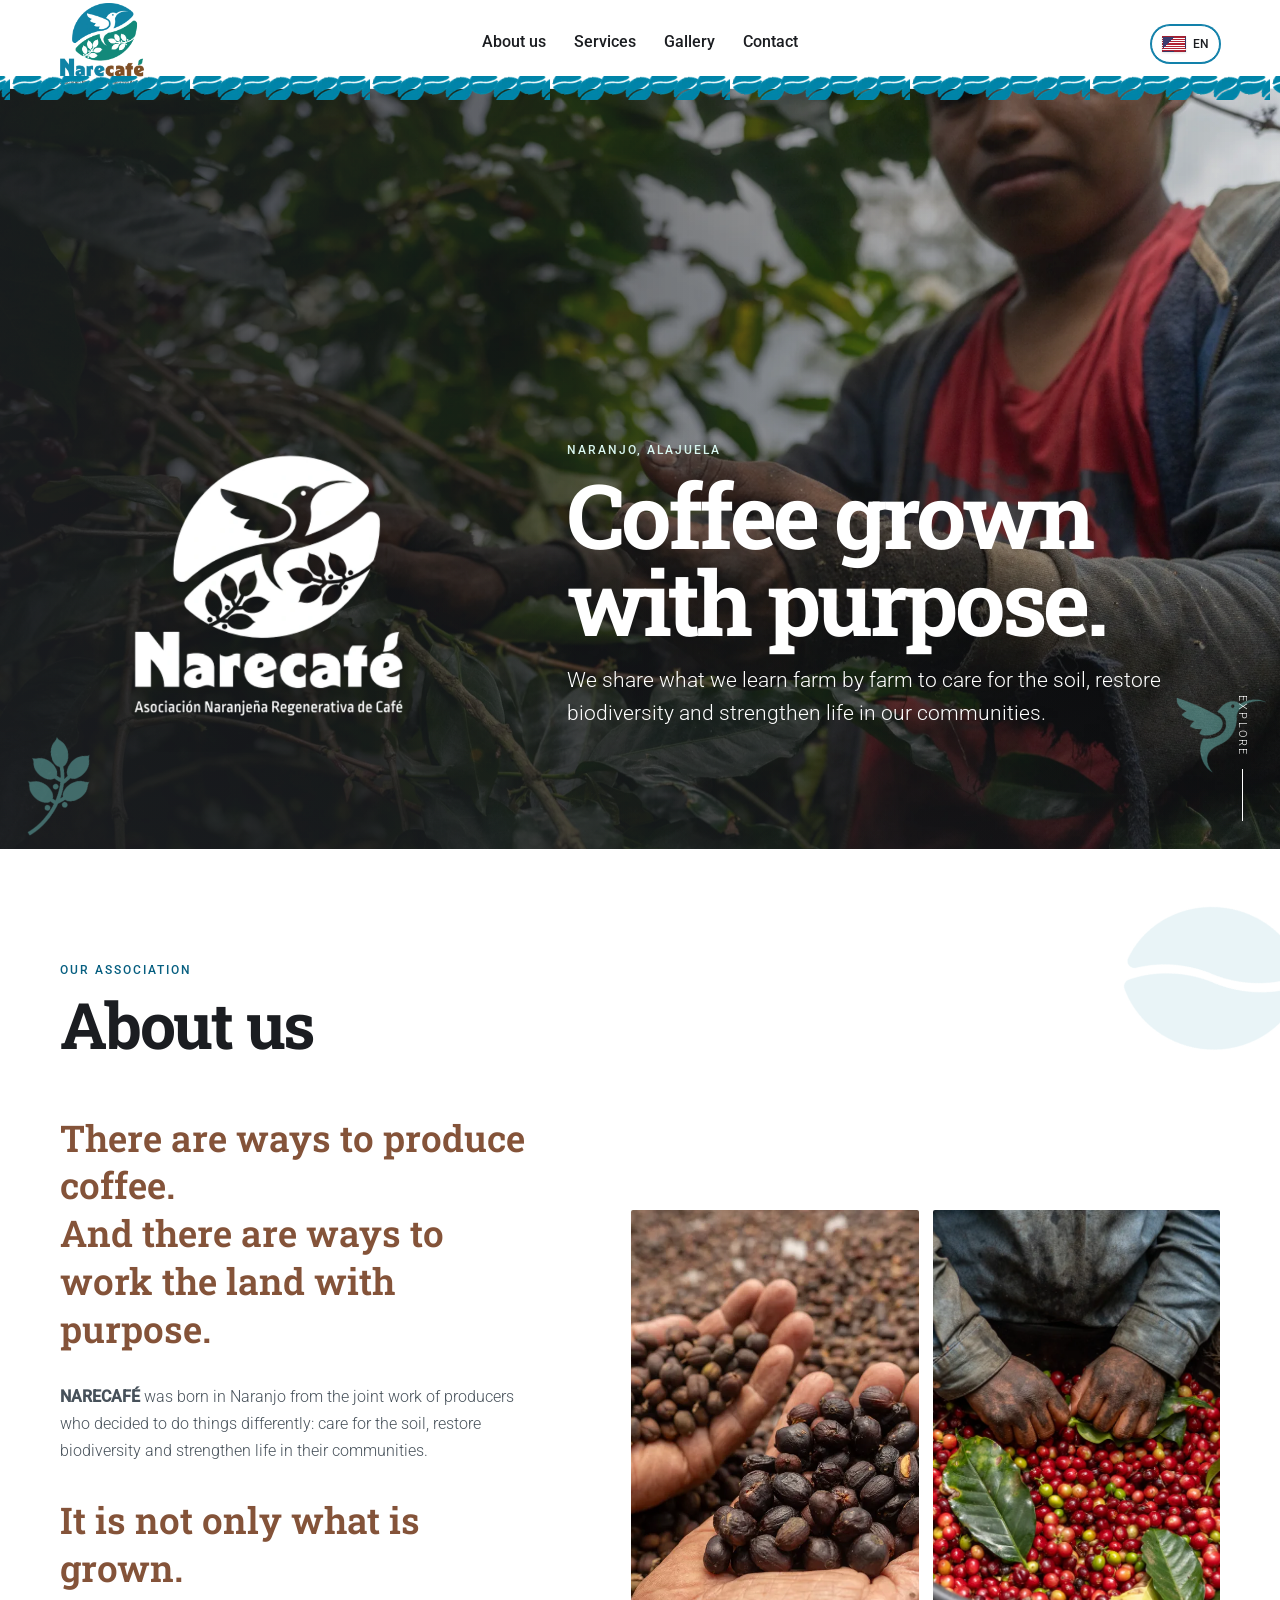
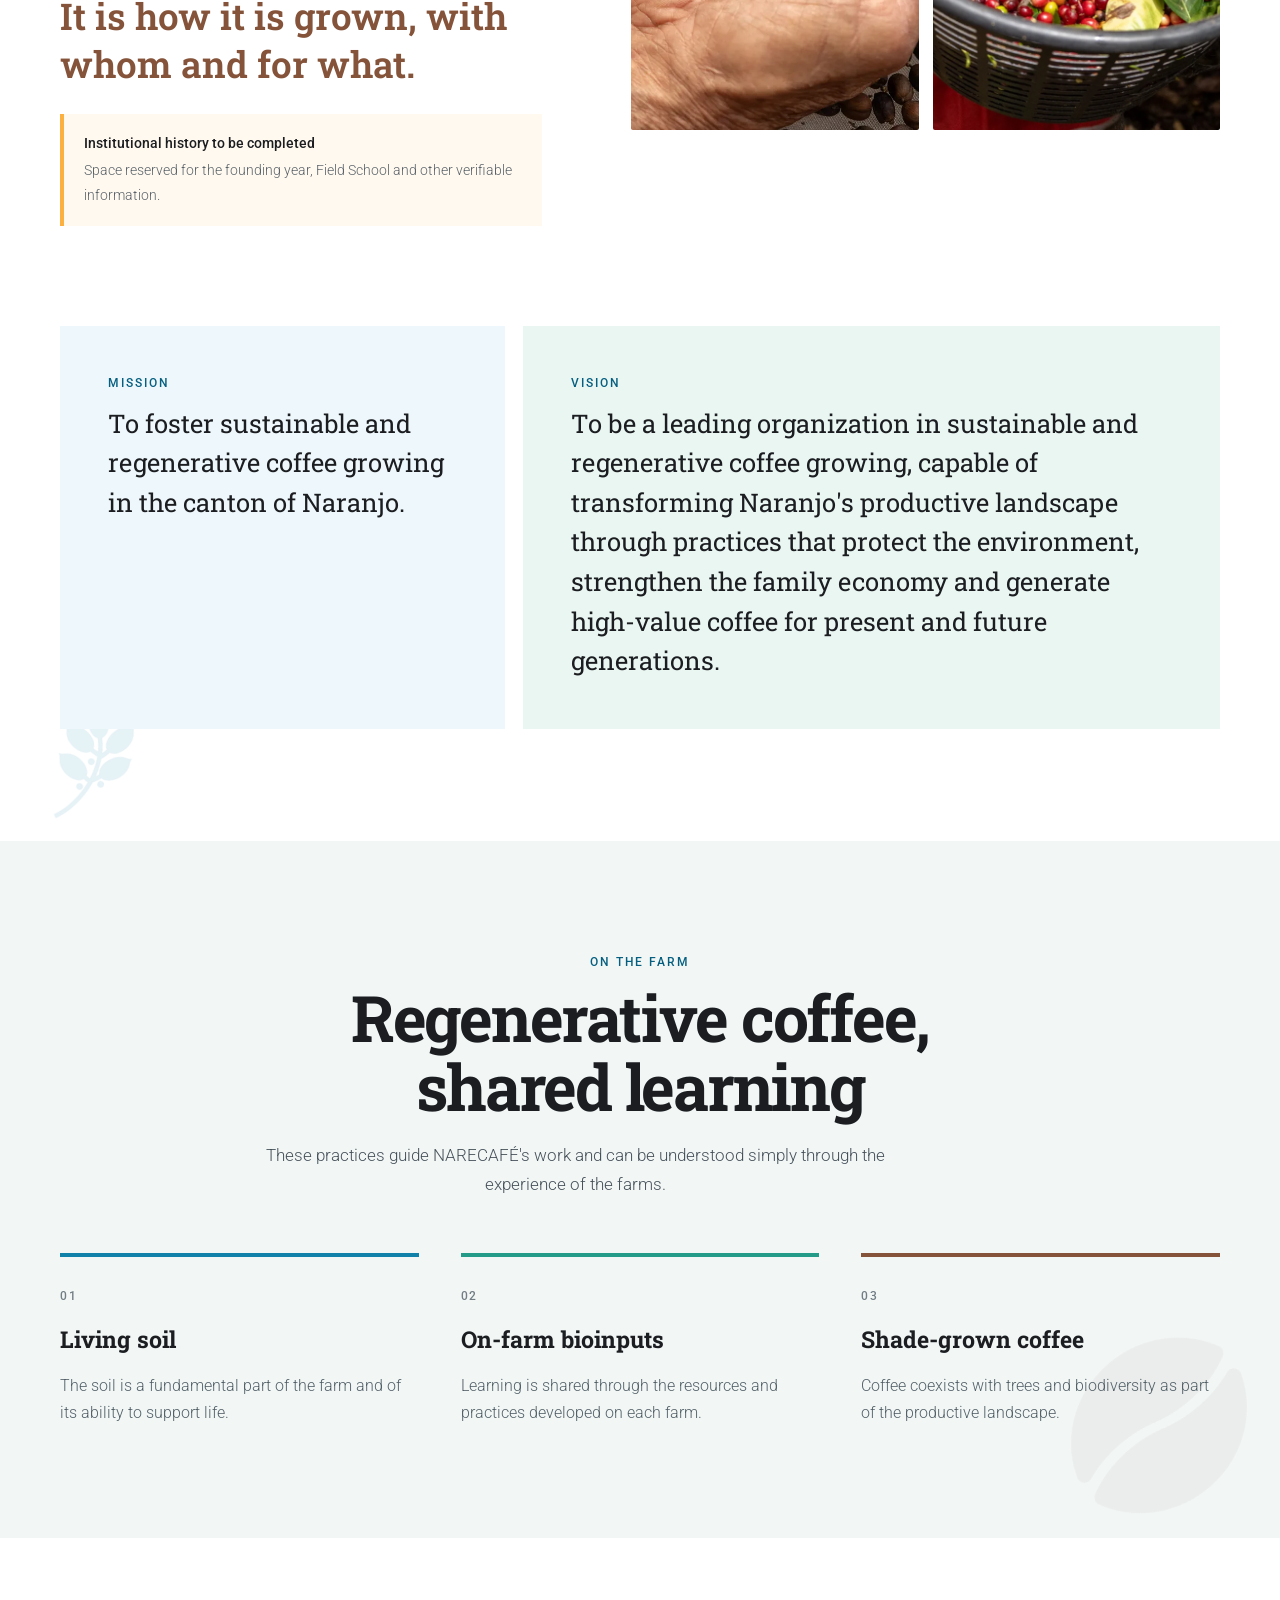
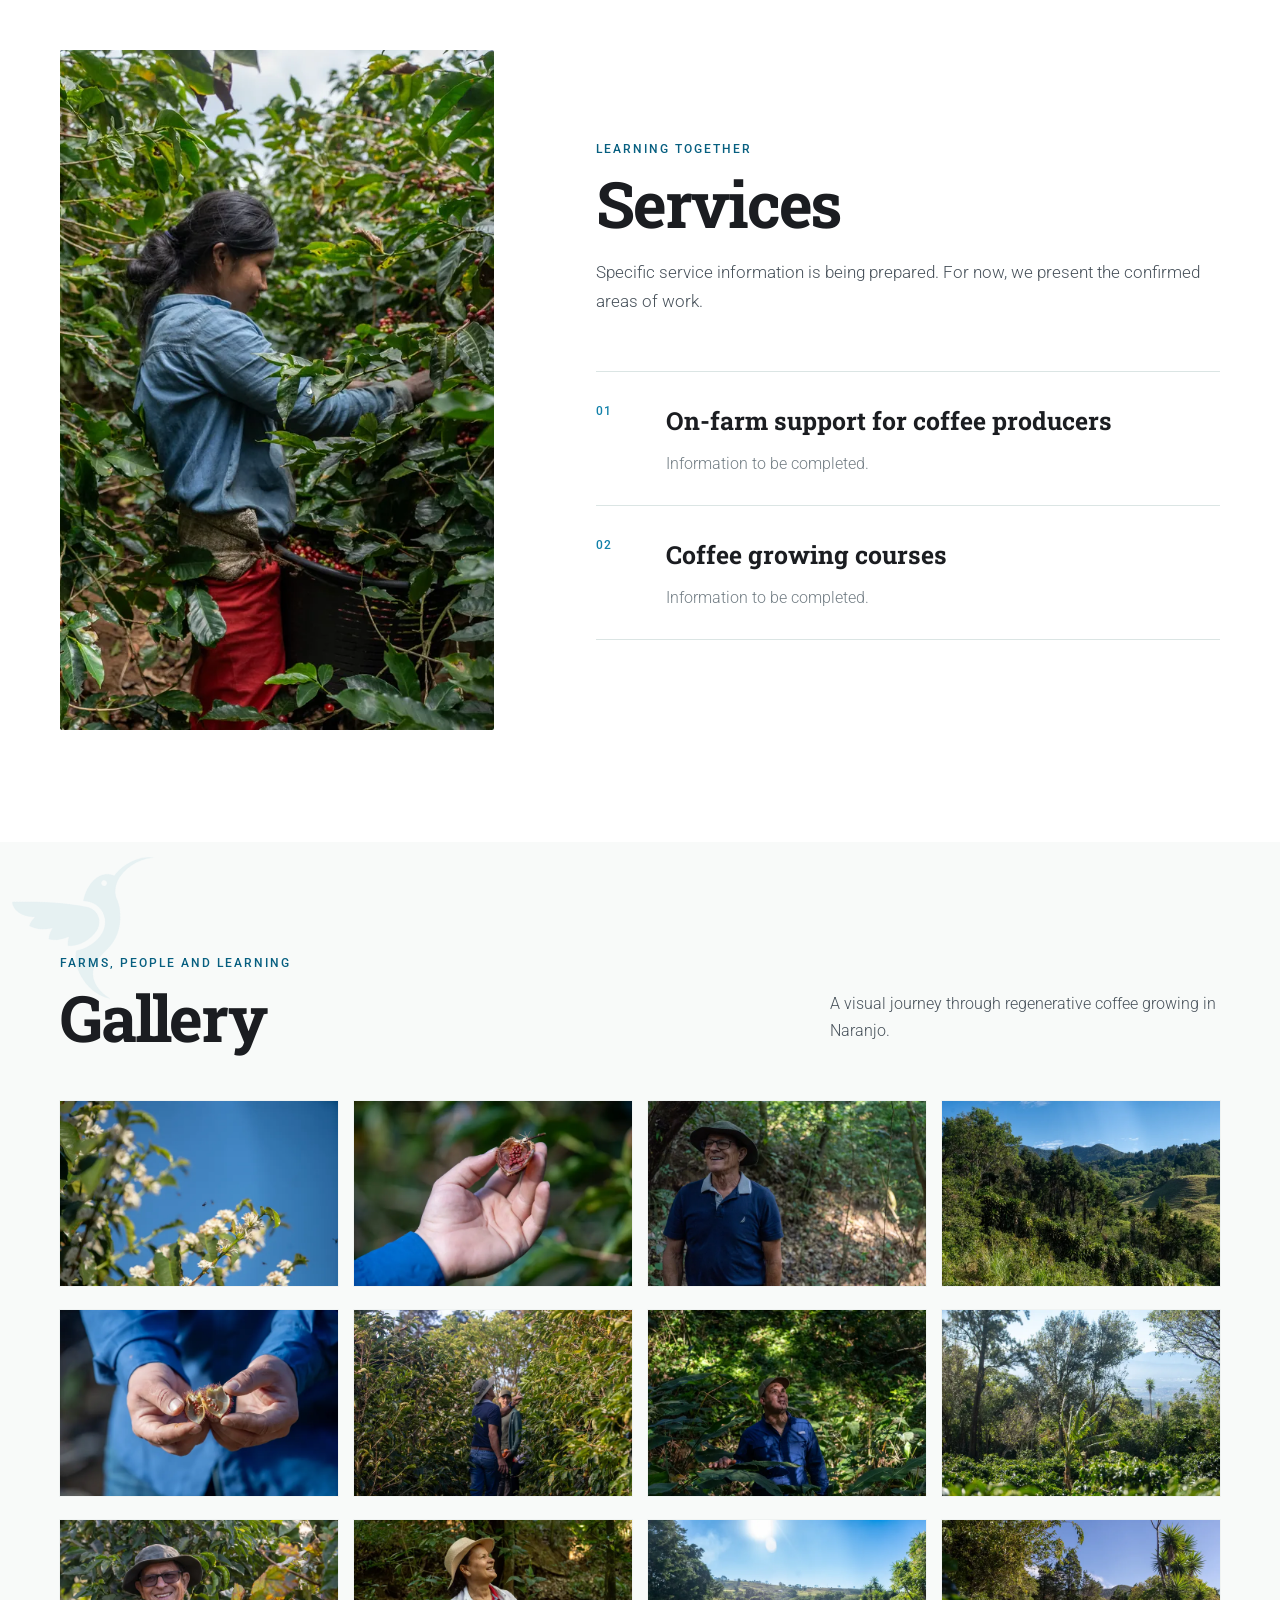
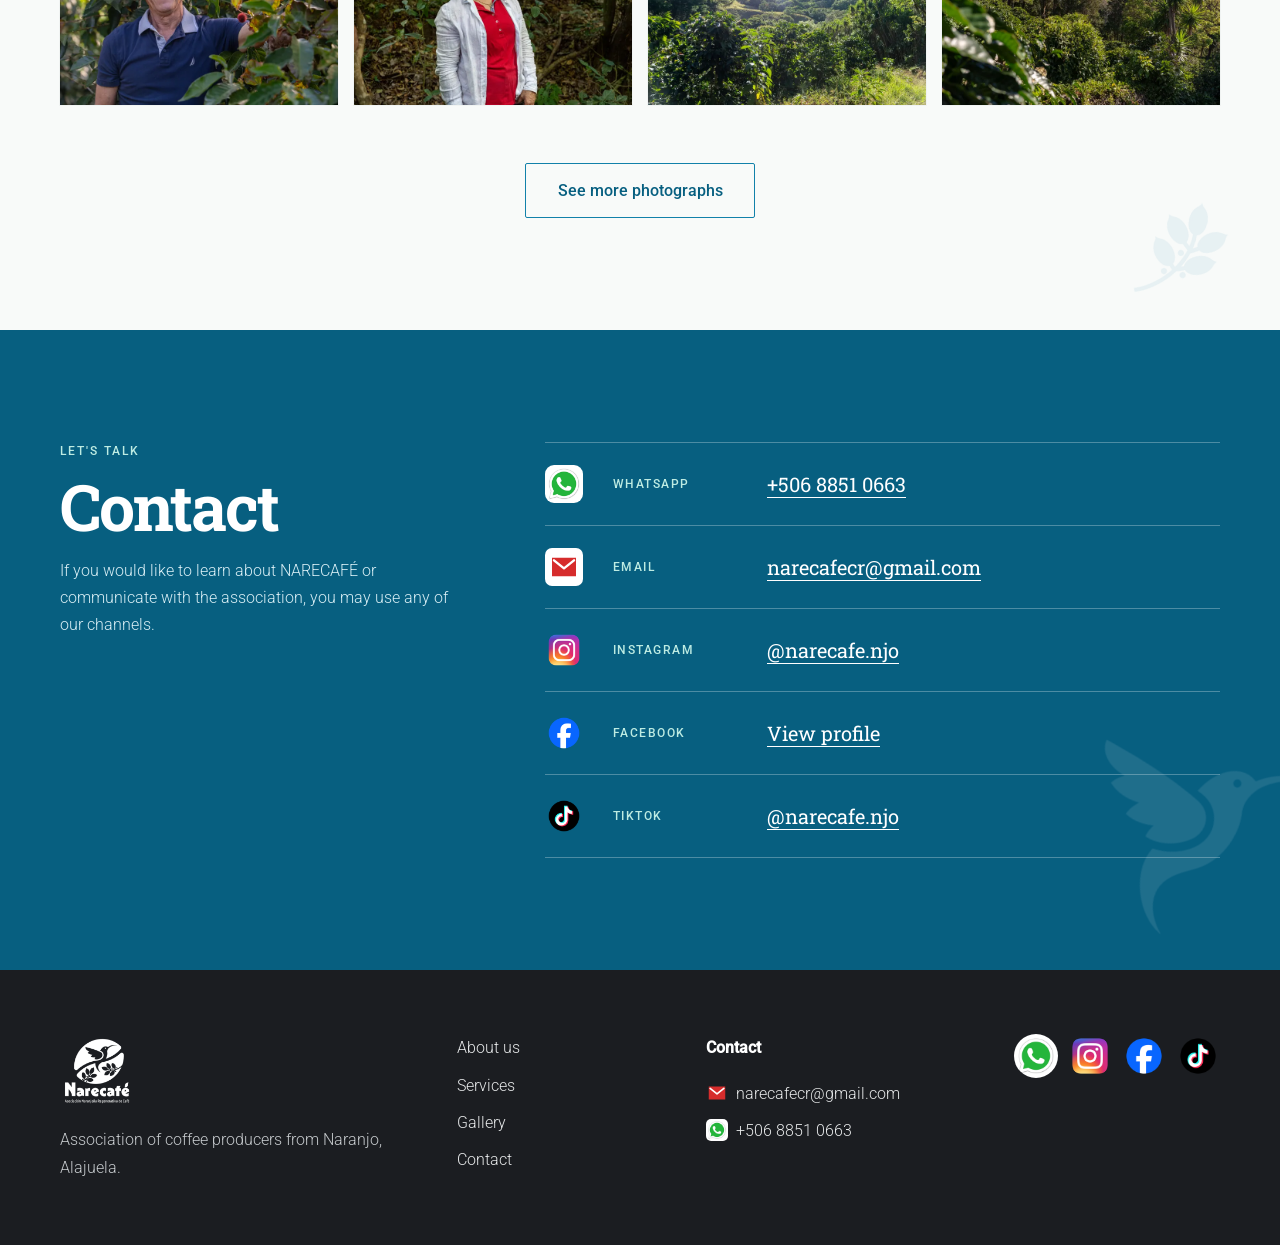
==== en/index.html @ bf1fe14a "Add official coffee motif chain to header Co-authored-by: Copilot <223556219+Copilot@users.noreply.g" ====
<!doctype html>
<html lang="en">
<head>
  <meta charset="utf-8">
  <meta name="viewport" content="width=device-width, initial-scale=1">
  <title>NARECAFÉ: Regenerative Coffee Growing</title>
  <meta name="description" content="NARECAFÉ brings together coffee producers from Naranjo to foster sustainable and regenerative coffee growing.">
  <meta name="theme-color" content="#1281aa">
  <meta name="color-scheme" content="light">
  <link rel="canonical" href="https://narecafe.org/en/">
  <link rel="alternate" hreflang="es" href="https://narecafe.org/">
  <link rel="alternate" hreflang="en" href="https://narecafe.org/en/">
  <link rel="alternate" hreflang="x-default" href="https://narecafe.org/">
  <meta property="og:type" content="website">
  <meta property="og:locale" content="en_US">
  <meta property="og:site_name" content="NARECAFÉ">
  <meta property="og:title" content="NARECAFÉ: Regenerative Coffee Growing">
  <meta property="og:description" content="An association of coffee producers from Naranjo, Alajuela.">
  <meta property="og:url" content="https://narecafe.org/en/">
  <meta property="og:image" content="https://narecafe.org/assets/images/logo-color.webp">
  <meta name="twitter:card" content="summary_large_image">
  <link rel="icon" type="image/webp" href="../assets/icons/favicon.webp">
  <link rel="icon" type="image/png" href="../assets/icons/favicon.png">
  <link rel="apple-touch-icon" href="../assets/icons/apple-touch-icon.png">
  <link rel="stylesheet" href="../index.css">
  <script>document.documentElement.classList.add('js');</script>
  <script src="../index.js" defer></script>
</head>
<body>
  <a class="skip-link" href="#contenido">Skip to content</a>

  <header class="site-header">
    <div class="container header-row">
      <a class="brand" href="#inicio" aria-label="NARECAFÉ, go to the beginning">
        <img src="../assets/images/logo-color.webp" alt="NARECAFÉ" width="560" height="560">
      </a>

      <nav class="desktop-nav" aria-label="Main navigation">
        <a href="#sobre-nosotros">About us</a>
        <a href="#servicios">Services</a>
        <a href="#galeria">Gallery</a>
        <a href="#contacto">Contact</a>
      </nav>

      <button class="language-switch" id="language-toggle" type="button" aria-label="Switch to Español">
        <span class="flag flag-us" aria-hidden="true"></span>
        <span class="language-name">EN</span>
      </button>

      <button class="menu-toggle" type="button" aria-expanded="false" aria-controls="mobile-menu" aria-label="Open menu">
        <span></span><span></span><span></span>
      </button>
    </div>
    <div class="header-motif" aria-hidden="true"></div>
  </header>

  <div class="menu-backdrop" data-menu-close hidden></div>
  <aside class="mobile-menu" id="mobile-menu" aria-label="Mobile menu" aria-hidden="true">
    <div class="mobile-menu-head">
      <img src="../assets/images/logo-color.webp" alt="NARECAFÉ" width="560" height="560">
      <button type="button" class="icon-button" data-menu-close aria-label="Close menu">×</button>
    </div>
    <nav aria-label="Mobile navigation">
      <a href="#inicio">Home</a>
      <a href="#sobre-nosotros">About us</a>
      <a href="#servicios">Services</a>
      <a href="#galeria">Gallery</a>
      <a href="#contacto">Contact</a>
    </nav>
    <div class="mobile-languages">
      <p>Language</p>
      <a href="../" data-language="es"><span class="flag flag-cr" aria-hidden="true"></span>Español</a>
      <a href="./" data-language="en" aria-current="page"><span class="flag flag-us" aria-hidden="true"></span>English</a>
    </div>
  </aside>

  <main id="contenido">
    <section class="hero" id="inicio" aria-labelledby="titulo-inicio">
      <img class="hero-photo" src="../assets/images/hero.webp" alt="People gathered around the coffee harvest in Naranjo" width="2000" height="1333" fetchpriority="high">
      <div class="hero-shade"></div>
      <img class="hero-motif hero-motif-left" src="../assets/graphics/ramita.webp" alt="" aria-hidden="true">
      <img class="hero-motif hero-motif-right" src="../assets/graphics/colibri.webp" alt="" aria-hidden="true">
      <div class="container hero-content">
        <img class="hero-logo reveal" src="../assets/images/logo-mark.webp" alt="" width="560" height="560">
        <div class="hero-copy reveal reveal-delay">
          <p class="eyebrow">Naranjo, Alajuela</p>
          <h1 id="titulo-inicio">Coffee grown with purpose.</h1>
          <p class="hero-lead">We share what we learn farm by farm to care for the soil, restore biodiversity and strengthen life in our communities.</p>
        </div>
      </div>
      <span class="scroll-cue" aria-hidden="true">Explore</span>
    </section>

    <section class="section intro-section" id="sobre-nosotros" aria-labelledby="titulo-nosotros">
      <div class="container">
        <div class="section-heading reveal">
          <p class="eyebrow">Our association</p>
          <h2 id="titulo-nosotros">About us</h2>
        </div>

        <div class="story-grid">
          <div class="story-copy reveal">
            <p class="statement">There are ways to produce coffee.<br>And there are ways to work the land with purpose.</p>
            <p><strong>NARECAFÉ</strong> was born in Naranjo from the joint work of producers who decided to do things differently: care for the soil, restore biodiversity and strengthen life in their communities.</p>
            <p class="statement statement-small">It is not only what is grown.<br>It is how it is grown, with whom and for what.</p>
            <div class="prototype-note">
              <strong>Institutional history to be completed</strong>
              <span>Space reserved for the founding year, Field School and other verifiable information.</span>
            </div>
          </div>

          <div class="story-images reveal">
            <figure class="section-photo">
              <img src="../assets/images/sobre-nosotros.webp" alt="Coffee farms among Naranjo's green landscape" width="1200" height="800" loading="lazy">
            </figure>
            <figure class="section-photo story-photo-secondary">
              <img src="../assets/images/sobre-nosotros-604.webp" alt="Coffee-growing landscape and community in Naranjo" width="1600" height="1067" loading="lazy">
            </figure>
          </div>
        </div>

        <div class="purpose-grid">
          <article class="purpose-card reveal">
            <p class="eyebrow">Mission</p>
            <h3>To foster sustainable and regenerative coffee growing in the canton of Naranjo.</h3>
          </article>
          <article class="purpose-card purpose-card-green reveal reveal-delay">
            <p class="eyebrow">Vision</p>
            <h3>To be a leading organization in sustainable and regenerative coffee growing, capable of transforming Naranjo's productive landscape through practices that protect the environment, strengthen the family economy and generate high-value coffee for present and future generations.</h3>
          </article>
        </div>
      </div>
    </section>

    <section class="practices section" aria-labelledby="titulo-practicas">
      <div class="container">
        <div class="section-heading centered reveal">
          <p class="eyebrow">On the farm</p>
          <h2 id="titulo-practicas">Regenerative coffee, shared learning</h2>
          <p>These practices guide NARECAFÉ's work and can be understood simply through the experience of the farms.</p>
        </div>
        <div class="practice-grid">
          <article class="practice reveal">
            <span class="practice-number">01</span>
            <h3>Living soil</h3>
            <p>The soil is a fundamental part of the farm and of its ability to support life.</p>
          </article>
          <article class="practice reveal reveal-delay">
            <span class="practice-number">02</span>
            <h3>On-farm bioinputs</h3>
            <p>Learning is shared through the resources and practices developed on each farm.</p>
          </article>
          <article class="practice reveal reveal-delay-2">
            <span class="practice-number">03</span>
            <h3>Shade-grown coffee</h3>
            <p>Coffee coexists with trees and biodiversity as part of the productive landscape.</p>
          </article>
        </div>
      </div>
    </section>

    <section class="section services-section" id="servicios" aria-labelledby="titulo-servicios">
      <div class="container services-grid">
        <figure class="section-photo services-photo reveal">
          <img src="../assets/images/servicios.webp" alt="Producers working and learning on a coffee farm" width="1200" height="1600" loading="lazy">
        </figure>

        <div class="services-content">
          <div class="section-heading reveal">
            <p class="eyebrow">Learning together</p>
            <h2 id="titulo-servicios">Services</h2>
            <p>Specific service information is being prepared. For now, we present the confirmed areas of work.</p>
          </div>
          <div class="service-list">
            <article class="service reveal">
              <span>01</span>
              <div>
                <h3>On-farm support for coffee producers</h3>
                <p>Information to be completed.</p>
              </div>
            </article>
            <article class="service reveal reveal-delay">
              <span>02</span>
              <div>
                <h3>Coffee growing courses</h3>
                <p>Information to be completed.</p>
              </div>
            </article>
          </div>
        </div>
      </div>
    </section>

    <section class="section gallery-section" id="galeria" aria-labelledby="titulo-galeria">
      <div class="container">
        <div class="gallery-heading reveal">
          <div>
            <p class="eyebrow">Farms, people and learning</p>
            <h2 id="titulo-galeria">Gallery</h2>
          </div>
          <p>A visual journey through regenerative coffee growing in Naranjo.</p>
        </div>
        <ul class="gallery-grid" id="gallery-grid" aria-live="polite"></ul>
        <div class="gallery-actions">
          <button class="secondary-button" id="gallery-more" type="button" aria-expanded="false">See more photographs</button>
        </div>
      </div>
    </section>

    <section class="section contact-section" id="contacto" aria-labelledby="titulo-contacto">
      <div class="container contact-grid">
        <div class="contact-intro reveal">
          <p class="eyebrow">Let's talk</p>
          <h2 id="titulo-contacto">Contact</h2>
          <p>If you would like to learn about NARECAFÉ or communicate with the association, you may use any of our channels.</p>
        </div>

        <ul class="contact-list reveal">
          <li><img class="contact-icon" src="../assets/icons/whatsapp_logo.png" alt="" width="128" height="128"><span>WhatsApp</span><a href="https://wa.me/50688510663" target="_blank" rel="noreferrer">+506 8851 0663</a></li>
          <li><svg class="contact-icon mail-icon" viewBox="0 0 24 24" aria-hidden="true"><path d="M3 5h18v14H3z" fill="#d62c2c"/><path d="m4.5 7 7.5 6 7.5-6" fill="none" stroke="#fff" stroke-width="1.8" stroke-linecap="round" stroke-linejoin="round"/></svg><span>Email</span><a href="mailto:narecafecr@gmail.com">narecafecr@gmail.com</a></li>
          <li><img class="contact-icon" src="../assets/icons/instagram_logo.png" alt="" width="128" height="128"><span>Instagram</span><a href="https://instagram.com/narecafe.njo" target="_blank" rel="noreferrer">@narecafe.njo</a></li>
          <li><img class="contact-icon" src="../assets/icons/facebook_logo.png" alt="" width="128" height="128"><span>Facebook</span><a href="https://www.facebook.com/profile.php?id=61596400772446" target="_blank" rel="noreferrer">View profile</a></li>
          <li><img class="contact-icon" src="../assets/icons/tiktok_logo.png" alt="" width="128" height="128"><span>TikTok</span><a href="https://www.tiktok.com/@narecafe.njo" target="_blank" rel="noreferrer">@narecafe.njo</a></li>
        </ul>
      </div>
    </section>
  </main>

  <footer class="site-footer">
    <div class="container footer-grid">
      <div class="footer-brand">
        <img src="../assets/images/logo-mark.webp" alt="NARECAFÉ" width="560" height="560" loading="lazy">
        <p>Association of coffee producers from Naranjo, Alajuela.</p>
      </div>
      <nav aria-label="Footer navigation">
        <a href="#sobre-nosotros">About us</a>
        <a href="#servicios">Services</a>
        <a href="#galeria">Gallery</a>
        <a href="#contacto">Contact</a>
      </nav>
      <div class="footer-contact">
        <p><strong>Contact</strong></p>
        <a href="mailto:narecafecr@gmail.com"><svg class="footer-mail-icon" viewBox="0 0 24 24" aria-hidden="true"><path d="M3 5h18v14H3z" fill="#d62c2c"/><path d="m4.5 7 7.5 6 7.5-6" fill="none" stroke="#fff" stroke-width="1.8" stroke-linecap="round" stroke-linejoin="round"/></svg>narecafecr@gmail.com</a>
        <a href="https://wa.me/50688510663" target="_blank" rel="noreferrer"><img class="footer-contact-icon" src="../assets/icons/whatsapp_logo.png" alt="">+506 8851 0663</a>
      </div>
      <div class="social-links">
        <a href="https://wa.me/50688510663" target="_blank" rel="noreferrer" aria-label="WhatsApp"><img src="../assets/icons/whatsapp_logo.png" alt=""></a>
        <a href="https://instagram.com/narecafe.njo" target="_blank" rel="noreferrer" aria-label="Instagram"><img src="../assets/icons/instagram_logo.png" alt=""></a>
        <a href="https://www.facebook.com/profile.php?id=61596400772446" target="_blank" rel="noreferrer" aria-label="Facebook"><img src="../assets/icons/facebook_logo.png" alt=""></a>
        <a href="https://www.tiktok.com/@narecafe.njo" target="_blank" rel="noreferrer" aria-label="TikTok"><img src="../assets/icons/tiktok_logo.png" alt=""></a>
      </div>
    </div>
  </footer>

  <dialog class="image-dialog" id="image-dialog" aria-label="Image detail">
    <div class="dialog-shell">
      <div class="dialog-toolbar">
        <p id="image-counter" aria-live="polite"></p>
        <button class="dialog-close" type="button" data-dialog-close>Back to gallery <span aria-hidden="true">×</span></button>
      </div>
      <div class="dialog-stage">
        <button class="dialog-arrow" type="button" data-previous aria-label="Previous image">‹</button>
        <img id="dialog-image" src="../assets/images/foto-01.webp" alt="">
        <button class="dialog-arrow" type="button" data-next aria-label="Next image">›</button>
      </div>
      <div class="dialog-thumbnails" id="dialog-thumbnails"></div>
    </div>
  </dialog>
</body>
</html>
---- index.css ----
@font-face {
  font-family: "Roboto";
  src: url("assets/fonts/Roboto-Light.ttf") format("truetype");
  font-style: normal;
  font-weight: 300;
  font-display: swap;
}

@font-face {
  font-family: "Roboto";
  src: url("assets/fonts/Roboto-Regular.ttf") format("truetype");
  font-style: normal;
  font-weight: 400;
  font-display: swap;
}

@font-face {
  font-family: "Roboto";
  src: url("assets/fonts/Roboto-Medium.ttf") format("truetype");
  font-style: normal;
  font-weight: 500;
  font-display: swap;
}

@font-face {
  font-family: "Roboto Slab";
  src: url("assets/fonts/RobotoSlab-Regular.ttf") format("truetype");
  font-style: normal;
  font-weight: 400;
  font-display: swap;
}

@font-face {
  font-family: "Roboto Slab";
  src: url("assets/fonts/RobotoSlab-SemiBold.ttf") format("truetype");
  font-style: normal;
  font-weight: 600;
  font-display: swap;
}

@font-face {
  font-family: "Roboto Slab";
  src: url("assets/fonts/RobotoSlab-Bold.ttf") format("truetype");
  font-style: normal;
  font-weight: 700;
  font-display: swap;
}

:root {
  --blue: #1281aa;
  --blue-dark: #075f80;
  --green: #249a89;
  --yellow: #fbb040;
  --brown: #845339;
  --ink: #1b1d21;
  --muted: #727d84;
  --paper: #fff;
  --soft: #f2f7f6;
  --line: #dbe5e4;
  --container: min(1160px, calc(100% - 40px));
  --serif: "Roboto Slab", Georgia, serif;
  --sans: "Roboto", Arial, sans-serif;
  --shadow: 0 18px 50px rgb(27 29 33 / 0.12);
}

*,
*::before,
*::after {
  box-sizing: border-box;
}

html {
  scroll-behavior: smooth;
  scroll-padding-top: 24px;
}

body {
  margin: 0;
  color: var(--ink);
  background: var(--paper);
  font-family: var(--sans);
  font-size: 1rem;
  font-weight: 300;
  line-height: 1.7;
  -webkit-font-smoothing: antialiased;
}

body.menu-open,
body.dialog-open {
  overflow: hidden;
}

img {
  display: block;
  max-width: 100%;
}

button,
a {
  -webkit-tap-highlight-color: transparent;
}

a {
  color: inherit;
  text-decoration-thickness: 1px;
  text-underline-offset: 0.25em;
}

button {
  color: inherit;
  font: inherit;
}

button,
[role="button"],
a {
  touch-action: manipulation;
}

:focus-visible {
  outline: 3px solid var(--yellow);
  outline-offset: 4px;
}

[hidden] {
  display: none !important;
}

.container {
  width: var(--container);
  margin-inline: auto;
}

.skip-link {
  position: fixed;
  top: 12px;
  left: 12px;
  z-index: 100;
  padding: 10px 16px;
  color: #fff;
  background: var(--ink);
  transform: translateY(-180%);
  transition: transform 160ms ease;
}

.skip-link:focus {
  transform: translateY(0);
}

.site-header {
  position: relative;
  z-index: 20;
  border-bottom: 1px solid rgb(27 29 33 / 0.08);
  background: rgb(255 255 255 / 0.96);
}

.header-motif {
  position: absolute;
  z-index: 1;
  right: 0;
  bottom: -12px;
  left: 0;
  height: 24px;
  background-image: url("assets/graphics/grano-chain.webp");
  background-repeat: repeat-x;
  background-position: center bottom;
  background-size: 180px 36px;
  filter: saturate(1.08);
  pointer-events: none;
}

.header-row {
  display: grid;
  grid-template-columns: 96px minmax(0, 1fr) 96px;
  min-height: 88px;
  align-items: center;
}

.brand {
  display: inline-flex;
  flex: 0 0 auto;
  align-items: center;
}

.brand img {
  width: 84px;
  height: 84px;
  object-fit: contain;
}

.desktop-nav {
  display: flex;
  justify-self: center;
  align-items: center;
  gap: 28px;
}

.desktop-nav a {
  font-weight: 500;
  text-decoration: none;
}

.desktop-nav a::after {
  display: block;
  width: 0;
  height: 2px;
  margin-top: 2px;
  background: var(--green);
  content: "";
  transition: width 180ms ease;
}

.language-switch {
  position: relative;
  justify-self: end;
  display: inline-flex;
  min-height: 38px;
  padding: 6px 10px;
  border: 1px solid var(--line);
  border-color: var(--blue);
  border-radius: 999px;
  align-items: center;
  gap: 7px;
  background: #fff;
  font-size: 0.78rem;
  font-weight: 500;
  cursor: pointer;
  box-shadow: 0 0 0 1px var(--blue);
}

.flag {
  display: inline-block;
  width: 24px;
  height: 16px;
  flex: 0 0 auto;
  border: 1px solid rgb(27 29 33 / 0.12);
  box-shadow: 0 1px 2px rgb(27 29 33 / 0.12);
}

.flag-cr {
  background:
    linear-gradient(to bottom,
      #002b7f 0 16.66%,
      #fff 16.66% 33.32%,
      #ce1126 33.32% 66.65%,
      #fff 66.65% 83.32%,
      #002b7f 83.32% 100%);
}

.flag-us {
  background:
    linear-gradient(135deg, #3c3b6e 0 32%, transparent 32%),
    repeating-linear-gradient(to bottom,
      #b22234 0 7.69%,
      #fff 7.69% 15.38%);
}

.menu-toggle {
  display: none;
  width: 46px;
  height: 42px;
  padding: 10px;
  border: 0;
  background: transparent;
  cursor: pointer;
}

.menu-toggle span {
  display: block;
  height: 2px;
  margin: 5px 0;
  background: var(--ink);
}

.menu-backdrop {
  position: fixed;
  z-index: 39;
  inset: 0;
  background: rgb(27 29 33 / 0.5);
}

.mobile-menu {
  position: fixed;
  z-index: 40;
  top: 0;
  right: 0;
  width: min(88vw, 390px);
  height: 100dvh;
  padding: 24px;
  background: #fff;
  box-shadow: -20px 0 50px rgb(27 29 33 / 0.2);
  overflow-y: auto;
  visibility: hidden;
  transform: translateX(105%);
  transition: transform 220ms ease, visibility 220ms;
}

.mobile-menu.open {
  visibility: visible;
  transform: translateX(0);
}

.mobile-menu-head {
  display: flex;
  align-items: center;
  justify-content: space-between;
}

.mobile-menu-head img {
  width: 56px;
  height: 56px;
}

.icon-button {
  width: 44px;
  height: 44px;
  border: 1px solid var(--line);
  border-radius: 50%;
  background: #fff;
  font-size: 1.8rem;
  line-height: 1;
  cursor: pointer;
}

.mobile-menu nav {
  display: grid;
  margin: 44px 0 36px;
}

.mobile-menu nav a {
  padding: 15px 0;
  border-bottom: 1px solid var(--line);
  font-family: var(--serif);
  font-size: 1.25rem;
  font-weight: 600;
  text-decoration: none;
}

.mobile-languages {
  display: grid;
  gap: 12px;
}

.mobile-languages p {
  margin: 0;
  color: var(--muted);
  font-size: 0.8rem;
  font-weight: 500;
  letter-spacing: 0.13em;
  text-transform: uppercase;
}

.mobile-languages a {
  display: flex;
  align-items: center;
  gap: 10px;
  text-decoration: none;
}

.hero {
  position: relative;
  display: grid;
  min-height: min(760px, calc(100svh - 88px));
  align-items: end;
  isolation: isolate;
  overflow: hidden;
  background: var(--ink);
}

.hero-photo,
.hero-shade {
  position: absolute;
  z-index: -2;
  inset: 0;
  width: 100%;
  height: 100%;
}

.hero-photo {
  object-fit: cover;
  object-position: 52% 46%;
  transform: scale(1.02);
  animation: hero-settle 900ms ease-out forwards;
}

.hero-shade {
  z-index: -1;
  background:
    linear-gradient(90deg, rgb(27 29 33 / 0.88) 0%, rgb(27 29 33 / 0.56) 47%, rgb(27 29 33 / 0.12) 100%),
    linear-gradient(0deg, rgb(27 29 33 / 0.52), transparent 42%);
}

.hero-motif {
  position: absolute;
  z-index: 1;
  width: clamp(54px, 6vw, 92px);
  height: auto;
  opacity: 0.42;
  pointer-events: none;
  filter: brightness(0) saturate(100%) invert(86%) sepia(18%) saturate(842%)
    hue-rotate(121deg) brightness(92%) contrast(88%);
}

.hero-motif-left {
  bottom: 20px;
  left: 18px;
  transform: rotate(-12deg);
}

.hero-motif-right {
  right: 18px;
  bottom: 76px;
  width: clamp(62px, 7vw, 104px);
  transform: rotate(8deg);
}

.hero-content {
  display: grid;
  grid-template-columns: minmax(260px, 0.78fr) minmax(0, 1.22fr);
  padding-block: 110px;
  align-items: center;
  gap: clamp(42px, 7vw, 90px);
  color: #fff;
}

.hero-logo {
  width: clamp(260px, 24vw, 360px);
  height: clamp(260px, 24vw, 360px);
  object-fit: contain;
  justify-self: center;
  aspect-ratio: 1;
  filter: drop-shadow(0 7px 18px rgb(0 0 0 / 0.18));
}

.hero-copy {
  max-width: 720px;
  justify-self: end;
}

.hero h1 {
  max-width: 780px;
  margin: 10px 0 18px;
  font-family: var(--serif);
  font-size: clamp(3rem, 7vw, 6.4rem);
  line-height: 0.98;
  letter-spacing: -0.045em;
}

.hero-lead {
  max-width: 680px;
  margin: 0;
  font-size: clamp(1.05rem, 2vw, 1.32rem);
  line-height: 1.55;
}

.eyebrow {
  margin: 0 0 12px;
  color: var(--blue-dark);
  font-size: 0.78rem;
  font-weight: 500;
  letter-spacing: 0.16em;
  line-height: 1.4;
  text-transform: uppercase;
}

.hero .eyebrow {
  color: #d8f5ef;
}

.scroll-cue {
  position: absolute;
  right: 28px;
  bottom: 28px;
  color: #fff;
  font-size: 0.7rem;
  letter-spacing: 0.2em;
  text-transform: uppercase;
  writing-mode: vertical-rl;
}

.scroll-cue::after {
  display: inline-block;
  width: 1px;
  height: 52px;
  margin-top: 12px;
  background: #fff;
  content: "";
}

.section {
  padding-block: 112px;
}

.intro-section,
.practices,
.gallery-section,
.contact-section {
  position: relative;
  isolation: isolate;
  overflow: hidden;
}

.intro-section::before,
.intro-section::after,
.practices::before,
.gallery-section::before,
.gallery-section::after,
.contact-section::before {
  position: absolute;
  z-index: -1;
  background-repeat: no-repeat;
  background-position: center;
  background-size: contain;
  content: "";
  pointer-events: none;
}

.intro-section::before {
  top: 44px;
  right: -18px;
  width: 170px;
  height: 170px;
  opacity: 0.09;
  background-image: url("assets/graphics/grano_cafe.webp");
  transform: rotate(28deg);
}

.intro-section::after {
  bottom: 28px;
  left: -28px;
  width: 240px;
  height: 110px;
  opacity: 0.11;
  background-image: url("assets/graphics/ramita.webp");
  transform: rotate(-8deg);
}

.practices::before {
  right: 2%;
  bottom: 18px;
  width: 190px;
  height: 190px;
  opacity: 0.07;
  background-image: url("assets/graphics/grano_cafe.webp");
  filter: sepia(1) hue-rotate(330deg) saturate(0.8);
  transform: rotate(-18deg);
}

.gallery-section::before {
  top: 18px;
  left: 20px;
  width: 150px;
  height: 150px;
  opacity: 0.08;
  background-image: url("assets/graphics/colibri.webp");
  transform: rotate(-12deg);
}

.gallery-section::after {
  right: -8px;
  bottom: 30px;
  width: 210px;
  height: 100px;
  opacity: 0.08;
  background-image: url("assets/graphics/ramita.webp");
  transform: rotate(10deg);
}

.contact-section::before {
  right: -18px;
  bottom: 18px;
  width: 220px;
  height: 220px;
  opacity: 0.1;
  background-image: url("assets/graphics/colibri.webp");
  filter: brightness(0) saturate(100%) invert(94%);
  transform: rotate(18deg);
}

.section-heading {
  max-width: 780px;
  margin-bottom: 54px;
}

.section-heading.centered {
  margin-inline: auto;
  text-align: center;
}

.section-heading h2,
.gallery-heading h2,
.contact-intro h2 {
  margin: 0;
  font-family: var(--serif);
  font-size: clamp(2.35rem, 5vw, 4.8rem);
  line-height: 1.08;
  letter-spacing: -0.035em;
}

.section-heading > p:last-child {
  max-width: 650px;
  margin: 20px 0 0;
  color: #47515a;
  font-size: 1.07rem;
}

.story-grid {
  display: grid;
  grid-template-columns: minmax(0, 0.9fr) minmax(0, 1.1fr);
  align-items: center;
  gap: clamp(44px, 7vw, 90px);
}

.story-images {
  display: grid;
  grid-template-columns: 1fr 1fr;
  gap: 14px;
  align-items: stretch;
}

.story-images .section-photo {
  height: 520px;
}

.story-images .section-photo img {
  min-height: 0;
  height: 100%;
  object-fit: cover;
}

.story-images .section-photo:first-child img {
  object-position: center;
}

.story-images .story-photo-secondary img {
  object-position: center 58%;
}

.story-copy > p {
  max-width: 600px;
  color: #47515a;
}

.statement {
  margin: 0 0 30px;
  color: var(--brown) !important;
  font-family: var(--serif);
  font-size: clamp(1.55rem, 3vw, 2.3rem);
  font-weight: 600;
  line-height: 1.3;
}

.statement-small {
  margin: 32px 0 26px;
}

.prototype-note {
  display: grid;
  gap: 3px;
  padding: 18px 20px;
  border-left: 4px solid var(--yellow);
  background: #fff9ef;
  font-size: 0.9rem;
}

.prototype-note strong {
  font-weight: 500;
}

.prototype-note span {
  color: #596269;
}

.section-photo {
  margin: 0;
  overflow: hidden;
  border-radius: 2px;
  background: #e4ecea;
}

.section-photo img {
  width: 100%;
  height: 100%;
  min-height: 480px;
  object-fit: cover;
  transition: transform 500ms ease;
}

.purpose-grid {
  display: grid;
  grid-template-columns: 0.78fr 1.22fr;
  margin-top: 100px;
  gap: 18px;
}

.purpose-card {
  padding: clamp(28px, 4vw, 48px);
  background: #eef8fc;
}

.purpose-card-green {
  background: #eaf6f2;
}

.purpose-card h3 {
  margin: 0;
  color: var(--ink);
  font-family: var(--serif);
  font-size: clamp(1.18rem, 2vw, 1.6rem);
  font-weight: 400;
  line-height: 1.55;
}

.practices {
  background: var(--soft);
}

.practice-grid {
  display: grid;
  grid-template-columns: repeat(3, 1fr);
  gap: 42px;
}

.practice {
  padding-top: 24px;
  border-top: 4px solid var(--blue);
}

.practice:nth-child(2) {
  border-color: var(--green);
}

.practice:nth-child(3) {
  border-color: var(--brown);
}

.practice-number {
  color: var(--muted);
  font-size: 0.76rem;
  font-weight: 500;
  letter-spacing: 0.14em;
}

.practice h3 {
  margin: 12px 0;
  font-family: var(--serif);
  font-size: 1.45rem;
}

.practice p {
  margin: 0;
  color: #536068;
}

.services-grid {
  display: grid;
  grid-template-columns: minmax(300px, 0.82fr) minmax(0, 1.18fr);
  align-items: center;
  gap: clamp(54px, 8vw, 110px);
}

.services-photo img {
  min-height: 680px;
}

.service-list {
  display: grid;
}

.service {
  display: grid;
  grid-template-columns: 52px 1fr;
  padding: 28px 0;
  border-top: 1px solid var(--line);
  gap: 18px;
}

.service:last-child {
  border-bottom: 1px solid var(--line);
}

.service > span {
  color: var(--blue);
  font-size: 0.78rem;
  font-weight: 500;
  letter-spacing: 0.12em;
}

.service h3 {
  margin: 0 0 8px;
  font-family: var(--serif);
  font-size: clamp(1.2rem, 2vw, 1.55rem);
}

.service p {
  margin: 0;
  color: var(--muted);
}

.gallery-section {
  background: #f8faf9;
}

.gallery-heading {
  display: flex;
  margin-bottom: 48px;
  align-items: end;
  justify-content: space-between;
  gap: 38px;
}

.gallery-heading > p {
  max-width: 390px;
  margin: 0 0 8px;
  color: #47515a;
}

.gallery-grid {
  margin: 0;
  padding: 0;
  columns: 4 250px;
  column-gap: 16px;
  list-style: none;
}

.gallery-item {
  display: inline-block;
  width: 100%;
  margin: 0 0 16px;
  break-inside: avoid;
}

.gallery-button {
  display: block;
  width: 100%;
  padding: 0;
  border: 0;
  background: #e6ecea;
  cursor: zoom-in;
  overflow: hidden;
  box-shadow: 0 0 0 1px rgb(27 29 33 / 0.03);
  transition: transform 180ms ease, box-shadow 180ms ease;
}

.gallery-button img {
  width: 100%;
  height: auto;
  background: linear-gradient(100deg, #e4ecea 25%, #f5f8f7 42%, #e4ecea 60%);
  transition: transform 300ms ease;
}

.gallery-button img.loaded {
  background: transparent;
}

.gallery-actions {
  display: flex;
  margin-top: 34px;
  justify-content: center;
}

.secondary-button {
  min-width: 230px;
  min-height: 52px;
  padding: 13px 24px;
  border: 1px solid var(--blue);
  border-radius: 2px;
  color: var(--blue-dark);
  background: transparent;
  font-weight: 500;
  cursor: pointer;
  transition: color 180ms ease, background 180ms ease, transform 180ms ease;
}

.contact-section {
  background: var(--blue-dark);
  color: #fff;
}

.contact-grid {
  display: grid;
  grid-template-columns: minmax(0, 0.75fr) minmax(0, 1.25fr);
  gap: 80px;
}

.contact-intro .eyebrow {
  color: #bdebe2;
}

.contact-intro h2 {
  color: #fff;
}

.contact-intro > p:last-child {
  max-width: 430px;
  color: #d8eef4;
}

.contact-list {
  display: grid;
  margin: 0;
  padding: 0;
  list-style: none;
}

.contact-list li {
  display: grid;
  grid-template-columns: 44px 130px 1fr;
  padding: 22px 0;
  border-bottom: 1px solid rgb(255 255 255 / 0.28);
  align-items: center;
  gap: 24px;
}

.contact-icon {
  width: 38px;
  height: 38px;
  object-fit: contain;
  border-radius: 9px;
}

.mail-icon {
  border-radius: 7px;
  background: #fff;
  padding: 3px;
}

.contact-list li:first-child {
  border-top: 1px solid rgb(255 255 255 / 0.28);
}

.contact-list span {
  color: #bdebe2;
  font-size: 0.76rem;
  font-weight: 500;
  letter-spacing: 0.12em;
  text-transform: uppercase;
}

.contact-list a {
  font-family: var(--serif);
  font-size: clamp(1rem, 2vw, 1.25rem);
  overflow-wrap: anywhere;
}

.site-footer {
  padding-block: 64px;
  color: #fff;
  background: var(--ink);
}

.footer-grid {
  display: grid;
  grid-template-columns: 1.2fr 0.7fr 0.9fr auto;
  align-items: start;
  gap: 42px;
}

.footer-brand img {
  width: 74px;
  height: 74px;
  margin-bottom: 18px;
}

.footer-brand p {
  max-width: 330px;
  margin: 0;
  color: #c5c9cc;
}

.footer-grid nav,
.footer-contact {
  display: grid;
  gap: 10px;
}

.footer-grid nav a,
.footer-contact a {
  color: #e6e8e9;
  text-decoration: none;
}

.footer-contact a {
  display: flex;
  align-items: center;
  gap: 8px;
}

.footer-mail-icon,
.footer-contact-icon {
  width: 22px;
  height: 22px;
  flex: 0 0 auto;
  border-radius: 5px;
  object-fit: contain;
}

.footer-contact p {
  margin: 0 0 8px;
}

.social-links {
  display: flex;
  gap: 10px;
}

.social-links a {
  display: grid;
  width: 44px;
  height: 44px;
  place-items: center;
  border-radius: 50%;
  text-decoration: none;
  overflow: hidden;
  transition: transform 180ms ease;
}

.social-links a img {
  width: 44px;
  height: 44px;
  object-fit: cover;
}

.image-dialog {
  width: 100%;
  max-width: none;
  height: 100%;
  max-height: none;
  margin: 0;
  padding: 0;
  border: 0;
  color: #fff;
  background: rgb(27 29 33 / 0.98);
}

.image-dialog::backdrop {
  background: rgb(27 29 33 / 0.88);
}

.dialog-shell {
  display: grid;
  grid-template-rows: auto minmax(0, 1fr) 80px;
  width: 100%;
  height: 100%;
  padding: 20px 28px;
  gap: 16px;
}

.dialog-toolbar {
  display: flex;
  min-height: 44px;
  align-items: center;
  justify-content: space-between;
}

.dialog-toolbar p {
  margin: 0;
  color: #d0d3d4;
}

.dialog-close {
  display: inline-flex;
  min-height: 44px;
  padding: 8px 0 8px 14px;
  border: 0;
  align-items: center;
  gap: 14px;
  color: #fff;
  background: transparent;
  cursor: pointer;
}

.dialog-close span {
  font-size: 2rem;
  line-height: 1;
}

.dialog-stage {
  display: grid;
  min-height: 0;
  grid-template-columns: 52px minmax(0, 1fr) 52px;
  align-items: center;
  gap: 16px;
}

.dialog-stage img {
  width: 100%;
  height: 100%;
  max-height: calc(100vh - 190px);
  object-fit: contain;
}

.dialog-arrow {
  width: 48px;
  height: 48px;
  border: 1px solid #5b6266;
  border-radius: 50%;
  color: #fff;
  background: rgb(255 255 255 / 0.04);
  font-size: 2rem;
  line-height: 1;
  cursor: pointer;
}

.dialog-thumbnails {
  display: flex;
  gap: 8px;
  overflow-x: auto;
  overscroll-behavior-inline: contain;
}

.thumbnail {
  width: 66px;
  height: 66px;
  flex: 0 0 auto;
  padding: 0;
  border: 2px solid transparent;
  background: #30363a;
  cursor: pointer;
  overflow: hidden;
}

.thumbnail[aria-current="true"] {
  border-color: var(--yellow);
}

.thumbnail img {
  width: 100%;
  height: 100%;
  object-fit: cover;
}

.js .reveal {
  opacity: 0;
  transform: translateY(22px);
  transition: opacity 500ms ease, transform 500ms cubic-bezier(0.22, 1, 0.36, 1);
}

.js .reveal-delay {
  transition-delay: 90ms;
}

.js .reveal-delay-2 {
  transition-delay: 180ms;
}

.js .reveal.visible {
  opacity: 1;
  transform: none;
}

@keyframes hero-settle {
  from { transform: scale(1.06); }
  to { transform: scale(1.02); }
}

@media (hover: hover) {
  .desktop-nav a:hover::after {
    width: 100%;
  }

  .gallery-button:hover {
    box-shadow: var(--shadow);
    transform: translateY(-3px);
  }

  .gallery-button:hover img,
  .section-photo:hover img {
    transform: scale(1.025);
  }

  .secondary-button:hover {
    color: #fff;
    background: var(--blue);
    transform: translateY(-2px);
  }

  .footer-grid nav a:hover,
  .footer-contact a:hover {
    color: var(--yellow);
  }

  .social-links a:hover {
    transform: translateY(-2px);
  }
}

@media (max-width: 980px) {
  .desktop-nav {
    display: none;
  }

  .header-row {
    grid-template-columns: 72px minmax(0, 1fr) 46px;
  }

  .header-row > .language-switch {
    justify-self: end;
  }

  .menu-toggle {
    display: block;
    margin-left: 0;
  }

  .hero-content {
    grid-template-columns: 140px minmax(0, 1fr);
    gap: 34px;
  }

  .story-grid,
  .services-grid,
  .contact-grid {
    grid-template-columns: 1fr;
  }

  .story-images {
    max-width: 680px;
  }

  .services-photo {
    max-width: 680px;
  }

  .services-photo img {
    min-height: 560px;
  }

  .purpose-grid {
    grid-template-columns: 1fr;
  }

  .gallery-grid {
    columns: 2 240px;
  }

  .footer-grid {
    grid-template-columns: 1.3fr 0.8fr 1fr;
  }

  .social-links {
    grid-column: 2 / -1;
  }
}

@media (max-width: 660px) {
  :root {
    --container: min(100% - 32px, 1160px);
  }

  .header-motif {
    bottom: -8px;
    height: 18px;
    background-size: 120px 24px;
  }

  .header-row {
    grid-template-columns: 58px minmax(0, 1fr) 46px;
    min-height: 76px;
  }

  .brand img {
    width: 58px;
    height: 58px;
  }

  .language-switch {
    min-height: 36px;
    padding-inline: 8px;
  }

  .language-name {
    font-size: 0.72rem;
  }

  .hero {
    min-height: calc(100svh - 76px);
    align-items: center;
  }

  .hero-content {
    grid-template-columns: 1fr;
    min-height: calc(100svh - 76px);
    padding-block: 48px;
    align-content: center;
    gap: 20px;
  }

  .hero-logo {
    width: min(62vw, 240px);
    height: min(62vw, 240px);
    justify-self: center;
    margin-bottom: 8px;
  }

  .hero-motif {
    width: 58px;
    opacity: 0.28;
  }

  .hero-motif-left {
    bottom: 12px;
  }

  .hero-motif-right {
    right: 8px;
    bottom: 46px;
  }

  .hero-copy {
    justify-self: start;
  }

  .hero h1 {
    font-size: clamp(2.8rem, 14vw, 4rem);
  }

  .hero-photo {
    object-position: 56% center;
  }

  .hero-shade {
    background:
      linear-gradient(0deg, rgb(27 29 33 / 0.9), rgb(27 29 33 / 0.15) 80%),
      linear-gradient(90deg, rgb(27 29 33 / 0.35), transparent);
  }

  .scroll-cue {
    display: none;
  }

  .section {
    padding-block: 78px;
  }

  .section-heading,
  .gallery-heading {
    margin-bottom: 38px;
  }

  .story-grid {
    gap: 42px;
  }

  .story-images {
    display: block;
  }

  .story-images .story-photo-secondary {
    display: none;
  }

  .story-images .section-photo {
    height: auto;
  }

  .section-photo img {
    min-height: 360px;
  }

  .purpose-grid {
    margin-top: 58px;
  }

  .practice-grid {
    grid-template-columns: 1fr;
    gap: 34px;
  }

  .gallery-heading {
    display: grid;
  }

  .gallery-grid {
    columns: 2;
    column-gap: 10px;
  }

  .gallery-item {
    margin-bottom: 10px;
  }

  .contact-grid {
    gap: 42px;
  }

  .contact-list li {
    grid-template-columns: 44px 1fr;
    gap: 8px 12px;
  }

  .contact-list li a {
    grid-column: 2;
  }

  .footer-grid {
    grid-template-columns: 0.82fr 1.18fr;
    gap: 20px 28px;
  }

  .site-footer {
    padding-block: 36px;
  }

  .footer-brand {
    grid-column: 1 / -1;
    display: grid;
    grid-template-columns: 54px 1fr;
    align-items: center;
    gap: 14px;
  }

  .footer-brand img {
    width: 54px;
    height: 54px;
    margin: 0;
  }

  .footer-brand p {
    max-width: none;
    font-size: 0.86rem;
    line-height: 1.45;
  }

  .footer-contact {
    grid-column: 2;
    gap: 5px;
    font-size: 0.82rem;
  }

  .footer-grid nav {
    grid-column: 1;
    gap: 5px;
    font-size: 0.82rem;
  }

  .social-links {
    grid-column: 1 / -1;
    gap: 8px;
  }

  .social-links a {
    width: 38px;
    height: 38px;
  }

  .dialog-shell {
    grid-template-rows: auto minmax(0, 1fr) 68px;
    padding: 12px;
  }

  .dialog-toolbar {
    align-items: start;
  }

  .dialog-toolbar p,
  .dialog-close {
    font-size: 0.86rem;
  }

  .dialog-stage {
    grid-template-columns: 36px minmax(0, 1fr) 36px;
    gap: 5px;
  }

  .dialog-arrow {
    width: 36px;
    height: 44px;
    border-radius: 0;
  }

  .dialog-thumbnails {
    gap: 5px;
  }

  .thumbnail {
    width: 56px;
    height: 56px;
  }
}

@media (prefers-reduced-motion: reduce) {
  html {
    scroll-behavior: auto;
  }

  *,
  *::before,
  *::after {
    scroll-behavior: auto !important;
    animation-duration: 0.01ms !important;
    animation-iteration-count: 1 !important;
    transition-duration: 0.01ms !important;
  }

  .js .reveal {
    opacity: 1;
    transform: none;
  }
}
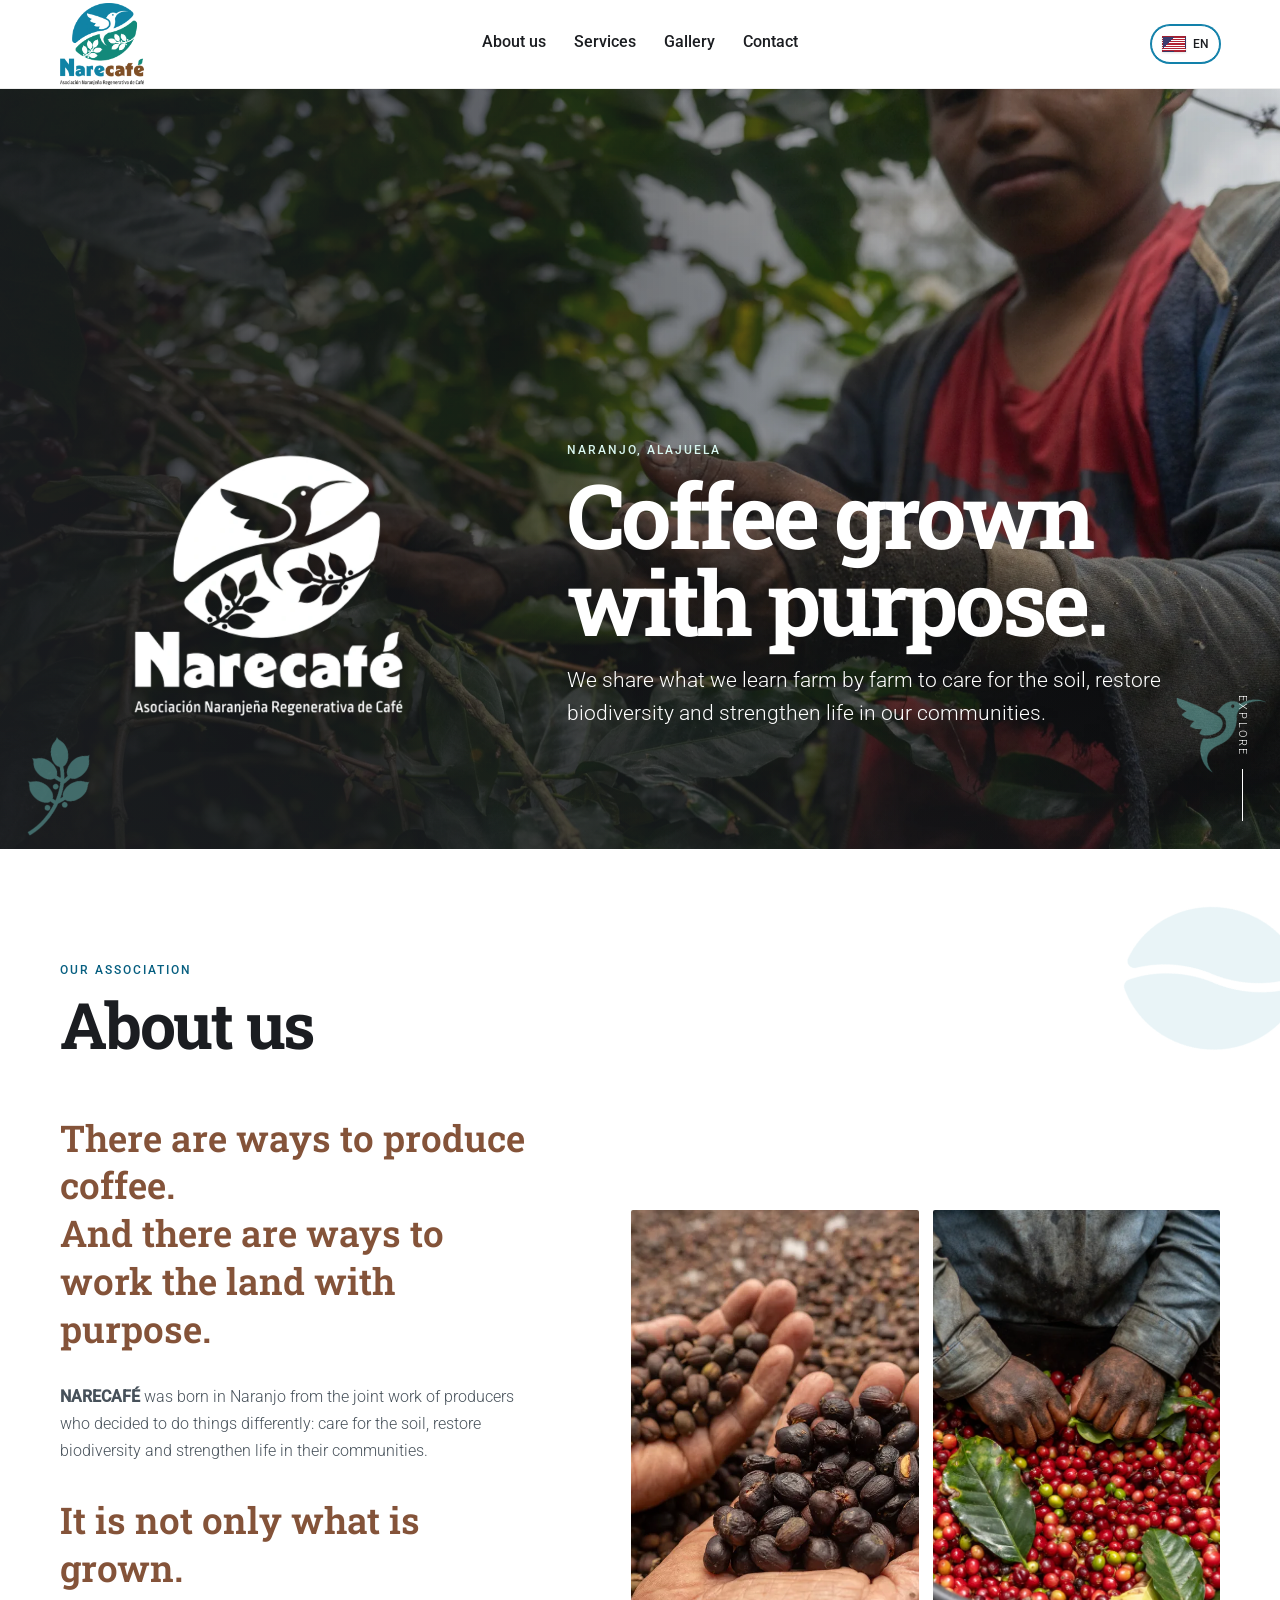
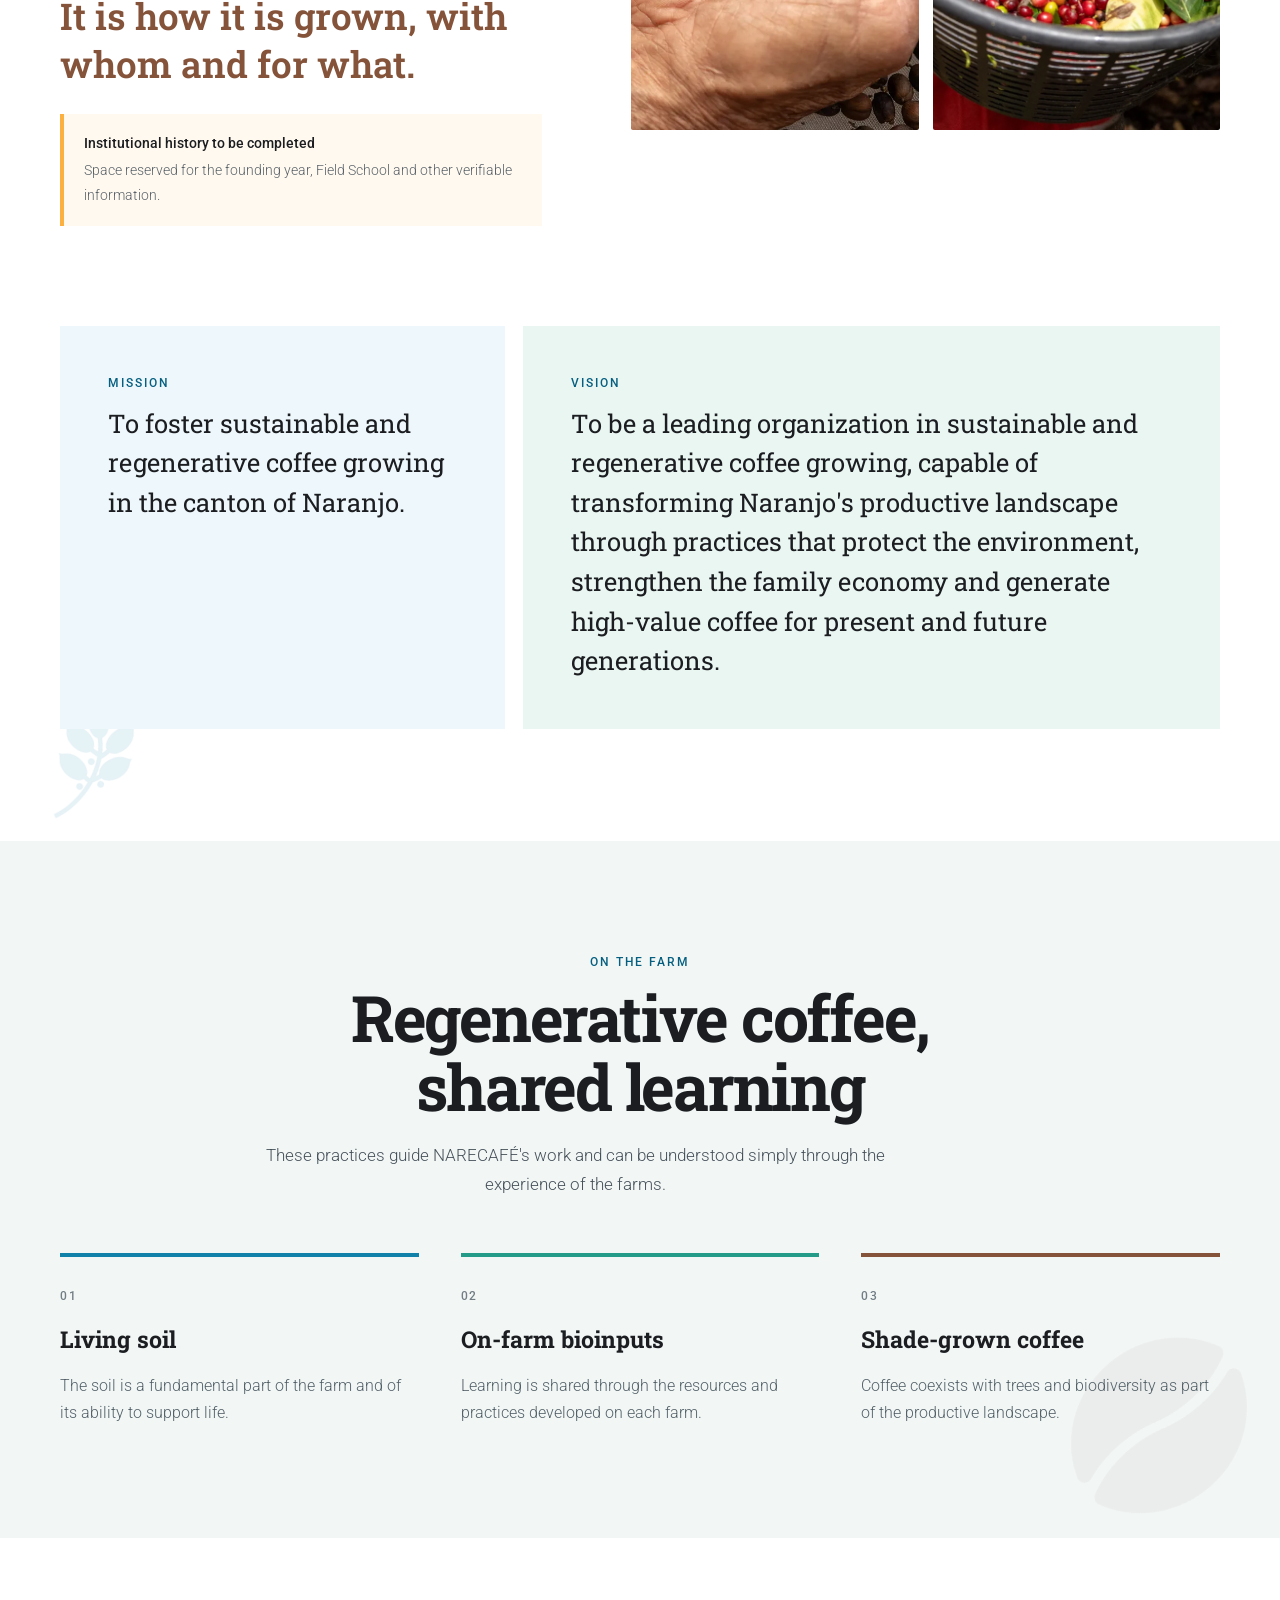
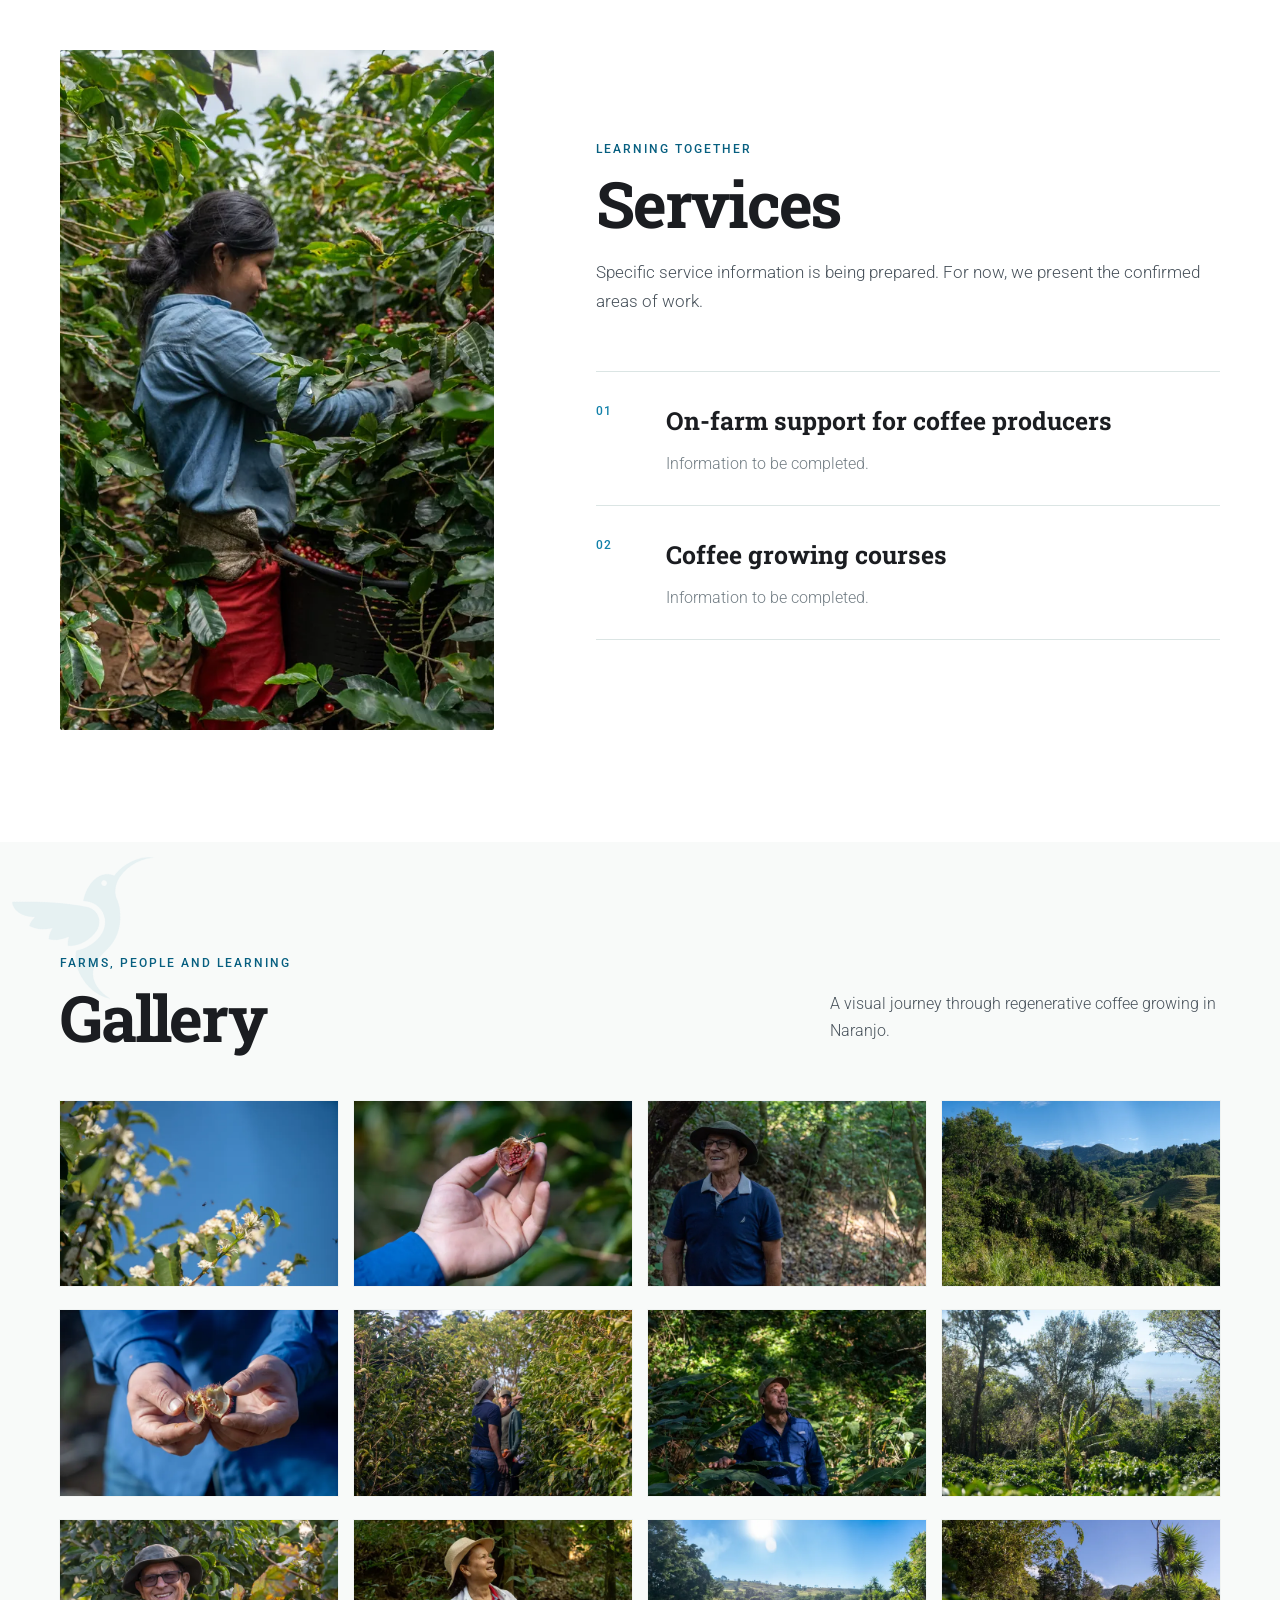
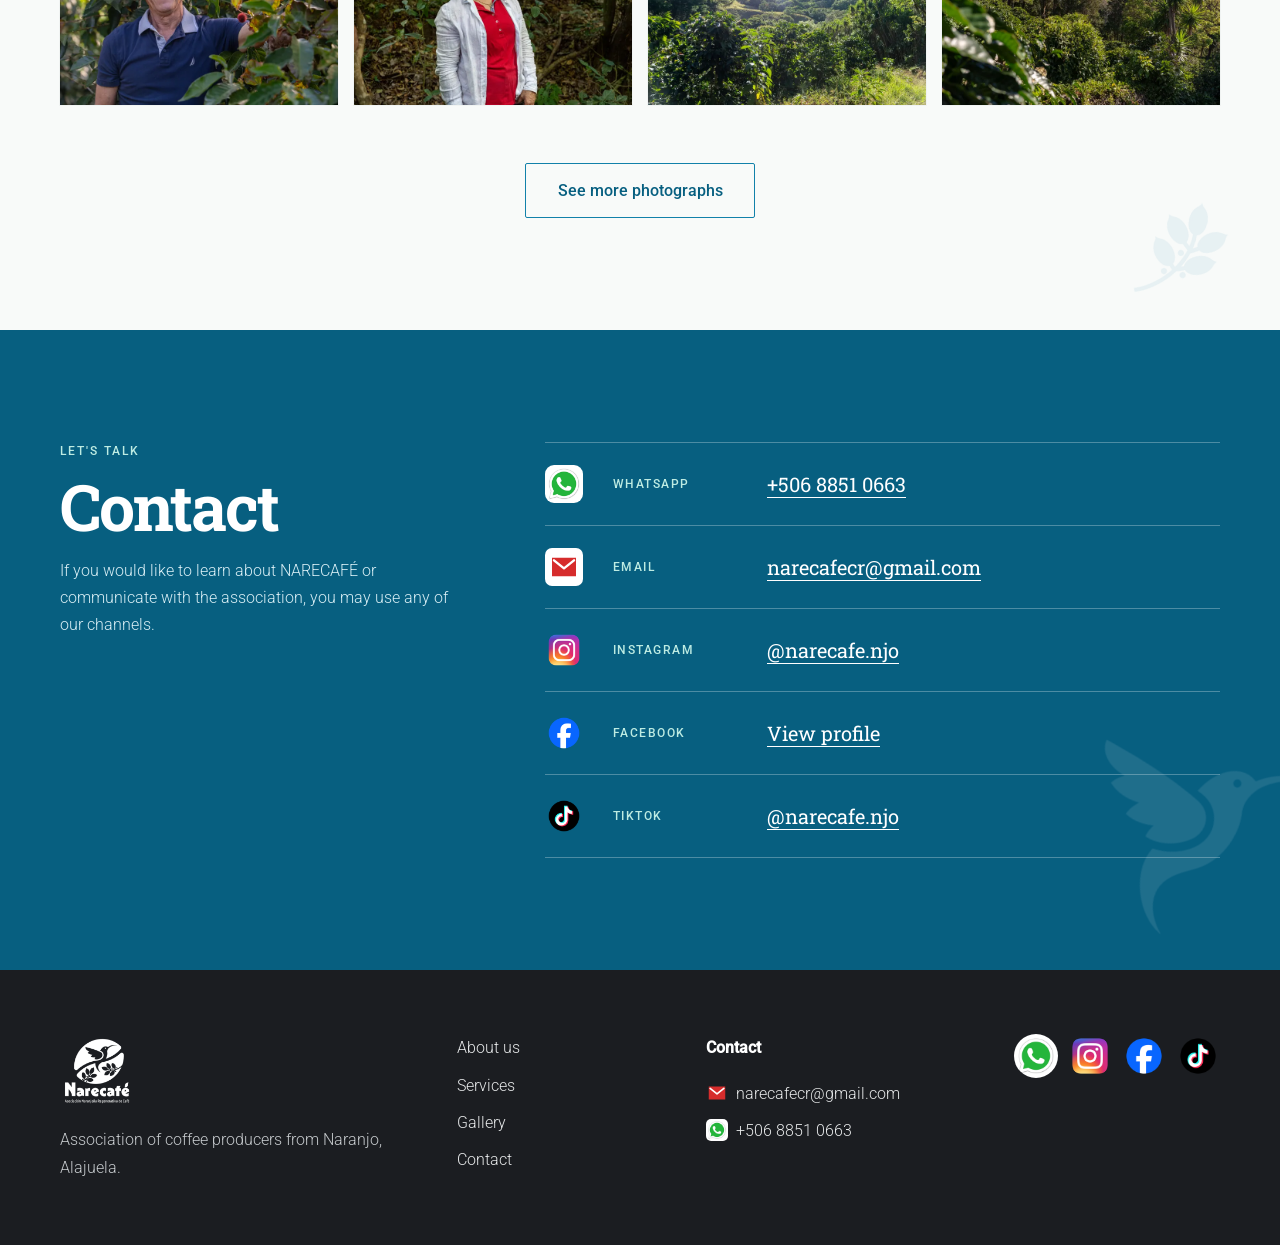
==== commit 06cfb9fa: "Remove header coffee motif chain Co-authored-by: Copilot <223556219+Copilot@users.noreply.github.com" ====
--- a/en/index.html
+++ b/en/index.html
@@ -51,7 +51,6 @@
         <span></span><span></span><span></span>
       </button>
     </div>
-    <div class="header-motif" aria-hidden="true"></div>
   </header>
 
   <div class="menu-backdrop" data-menu-close hidden></div>
--- a/index.css
+++ b/index.css
@@ -152,21 +152,6 @@
   z-index: 20;
   border-bottom: 1px solid rgb(27 29 33 / 0.08);
   background: rgb(255 255 255 / 0.96);
-}
-
-.header-motif {
-  position: absolute;
-  z-index: 1;
-  right: 0;
-  bottom: -12px;
-  left: 0;
-  height: 24px;
-  background-image: url("assets/graphics/grano-chain.webp");
-  background-repeat: repeat-x;
-  background-position: center bottom;
-  background-size: 180px 36px;
-  filter: saturate(1.08);
-  pointer-events: none;
 }
 
 .header-row {
@@ -1248,12 +1233,6 @@
     --container: min(100% - 32px, 1160px);
   }
 
-  .header-motif {
-    bottom: -8px;
-    height: 18px;
-    background-size: 120px 24px;
-  }
-
   .header-row {
     grid-template-columns: 58px minmax(0, 1fr) 46px;
     min-height: 76px;
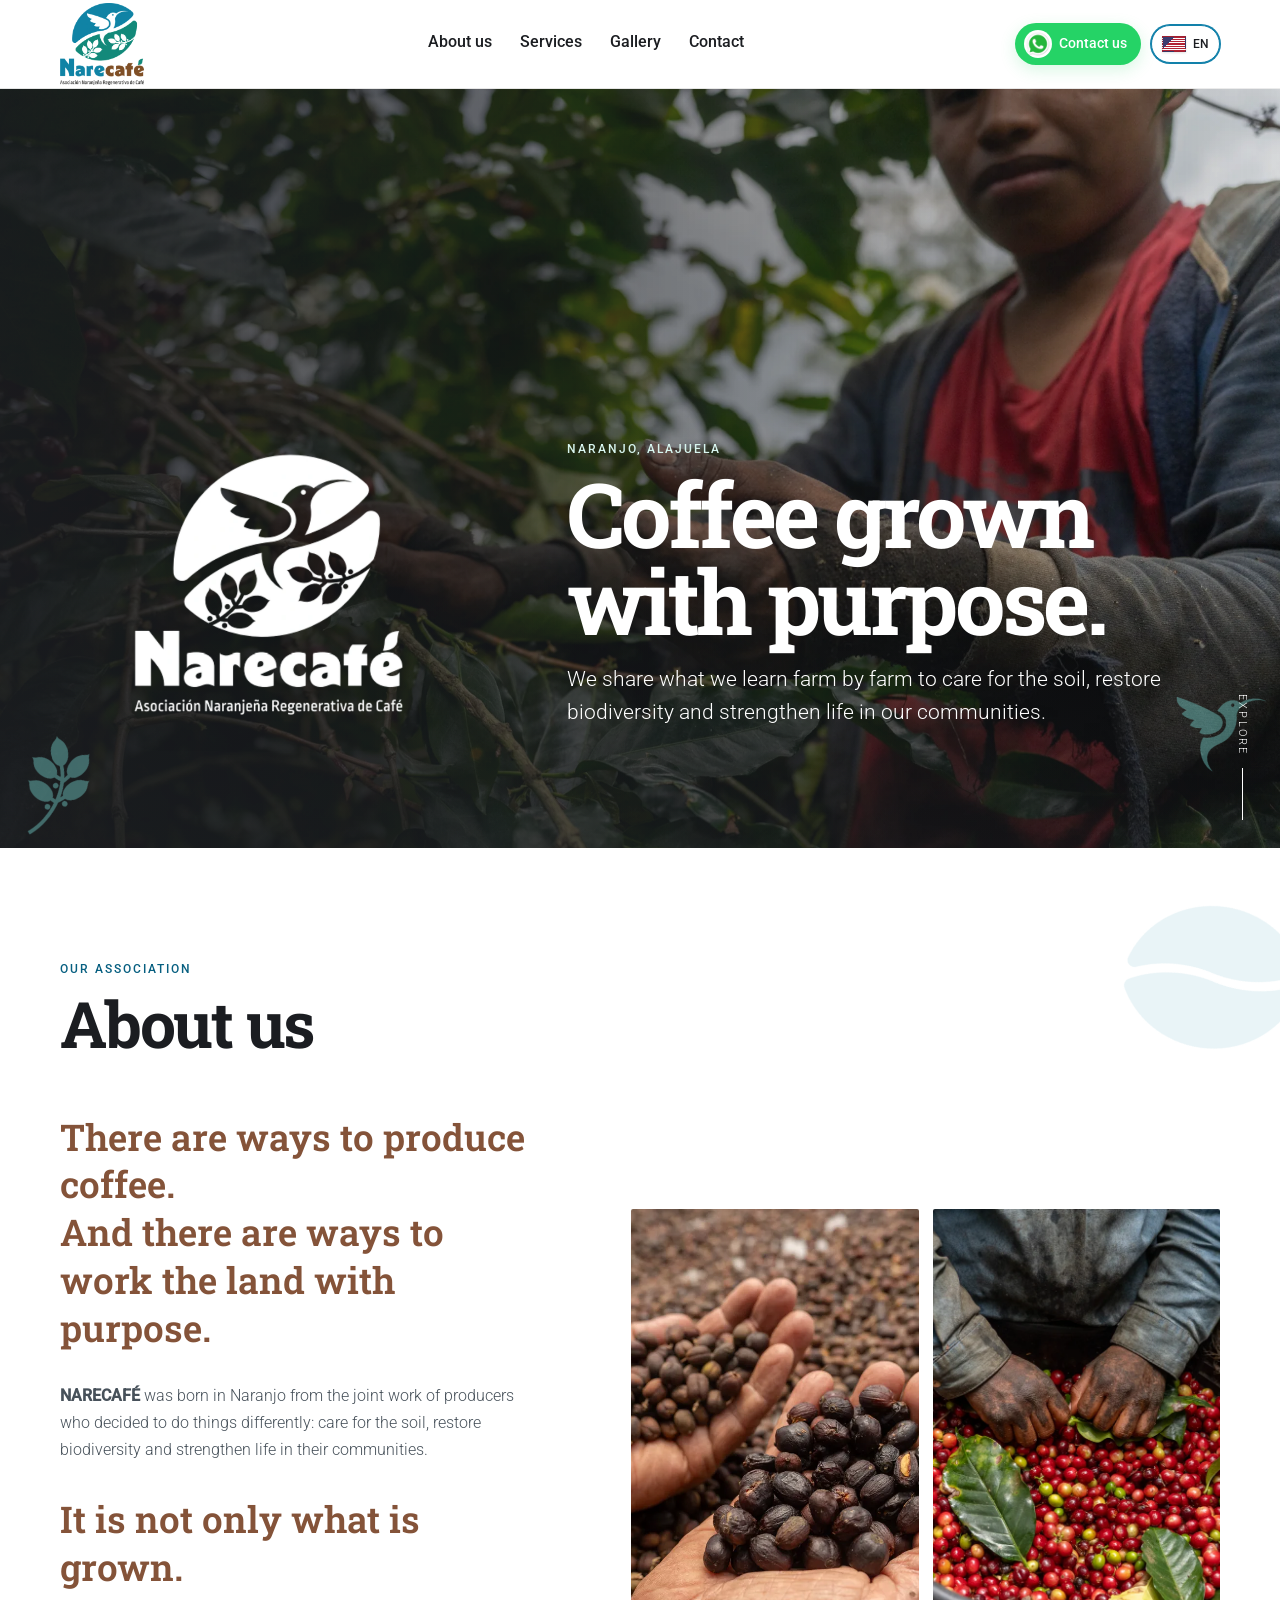
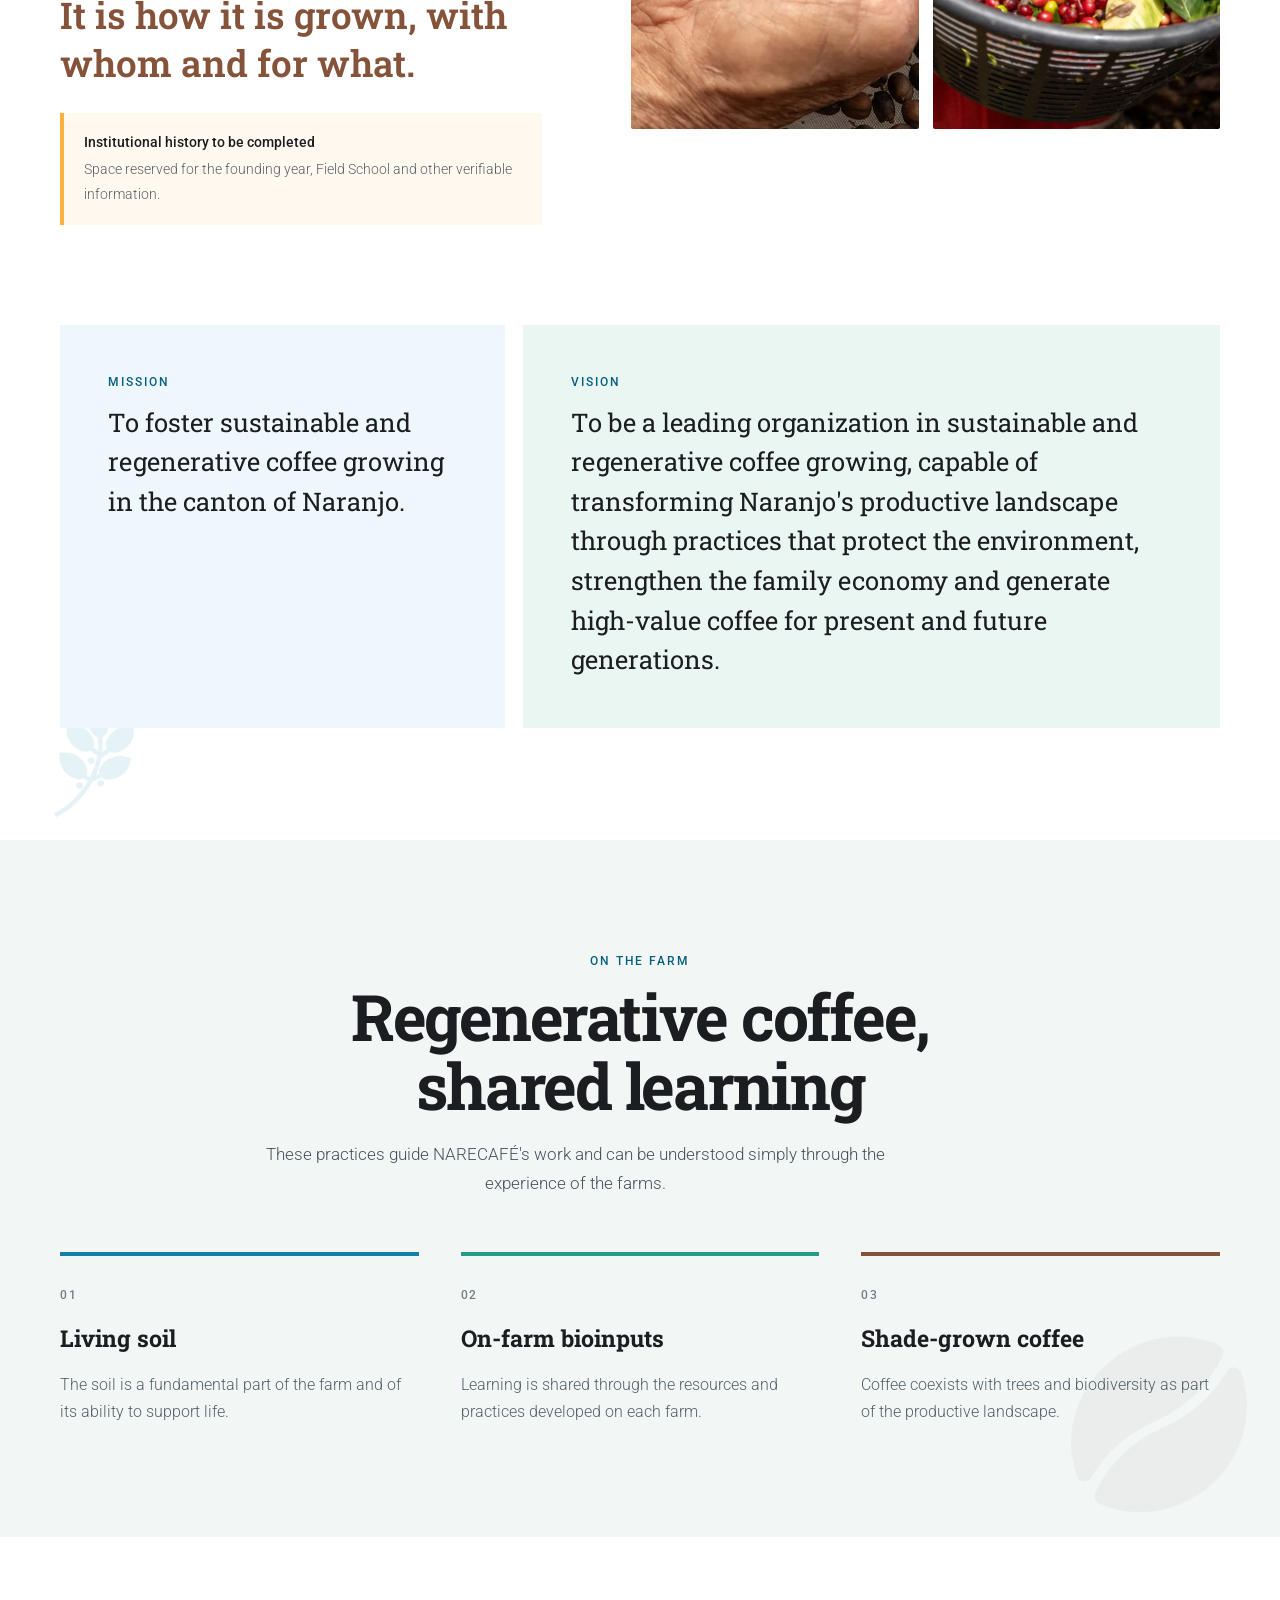
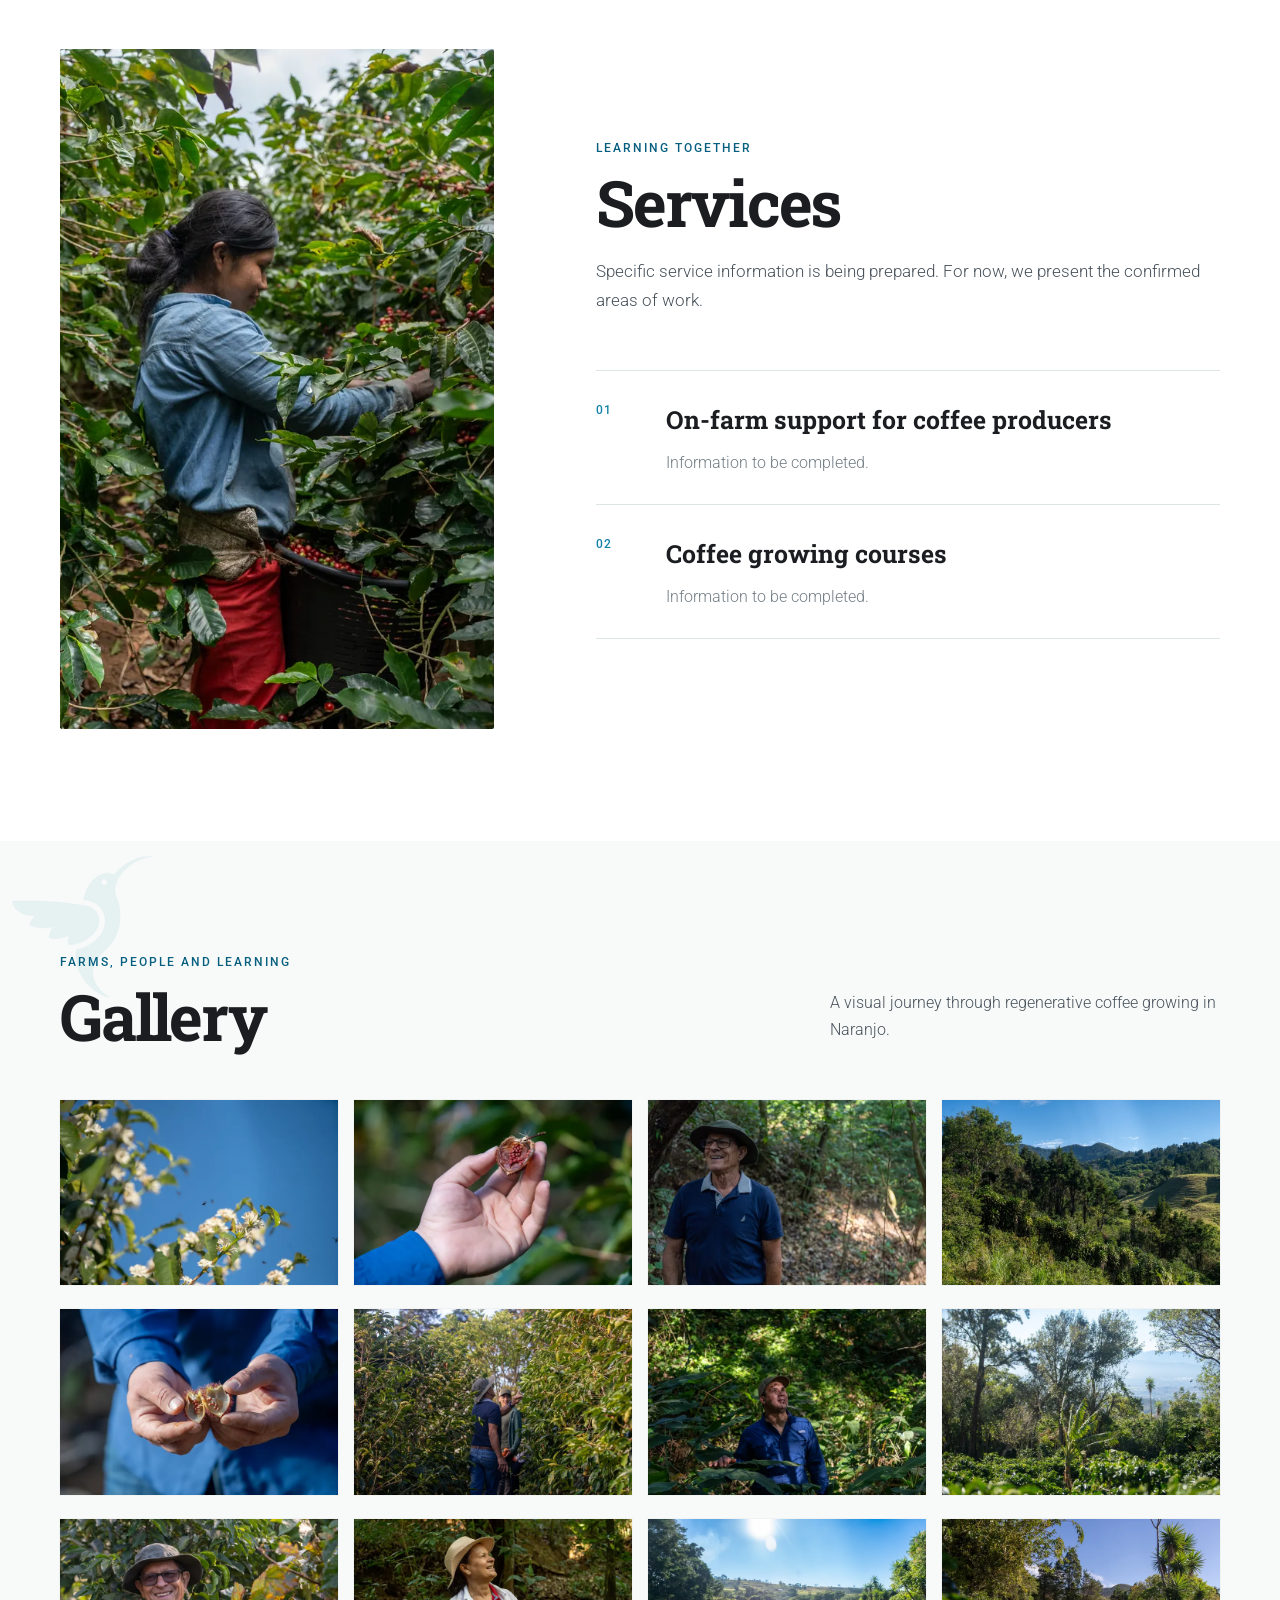
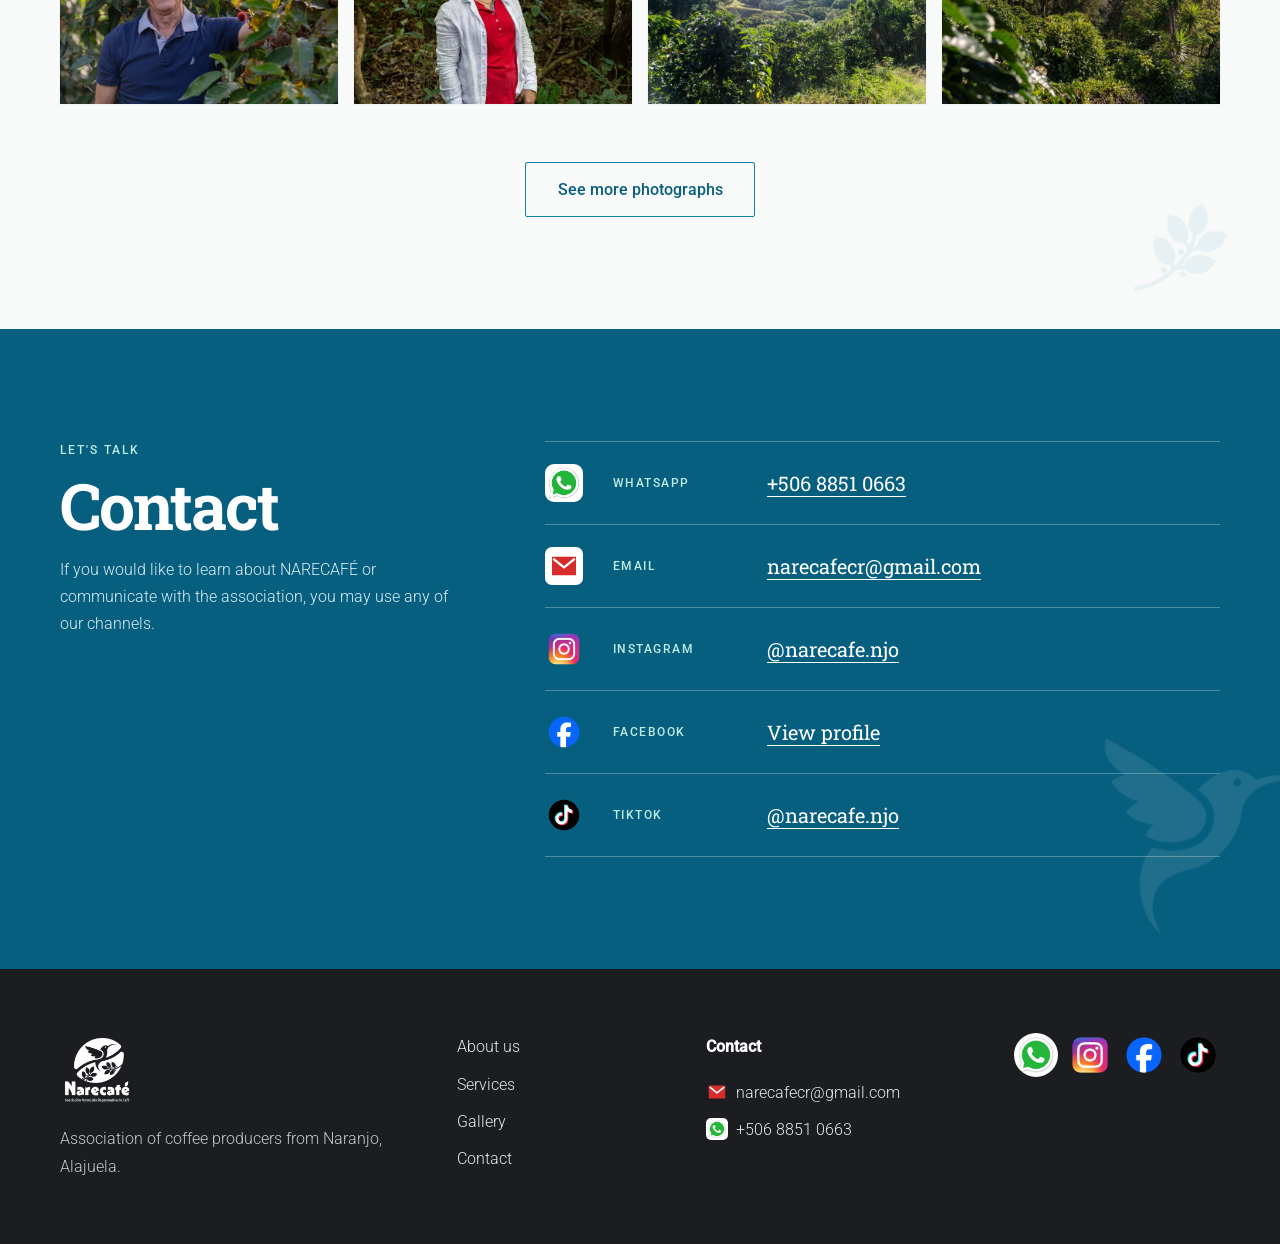
==== commit 54bef969: "Add fixed header WhatsApp contact button Co-authored-by: Copilot <223556219+Copilot@users.noreply.gi" ====
--- a/en/index.html
+++ b/en/index.html
@@ -42,10 +42,16 @@
         <a href="#contacto">Contact</a>
       </nav>
 
-      <button class="language-switch" id="language-toggle" type="button" aria-label="Switch to Español">
-        <span class="flag flag-us" aria-hidden="true"></span>
-        <span class="language-name">EN</span>
-      </button>
+      <div class="header-actions">
+        <a class="header-whatsapp" href="https://wa.me/50688510663" target="_blank" rel="noreferrer" aria-label="Contact us on WhatsApp">
+          <img src="../assets/icons/whatsapp_logo.png" alt="" width="128" height="128">
+          <span>Contact us</span>
+        </a>
+        <button class="language-switch" id="language-toggle" type="button" aria-label="Switch to Español">
+          <span class="flag flag-us" aria-hidden="true"></span>
+          <span class="language-name">EN</span>
+        </button>
+      </div>
 
       <button class="menu-toggle" type="button" aria-expanded="false" aria-controls="mobile-menu" aria-label="Open menu">
         <span></span><span></span><span></span>
--- a/index.css
+++ b/index.css
@@ -71,11 +71,12 @@
 
 html {
   scroll-behavior: smooth;
-  scroll-padding-top: 24px;
+  scroll-padding-top: 88px;
 }
 
 body {
   margin: 0;
+  padding-top: 88px;
   color: var(--ink);
   background: var(--paper);
   font-family: var(--sans);
@@ -148,17 +149,56 @@
 }
 
 .site-header {
-  position: relative;
+  position: fixed;
+  top: 0;
+  right: 0;
+  left: 0;
   z-index: 20;
   border-bottom: 1px solid rgb(27 29 33 / 0.08);
   background: rgb(255 255 255 / 0.96);
+  transition: transform 260ms cubic-bezier(0.22, 1, 0.36, 1), box-shadow 260ms ease;
+}
+
+.site-header.header-hidden {
+  transform: translateY(-105%);
 }
 
 .header-row {
   display: grid;
-  grid-template-columns: 96px minmax(0, 1fr) 96px;
+  grid-template-columns: 96px minmax(0, 1fr) auto;
   min-height: 88px;
   align-items: center;
+}
+
+.header-actions {
+  display: flex;
+  align-items: center;
+  justify-self: end;
+  gap: 10px;
+}
+
+.header-whatsapp {
+  display: inline-flex;
+  min-height: 42px;
+  padding: 7px 14px 7px 9px;
+  border-radius: 999px;
+  align-items: center;
+  gap: 7px;
+  color: #fff;
+  background: #25d366;
+  font-size: 0.86rem;
+  font-weight: 500;
+  line-height: 1;
+  text-decoration: none;
+  box-shadow: 0 5px 16px rgb(37 211 102 / 0.18);
+  transition: background 180ms ease, transform 180ms ease;
+}
+
+.header-whatsapp img {
+  width: 28px;
+  height: 28px;
+  border-radius: 50%;
+  object-fit: contain;
 }
 
 .brand {
@@ -1144,6 +1184,11 @@
     width: 100%;
   }
 
+  .header-whatsapp:hover {
+    background: #1ebe5b;
+    transform: translateY(-1px);
+  }
+
   .gallery-button:hover {
     box-shadow: var(--shadow);
     transform: translateY(-3px);
@@ -1176,15 +1221,16 @@
   }
 
   .header-row {
-    grid-template-columns: 72px minmax(0, 1fr) 46px;
-  }
-
-  .header-row > .language-switch {
-    justify-self: end;
+    grid-template-columns: 72px minmax(0, 1fr) auto 46px;
+  }
+
+  .header-actions {
+    grid-column: 3;
   }
 
   .menu-toggle {
     display: block;
+    grid-column: 4;
     margin-left: 0;
   }
 
@@ -1233,8 +1279,16 @@
     --container: min(100% - 32px, 1160px);
   }
 
+  html {
+    scroll-padding-top: 76px;
+  }
+
+  body {
+    padding-top: 76px;
+  }
+
   .header-row {
-    grid-template-columns: 58px minmax(0, 1fr) 46px;
+    grid-template-columns: 58px minmax(0, 1fr) auto 46px;
     min-height: 76px;
   }
 
@@ -1246,6 +1300,21 @@
   .language-switch {
     min-height: 36px;
     padding-inline: 8px;
+  }
+
+  .header-actions {
+    gap: 6px;
+  }
+
+  .header-whatsapp {
+    min-height: 36px;
+    padding: 5px 9px 5px 6px;
+    font-size: 0.76rem;
+  }
+
+  .header-whatsapp img {
+    width: 24px;
+    height: 24px;
   }
 
   .language-name {
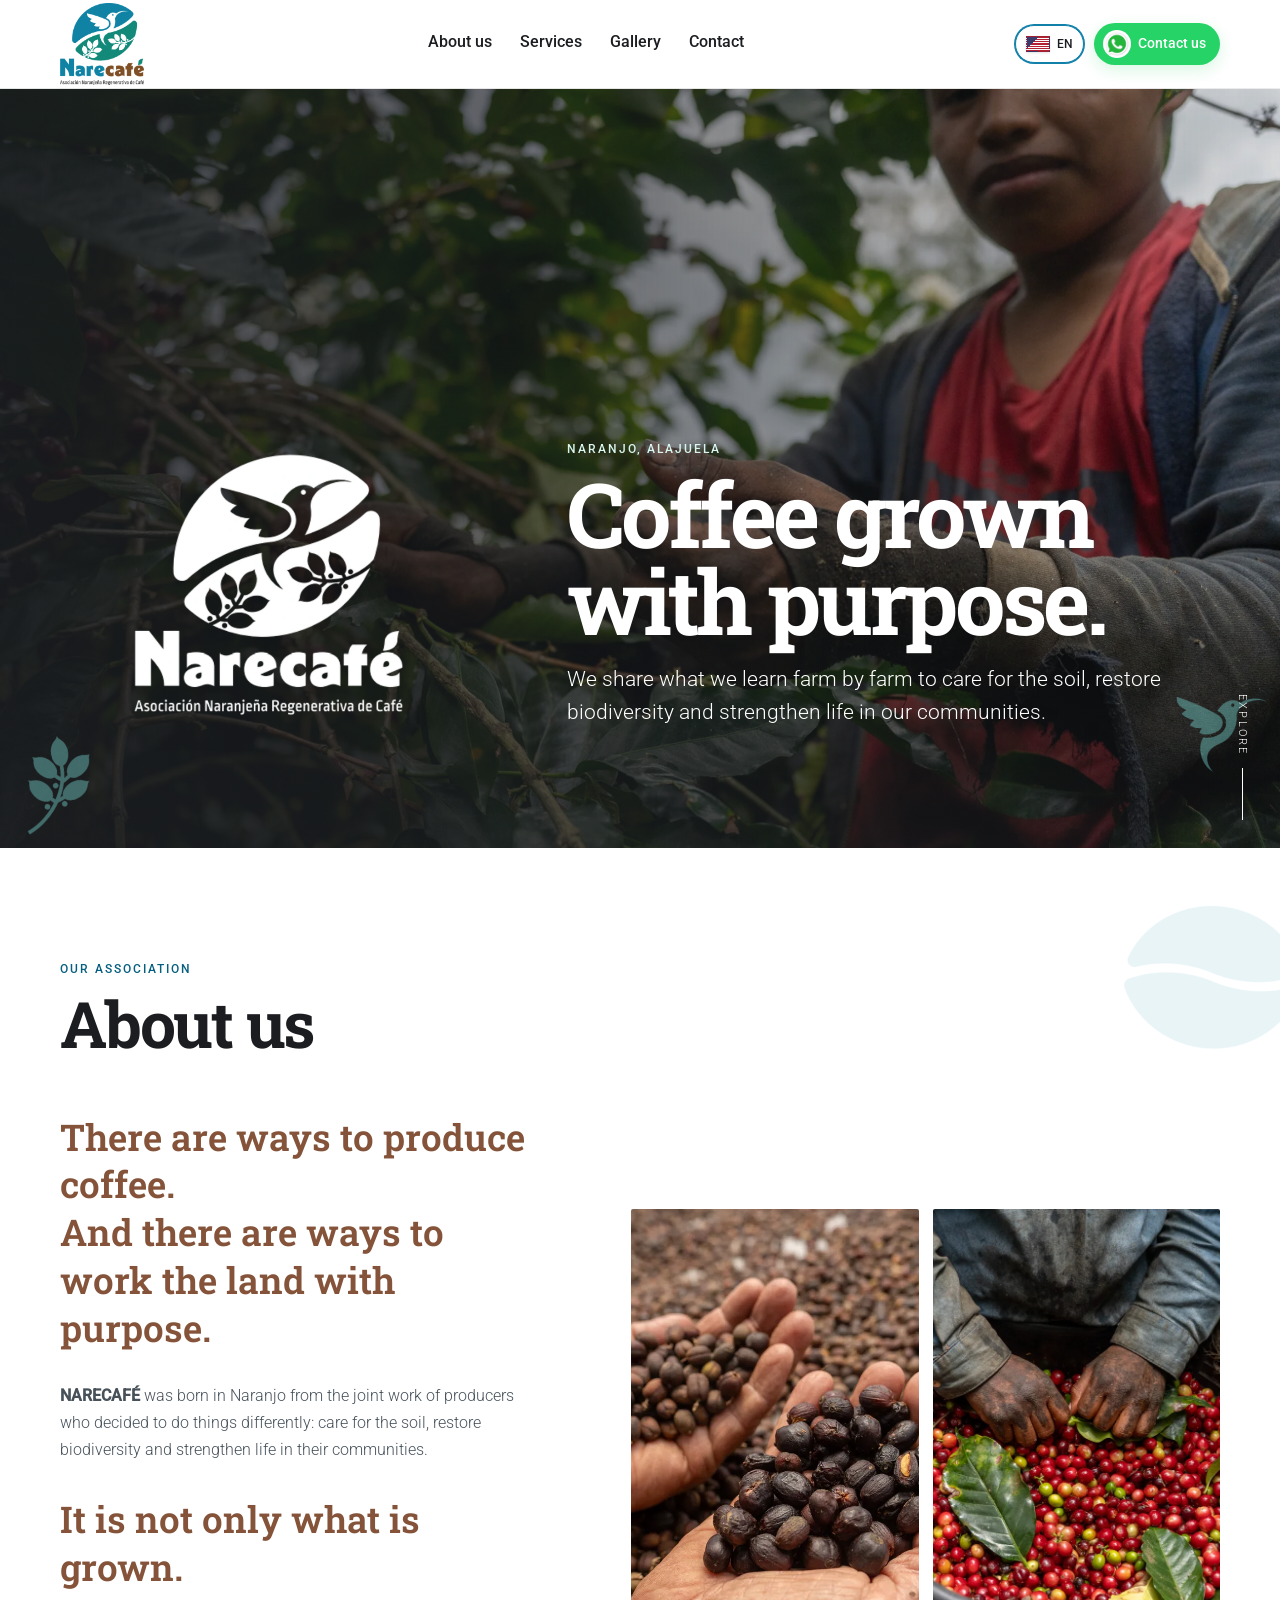
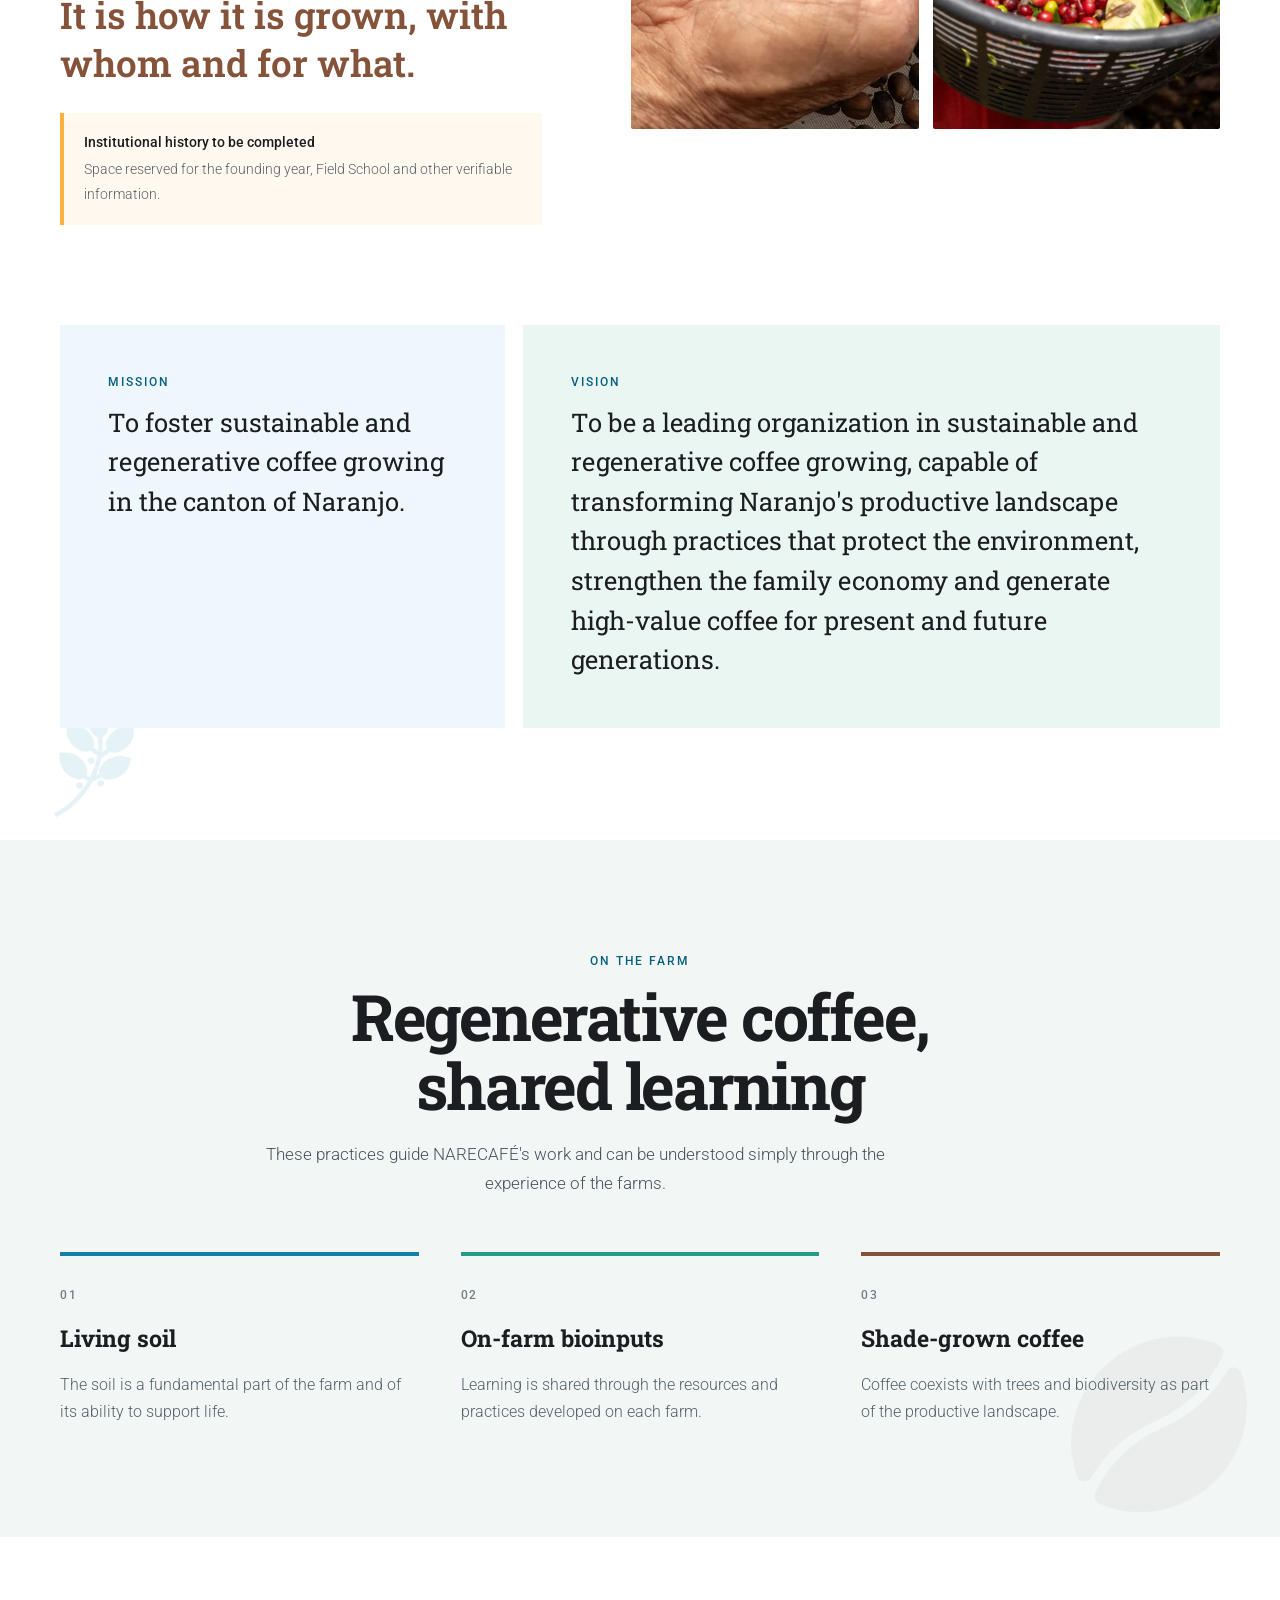
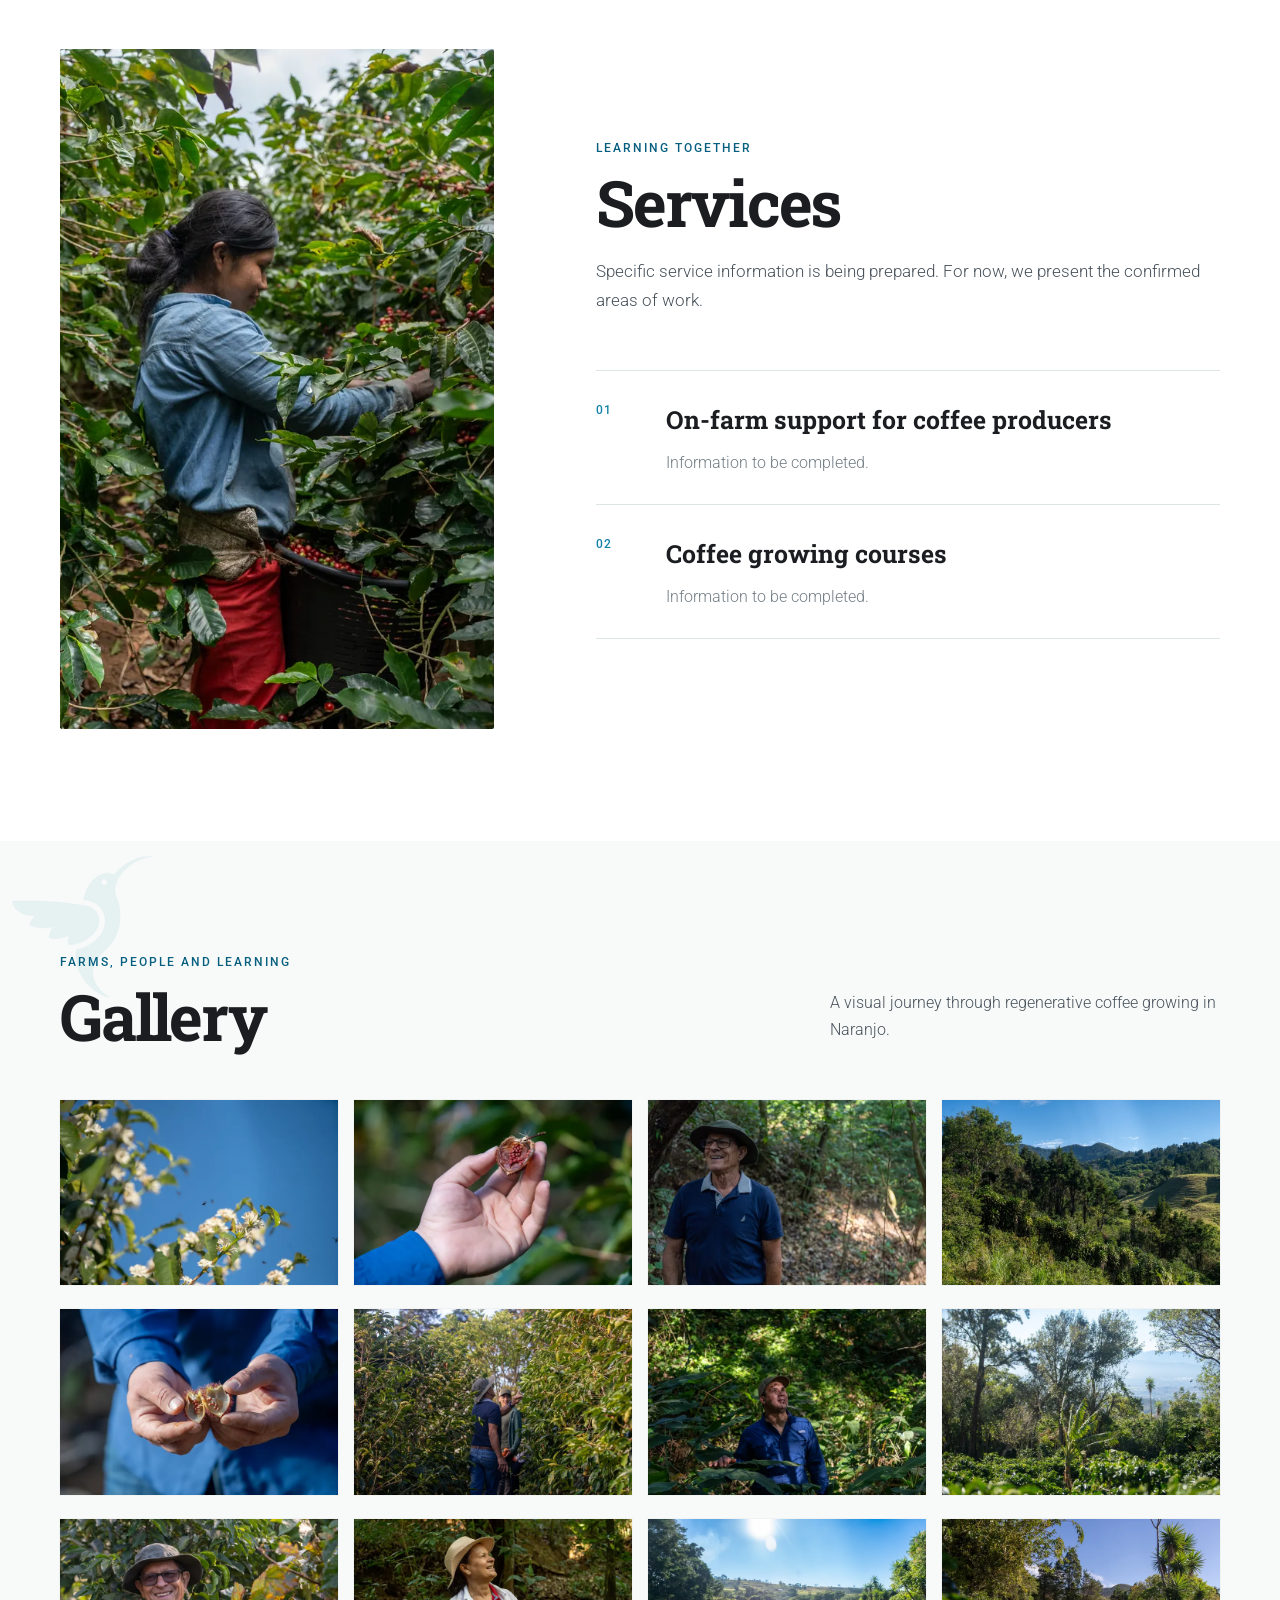
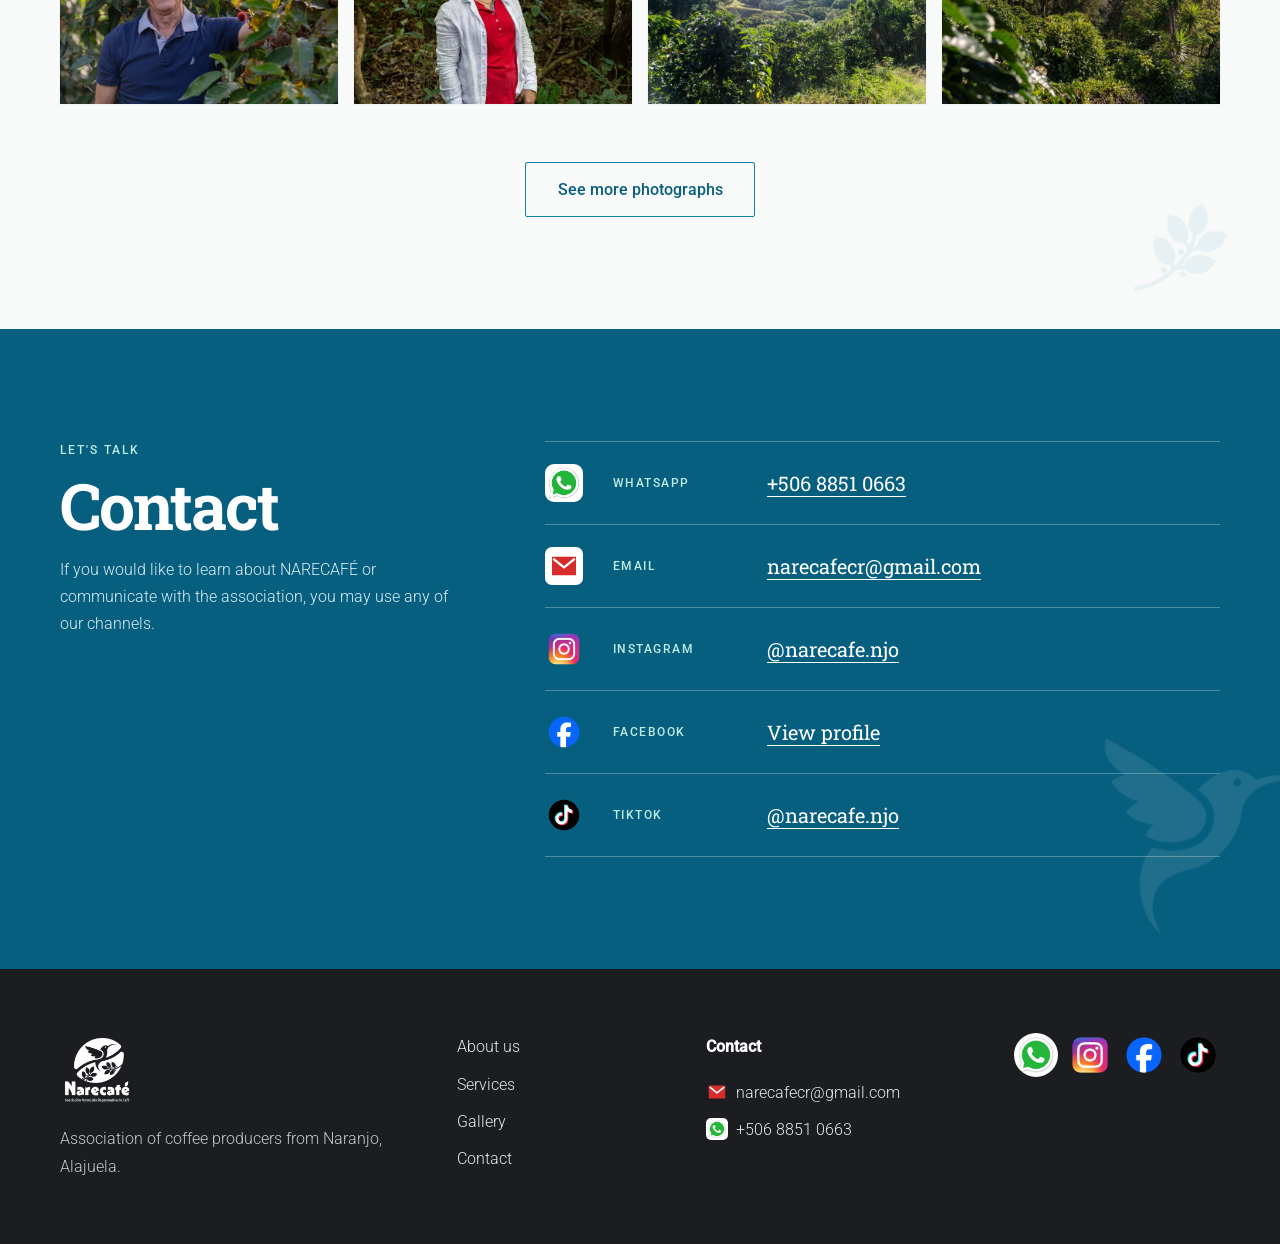
==== commit 652e86a3: "Reorder header contact and language controls Co-authored-by: Copilot <223556219+Copilot@users.norepl" ====
--- a/en/index.html
+++ b/en/index.html
@@ -43,14 +43,14 @@
       </nav>
 
       <div class="header-actions">
+        <button class="language-switch" id="language-toggle" type="button" aria-label="Switch to Español">
+          <span class="flag flag-us" aria-hidden="true"></span>
+          <span class="language-name">EN</span>
+        </button>
         <a class="header-whatsapp" href="https://wa.me/50688510663" target="_blank" rel="noreferrer" aria-label="Contact us on WhatsApp">
           <img src="../assets/icons/whatsapp_logo.png" alt="" width="128" height="128">
           <span>Contact us</span>
         </a>
-        <button class="language-switch" id="language-toggle" type="button" aria-label="Switch to Español">
-          <span class="flag flag-us" aria-hidden="true"></span>
-          <span class="language-name">EN</span>
-        </button>
       </div>
 
       <button class="menu-toggle" type="button" aria-expanded="false" aria-controls="mobile-menu" aria-label="Open menu">
--- a/index.css
+++ b/index.css
@@ -1220,6 +1220,10 @@
     display: none;
   }
 
+  .header-actions .language-switch {
+    display: none;
+  }
+
   .header-row {
     grid-template-columns: 72px minmax(0, 1fr) auto 46px;
   }
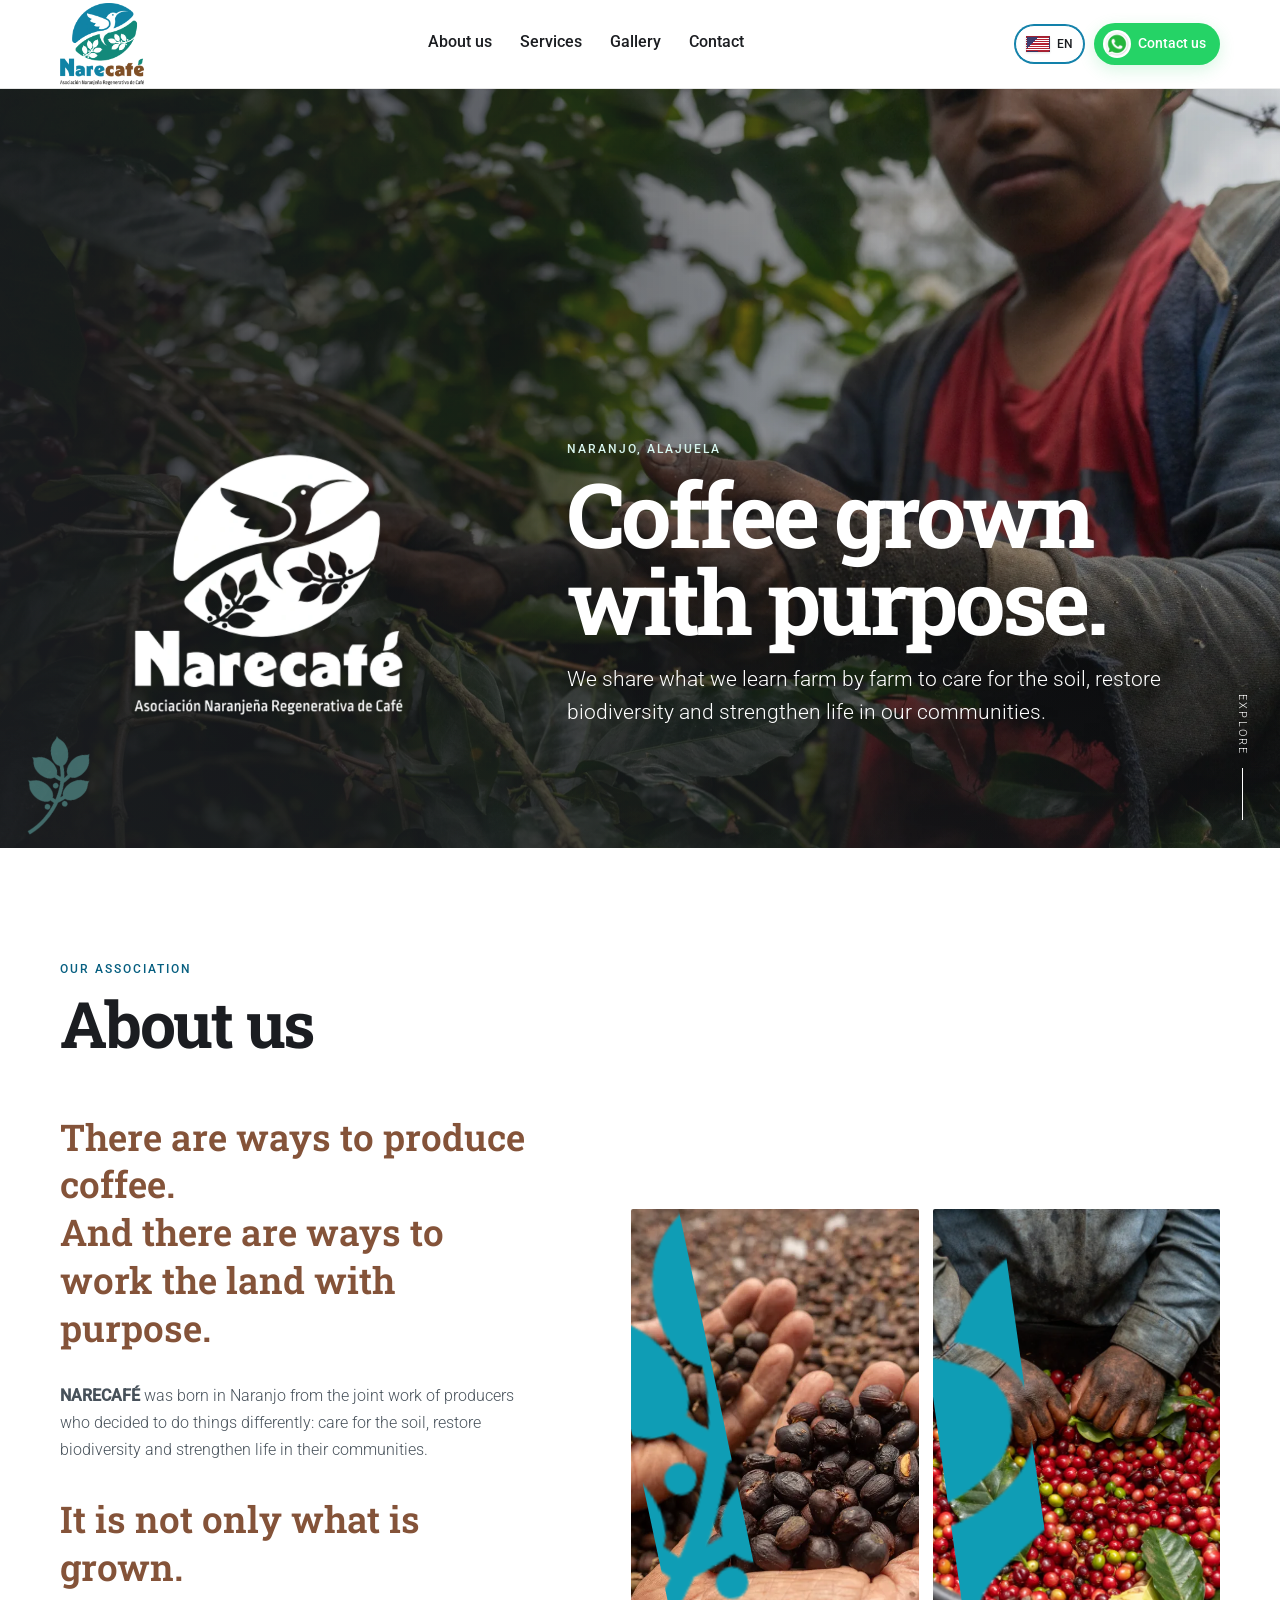
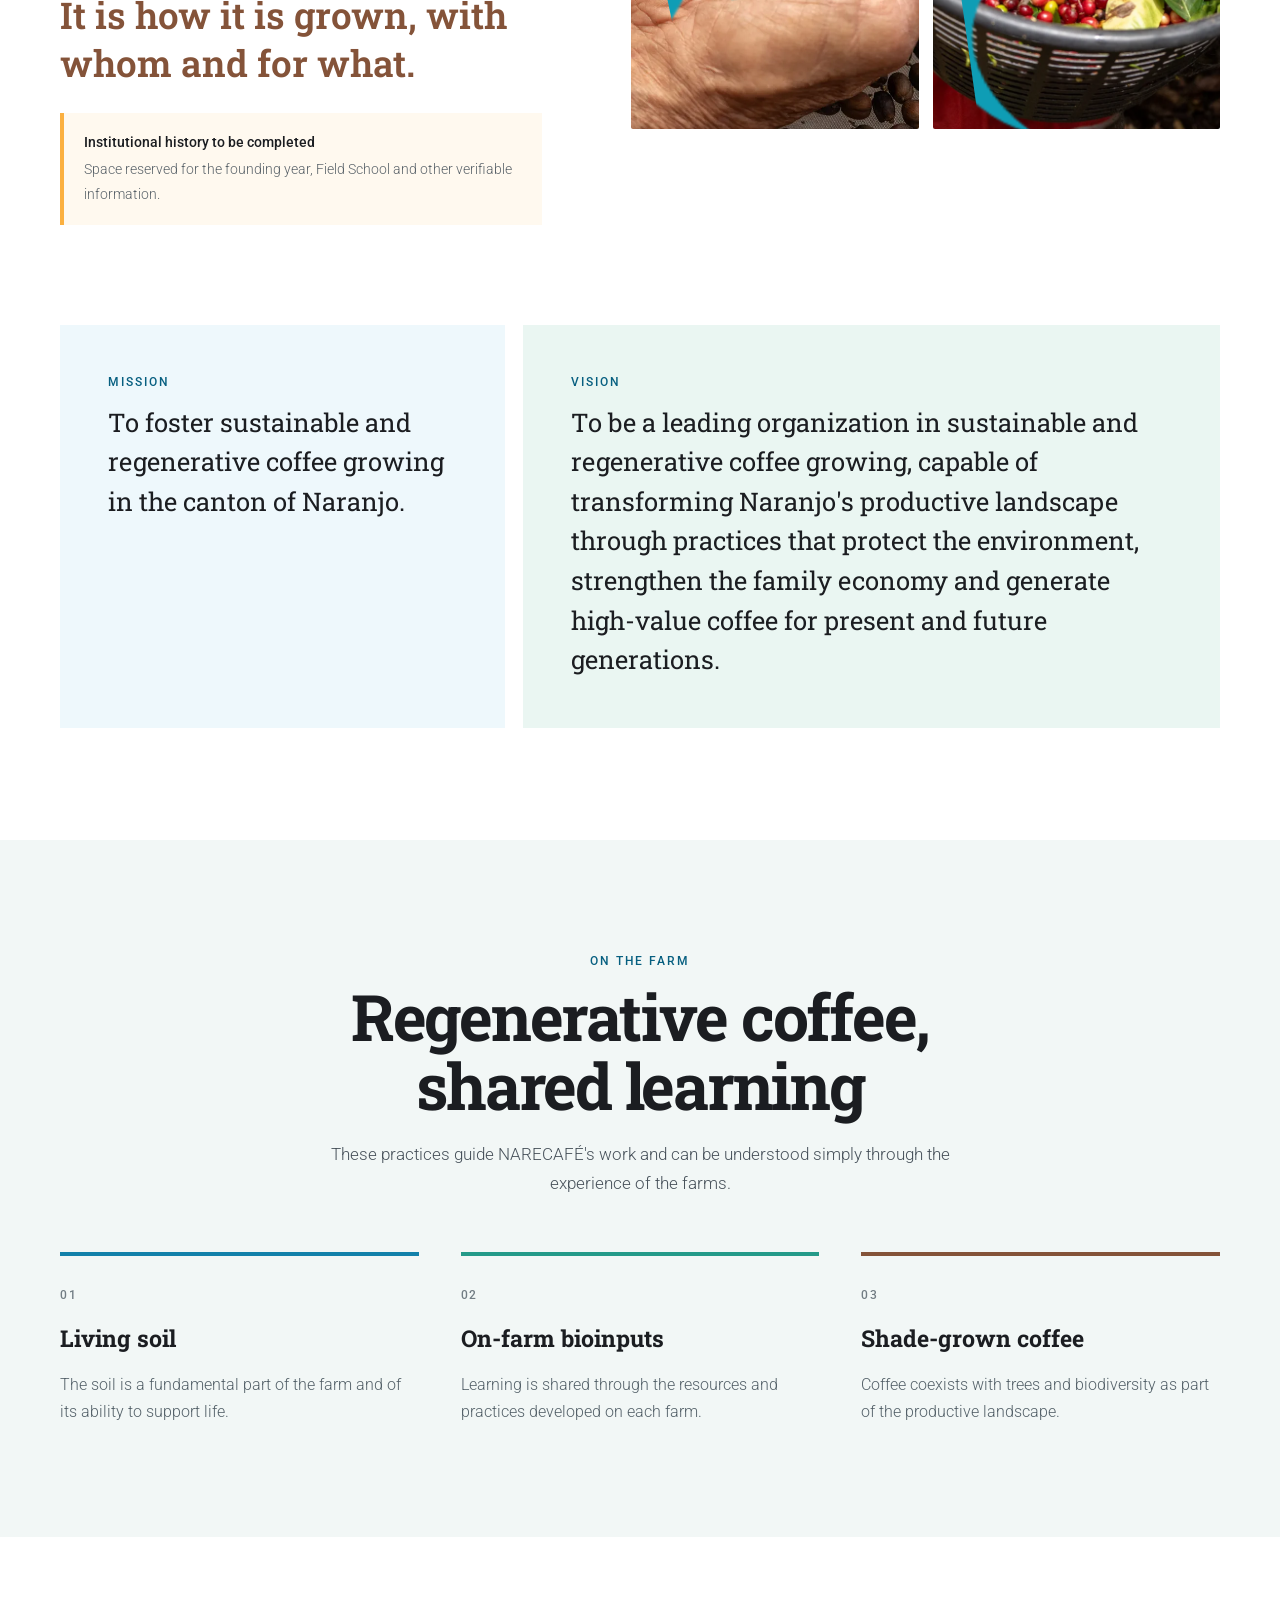
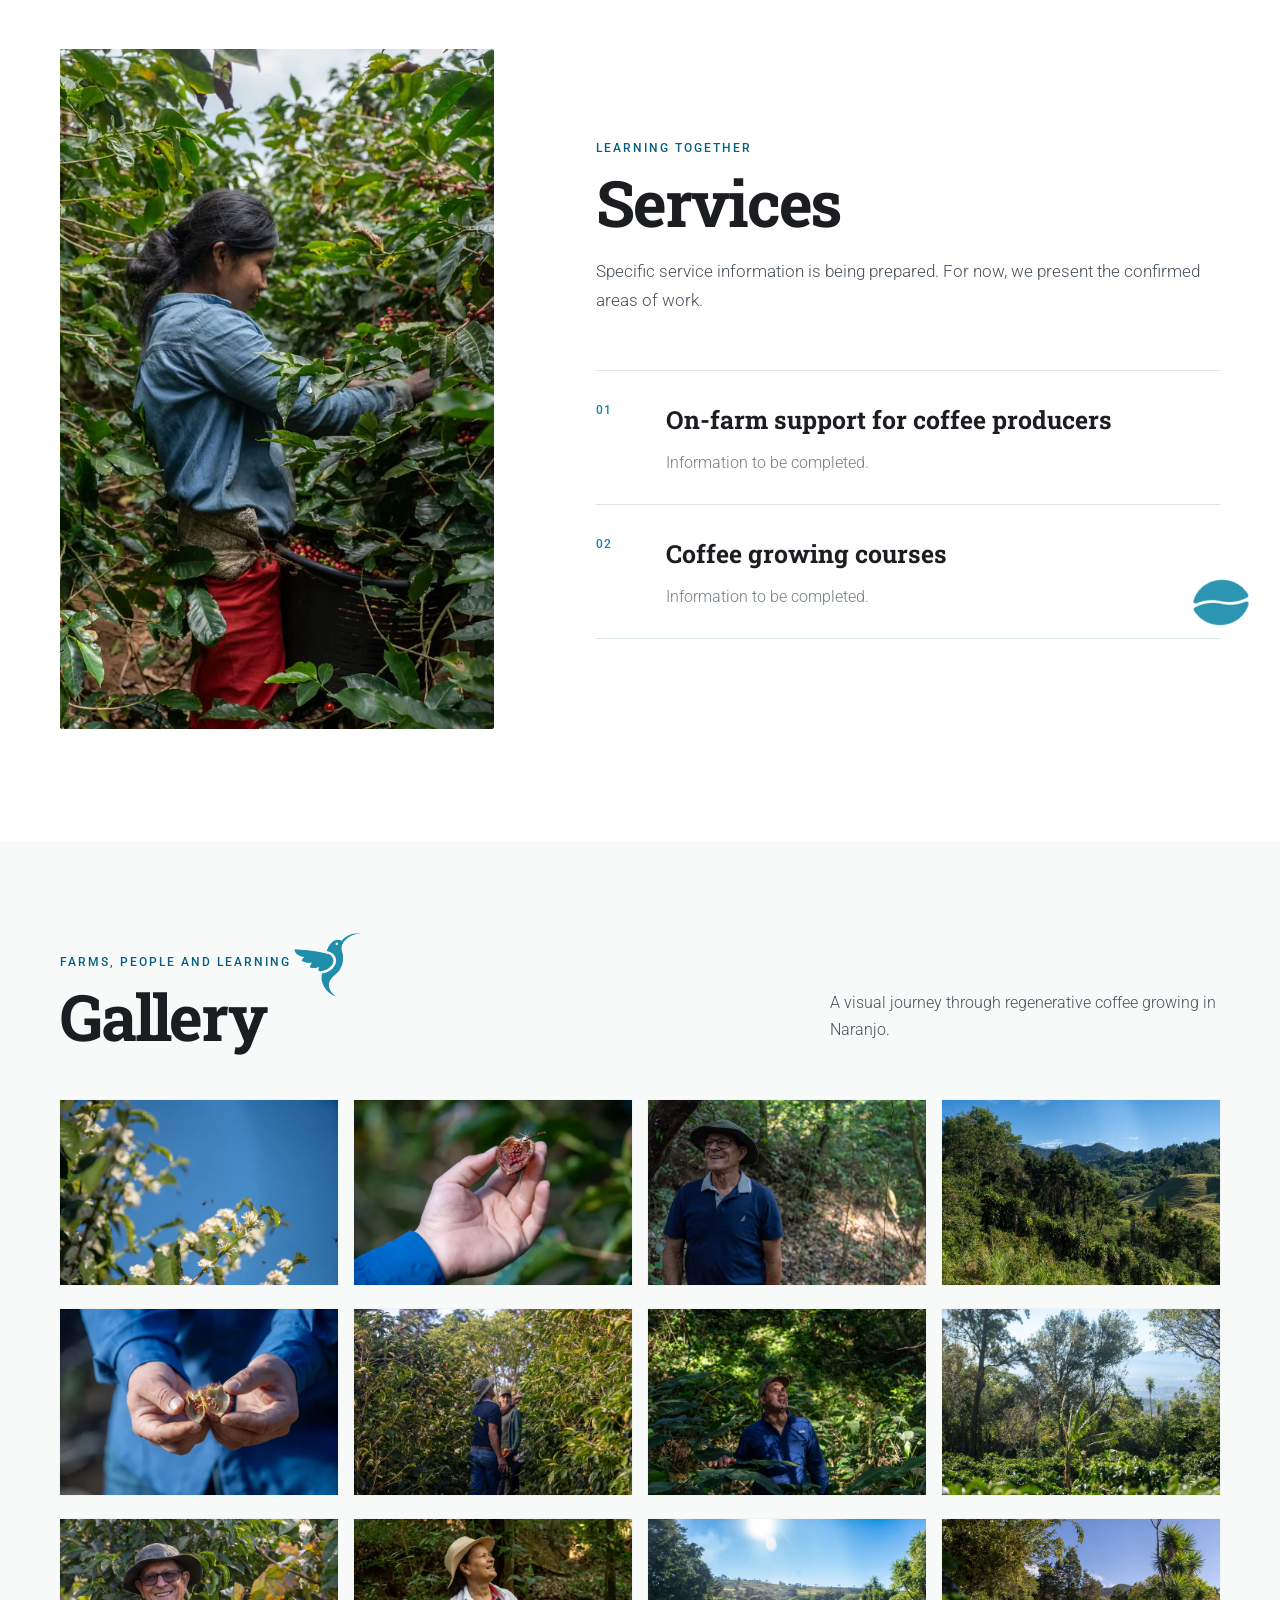
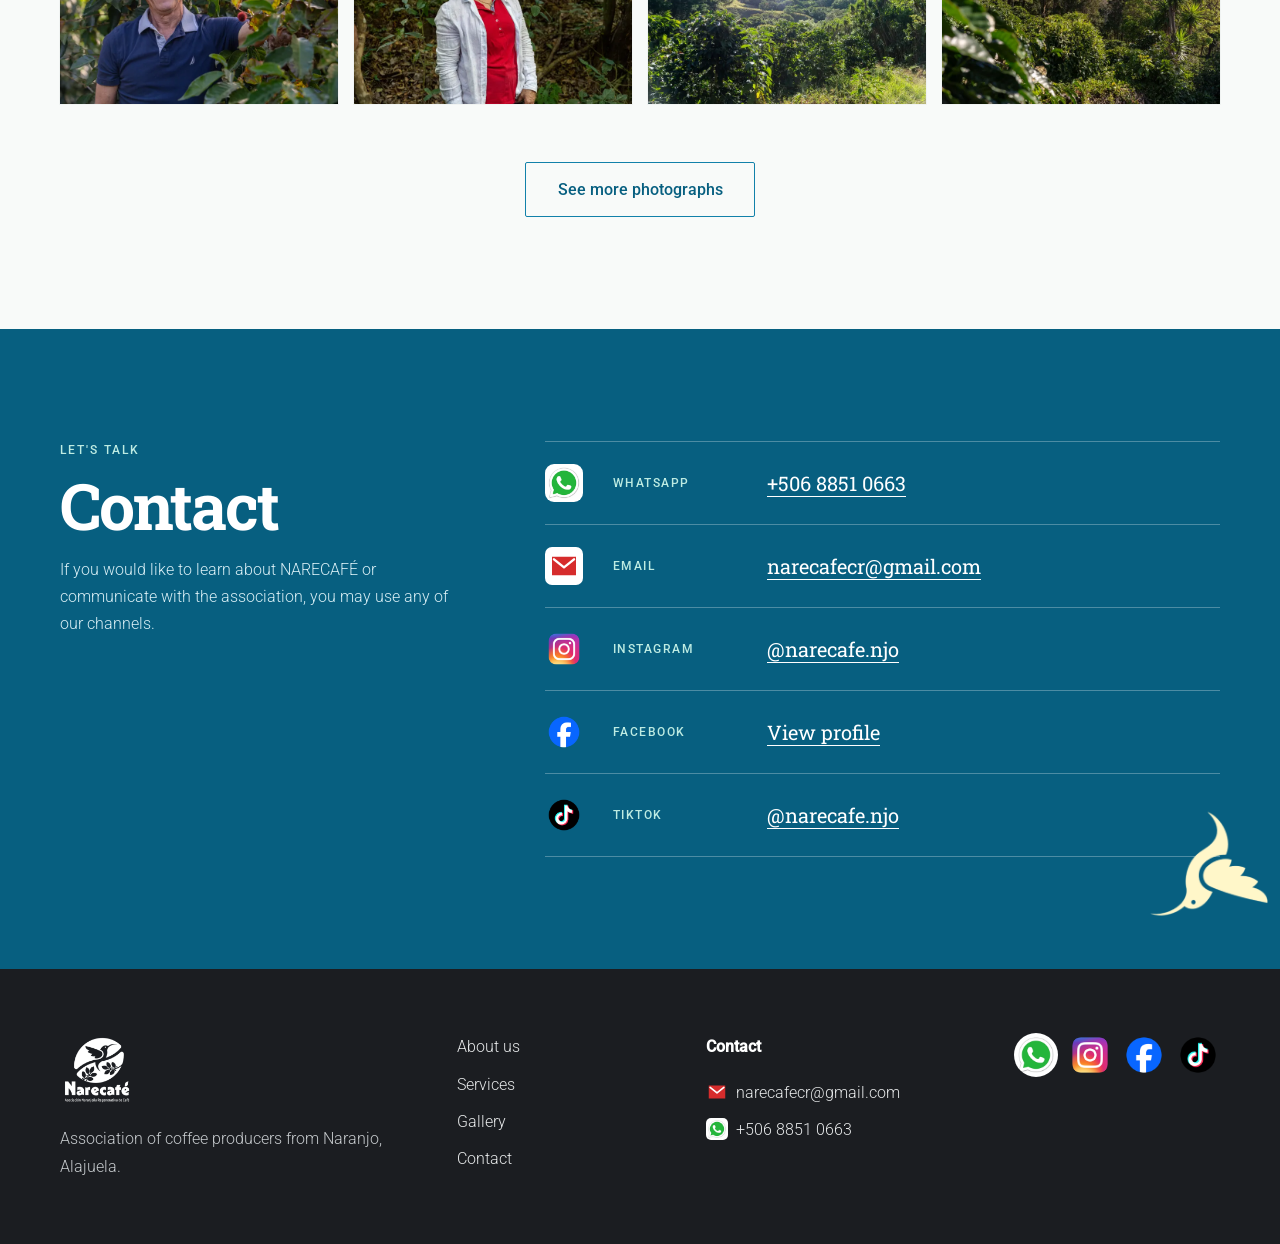
==== commit b26a3c67: "Refine brand motifs and section alignment Co-authored-by: Copilot <223556219+Copilot@users.noreply.g" ====
--- a/en/index.html
+++ b/en/index.html
@@ -84,7 +84,6 @@
       <img class="hero-photo" src="../assets/images/hero.webp" alt="People gathered around the coffee harvest in Naranjo" width="2000" height="1333" fetchpriority="high">
       <div class="hero-shade"></div>
       <img class="hero-motif hero-motif-left" src="../assets/graphics/ramita.webp" alt="" aria-hidden="true">
-      <img class="hero-motif hero-motif-right" src="../assets/graphics/colibri.webp" alt="" aria-hidden="true">
       <div class="container hero-content">
         <img class="hero-logo reveal" src="../assets/images/logo-mark.webp" alt="" width="560" height="560">
         <div class="hero-copy reveal reveal-delay">
@@ -117,9 +116,11 @@
           <div class="story-images reveal">
             <figure class="section-photo">
               <img src="../assets/images/sobre-nosotros.webp" alt="Coffee farms among Naranjo's green landscape" width="1200" height="800" loading="lazy">
+              <img class="story-motif story-motif-ramita" src="../assets/graphics/ramita.webp" alt="" aria-hidden="true">
             </figure>
             <figure class="section-photo story-photo-secondary">
               <img src="../assets/images/sobre-nosotros-604.webp" alt="Coffee-growing landscape and community in Naranjo" width="1600" height="1067" loading="lazy">
+              <img class="story-motif story-motif-hummingbird" src="../assets/graphics/colibri.webp" alt="" aria-hidden="true">
             </figure>
           </div>
         </div>
@@ -190,6 +191,7 @@
                 <h3>Coffee growing courses</h3>
                 <p>Information to be completed.</p>
               </div>
+              <img class="service-motif" src="../assets/graphics/grano_cafe.webp" alt="" aria-hidden="true">
             </article>
           </div>
         </div>
@@ -200,6 +202,7 @@
       <div class="container">
         <div class="gallery-heading reveal">
           <div>
+            <img class="gallery-motif" src="../assets/graphics/colibri.webp" alt="" aria-hidden="true">
             <p class="eyebrow">Farms, people and learning</p>
             <h2 id="titulo-galeria">Gallery</h2>
           </div>
@@ -226,6 +229,7 @@
           <li><img class="contact-icon" src="../assets/icons/instagram_logo.png" alt="" width="128" height="128"><span>Instagram</span><a href="https://instagram.com/narecafe.njo" target="_blank" rel="noreferrer">@narecafe.njo</a></li>
           <li><img class="contact-icon" src="../assets/icons/facebook_logo.png" alt="" width="128" height="128"><span>Facebook</span><a href="https://www.facebook.com/profile.php?id=61596400772446" target="_blank" rel="noreferrer">View profile</a></li>
           <li><img class="contact-icon" src="../assets/icons/tiktok_logo.png" alt="" width="128" height="128"><span>TikTok</span><a href="https://www.tiktok.com/@narecafe.njo" target="_blank" rel="noreferrer">@narecafe.njo</a></li>
+          <img class="contact-motif" src="../assets/graphics/colibri.webp" alt="" aria-hidden="true">
         </ul>
       </div>
     </section>
--- a/index.css
+++ b/index.css
@@ -432,13 +432,6 @@
   transform: rotate(-12deg);
 }
 
-.hero-motif-right {
-  right: 18px;
-  bottom: 76px;
-  width: clamp(62px, 7vw, 104px);
-  transform: rotate(8deg);
-}
-
 .hero-content {
   display: grid;
   grid-template-columns: minmax(260px, 0.78fr) minmax(0, 1.22fr);
@@ -525,83 +518,6 @@
   overflow: hidden;
 }
 
-.intro-section::before,
-.intro-section::after,
-.practices::before,
-.gallery-section::before,
-.gallery-section::after,
-.contact-section::before {
-  position: absolute;
-  z-index: -1;
-  background-repeat: no-repeat;
-  background-position: center;
-  background-size: contain;
-  content: "";
-  pointer-events: none;
-}
-
-.intro-section::before {
-  top: 44px;
-  right: -18px;
-  width: 170px;
-  height: 170px;
-  opacity: 0.09;
-  background-image: url("assets/graphics/grano_cafe.webp");
-  transform: rotate(28deg);
-}
-
-.intro-section::after {
-  bottom: 28px;
-  left: -28px;
-  width: 240px;
-  height: 110px;
-  opacity: 0.11;
-  background-image: url("assets/graphics/ramita.webp");
-  transform: rotate(-8deg);
-}
-
-.practices::before {
-  right: 2%;
-  bottom: 18px;
-  width: 190px;
-  height: 190px;
-  opacity: 0.07;
-  background-image: url("assets/graphics/grano_cafe.webp");
-  filter: sepia(1) hue-rotate(330deg) saturate(0.8);
-  transform: rotate(-18deg);
-}
-
-.gallery-section::before {
-  top: 18px;
-  left: 20px;
-  width: 150px;
-  height: 150px;
-  opacity: 0.08;
-  background-image: url("assets/graphics/colibri.webp");
-  transform: rotate(-12deg);
-}
-
-.gallery-section::after {
-  right: -8px;
-  bottom: 30px;
-  width: 210px;
-  height: 100px;
-  opacity: 0.08;
-  background-image: url("assets/graphics/ramita.webp");
-  transform: rotate(10deg);
-}
-
-.contact-section::before {
-  right: -18px;
-  bottom: 18px;
-  width: 220px;
-  height: 220px;
-  opacity: 0.1;
-  background-image: url("assets/graphics/colibri.webp");
-  filter: brightness(0) saturate(100%) invert(94%);
-  transform: rotate(18deg);
-}
-
 .section-heading {
   max-width: 780px;
   margin-bottom: 54px;
@@ -610,6 +526,10 @@
 .section-heading.centered {
   margin-inline: auto;
   text-align: center;
+}
+
+.section-heading.centered > p:last-child {
+  margin-inline: auto;
 }
 
 .section-heading h2,
@@ -661,6 +581,34 @@
   object-position: center 58%;
 }
 
+.story-images .section-photo {
+  position: relative;
+}
+
+.story-motif {
+  position: absolute;
+  z-index: 2;
+  width: 92px;
+  height: auto;
+  max-width: 32%;
+  pointer-events: none;
+  filter: brightness(0) saturate(100%) invert(48%) sepia(86%) saturate(640%)
+    hue-rotate(145deg) brightness(86%) contrast(88%);
+}
+
+.story-motif-hummingbird {
+  top: 10px;
+  left: 12px;
+  transform: rotate(-8deg);
+}
+
+.story-motif-ramita {
+  bottom: 8px;
+  left: 8px;
+  width: 108px;
+  transform: rotate(-12deg);
+}
+
 .story-copy > p {
   max-width: 600px;
   color: #47515a;
@@ -800,6 +748,21 @@
   gap: 18px;
 }
 
+.service.reveal-delay {
+  position: relative;
+}
+
+.service-motif {
+  position: absolute;
+  right: -28px;
+  bottom: 12px;
+  width: 54px;
+  height: auto;
+  opacity: 0.85;
+  pointer-events: none;
+  transform: rotate(18deg);
+}
+
 .service:last-child {
   border-bottom: 1px solid var(--line);
 }
@@ -832,6 +795,21 @@
   align-items: end;
   justify-content: space-between;
   gap: 38px;
+}
+
+.gallery-heading > div {
+  position: relative;
+}
+
+.gallery-motif {
+  position: absolute;
+  top: -16px;
+  right: -74px;
+  width: 68px;
+  height: auto;
+  pointer-events: none;
+  opacity: 0.9;
+  transform: rotate(-8deg);
 }
 
 .gallery-heading > p {
@@ -923,9 +901,22 @@
 
 .contact-list {
   display: grid;
+  position: relative;
   margin: 0;
   padding: 0;
   list-style: none;
+}
+
+.contact-motif {
+  position: absolute;
+  right: -48px;
+  bottom: -58px;
+  z-index: 2;
+  width: 118px;
+  height: auto;
+  pointer-events: none;
+  filter: brightness(0) saturate(100%) invert(94%) sepia(18%) saturate(400%);
+  transform: rotate(180deg);
 }
 
 .contact-list li {
@@ -1354,11 +1345,6 @@
     bottom: 12px;
   }
 
-  .hero-motif-right {
-    right: 8px;
-    bottom: 46px;
-  }
-
   .hero-copy {
     justify-self: start;
   }
@@ -1392,6 +1378,31 @@
 
   .story-grid {
     gap: 42px;
+  }
+
+  .story-motif-hummingbird {
+    width: 58px;
+  }
+
+  .story-motif-ramita {
+    width: 72px;
+  }
+
+  .service-motif {
+    right: -8px;
+    width: 38px;
+  }
+
+  .gallery-motif {
+    top: -8px;
+    right: -48px;
+    width: 48px;
+  }
+
+  .contact-motif {
+    right: -12px;
+    bottom: -42px;
+    width: 82px;
   }
 
   .story-images {
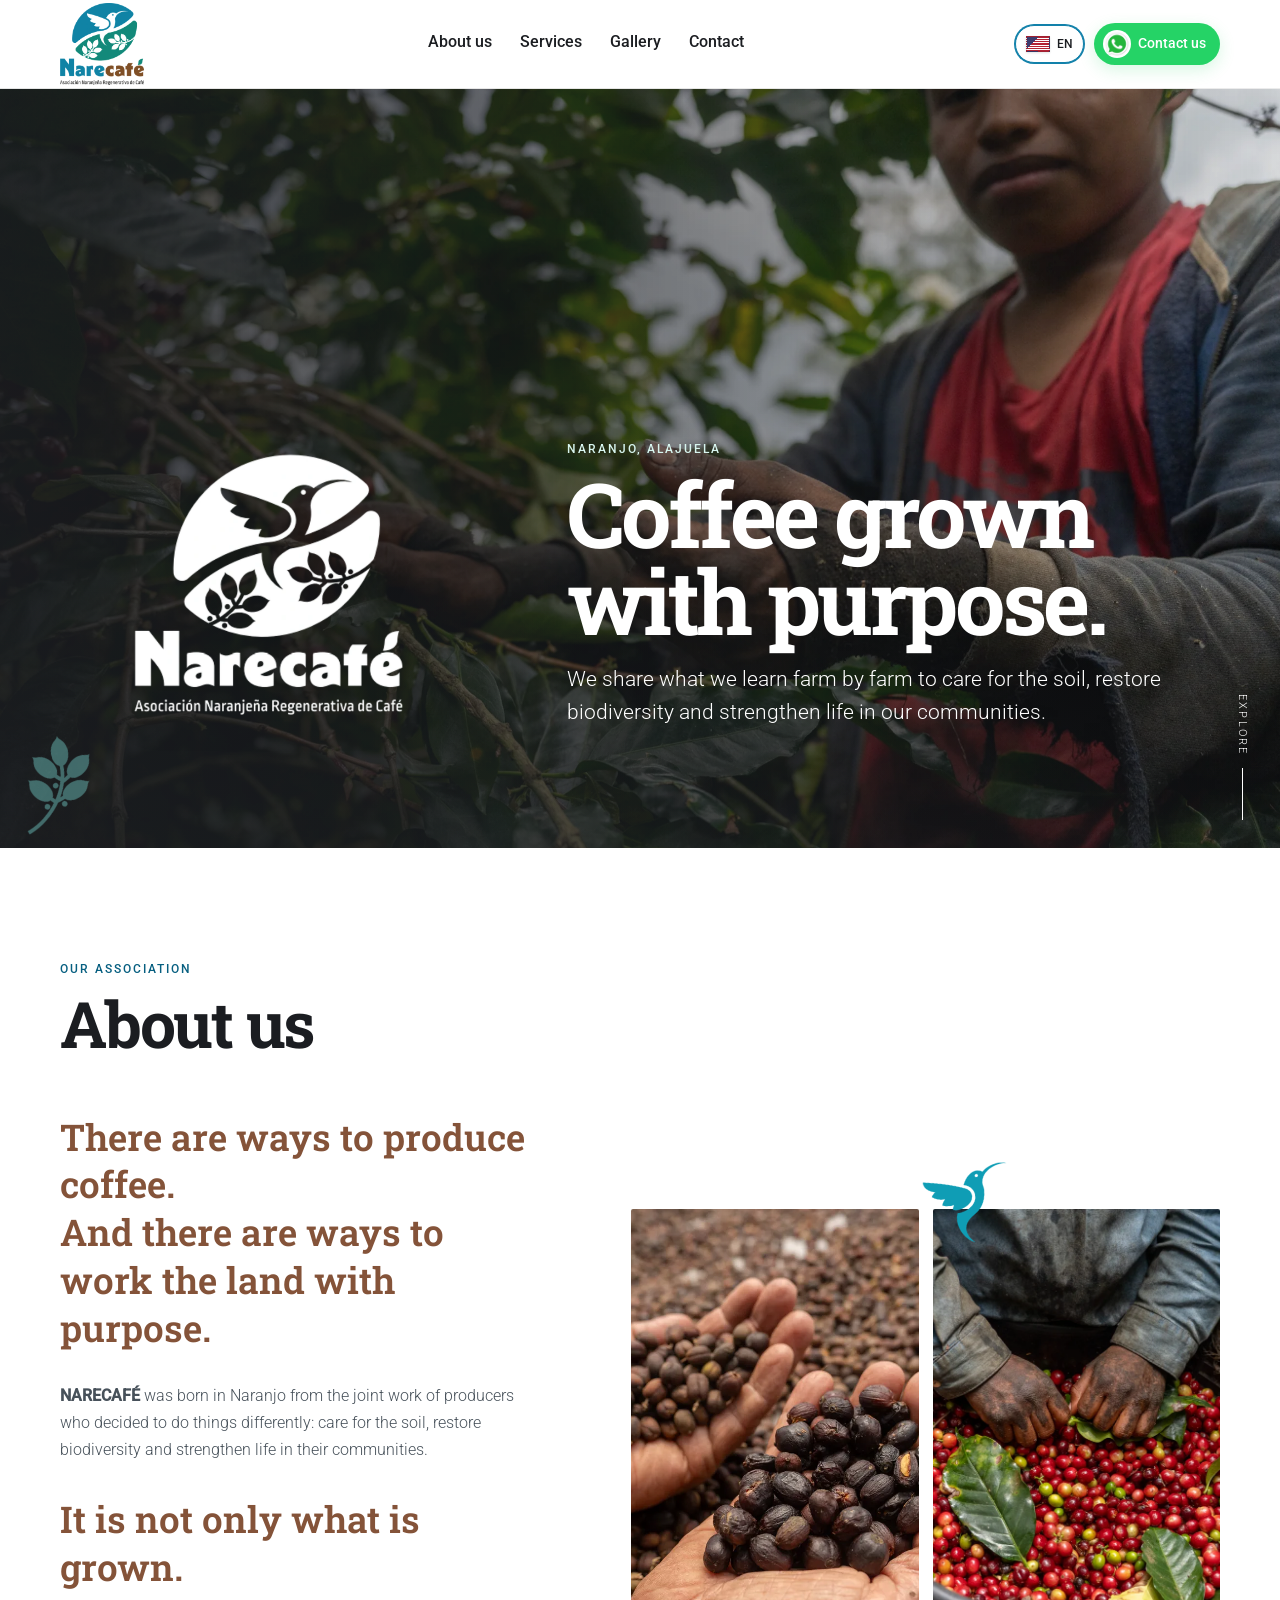
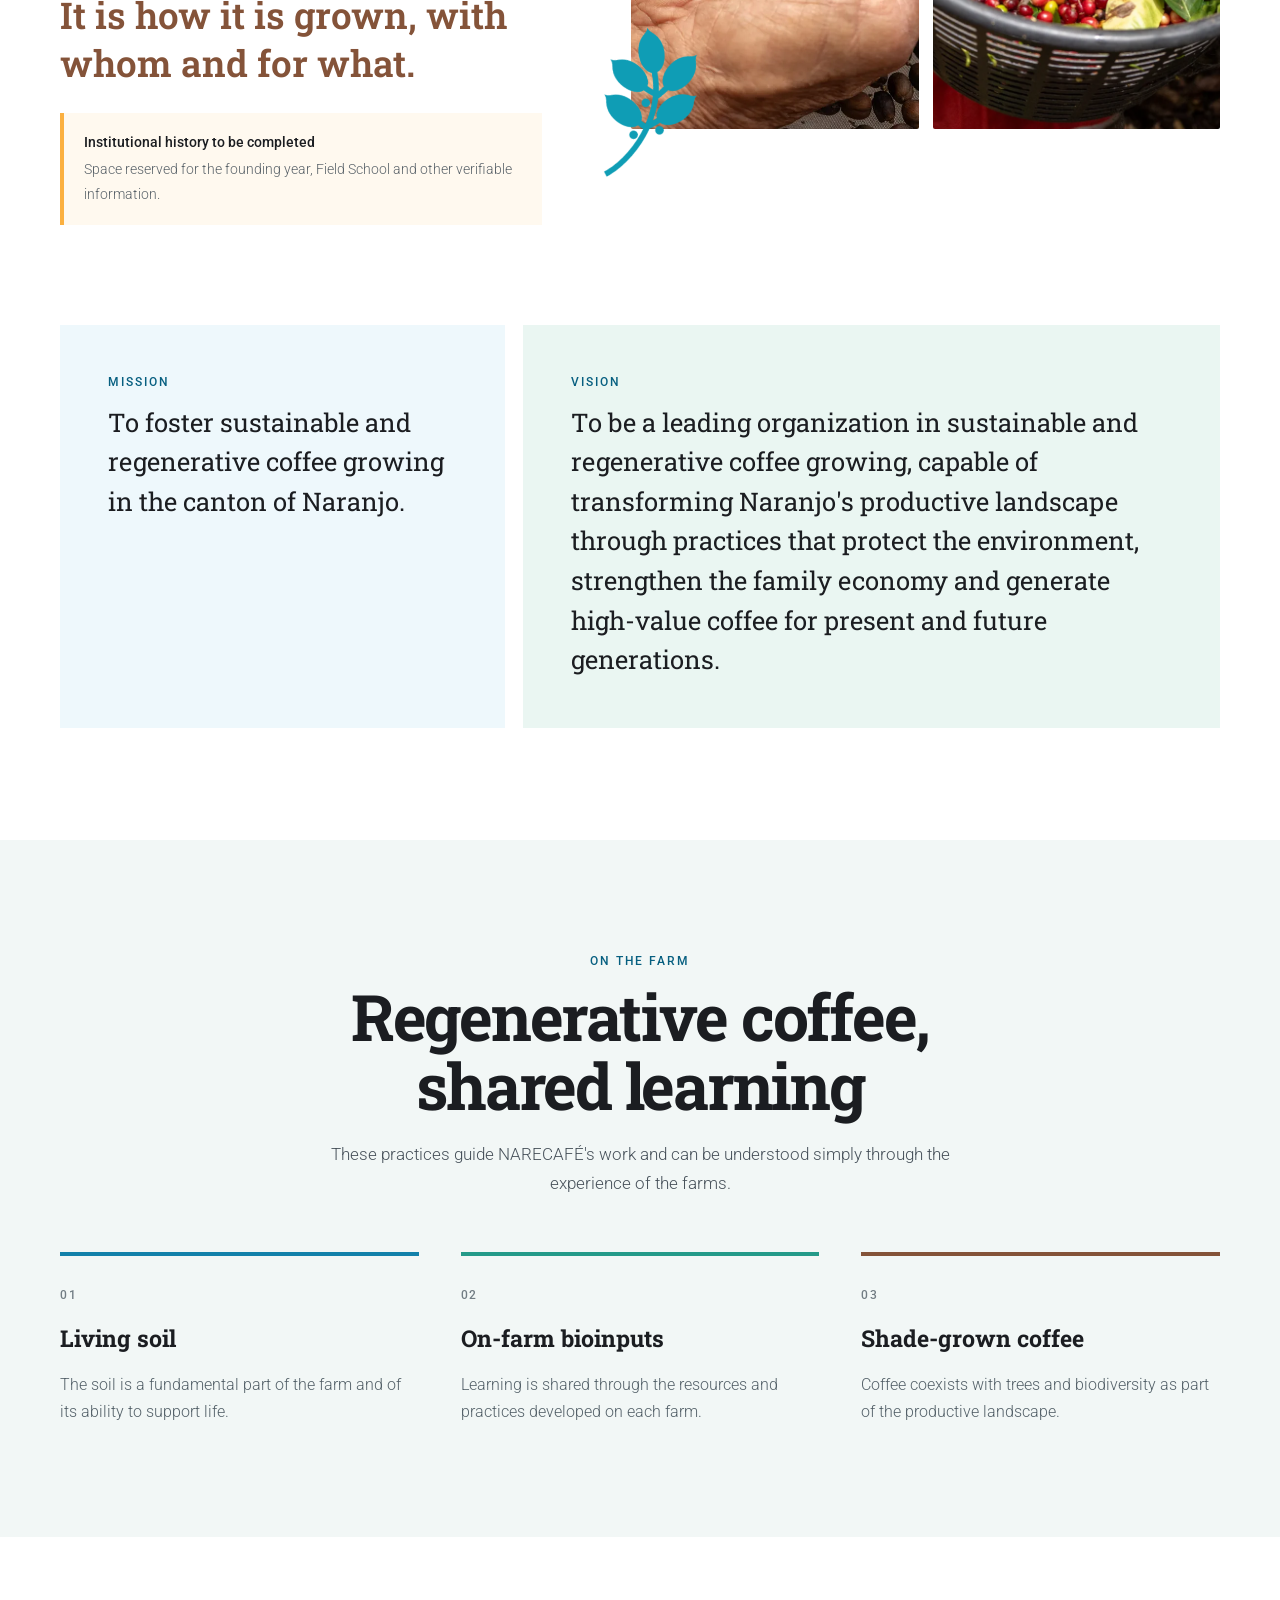
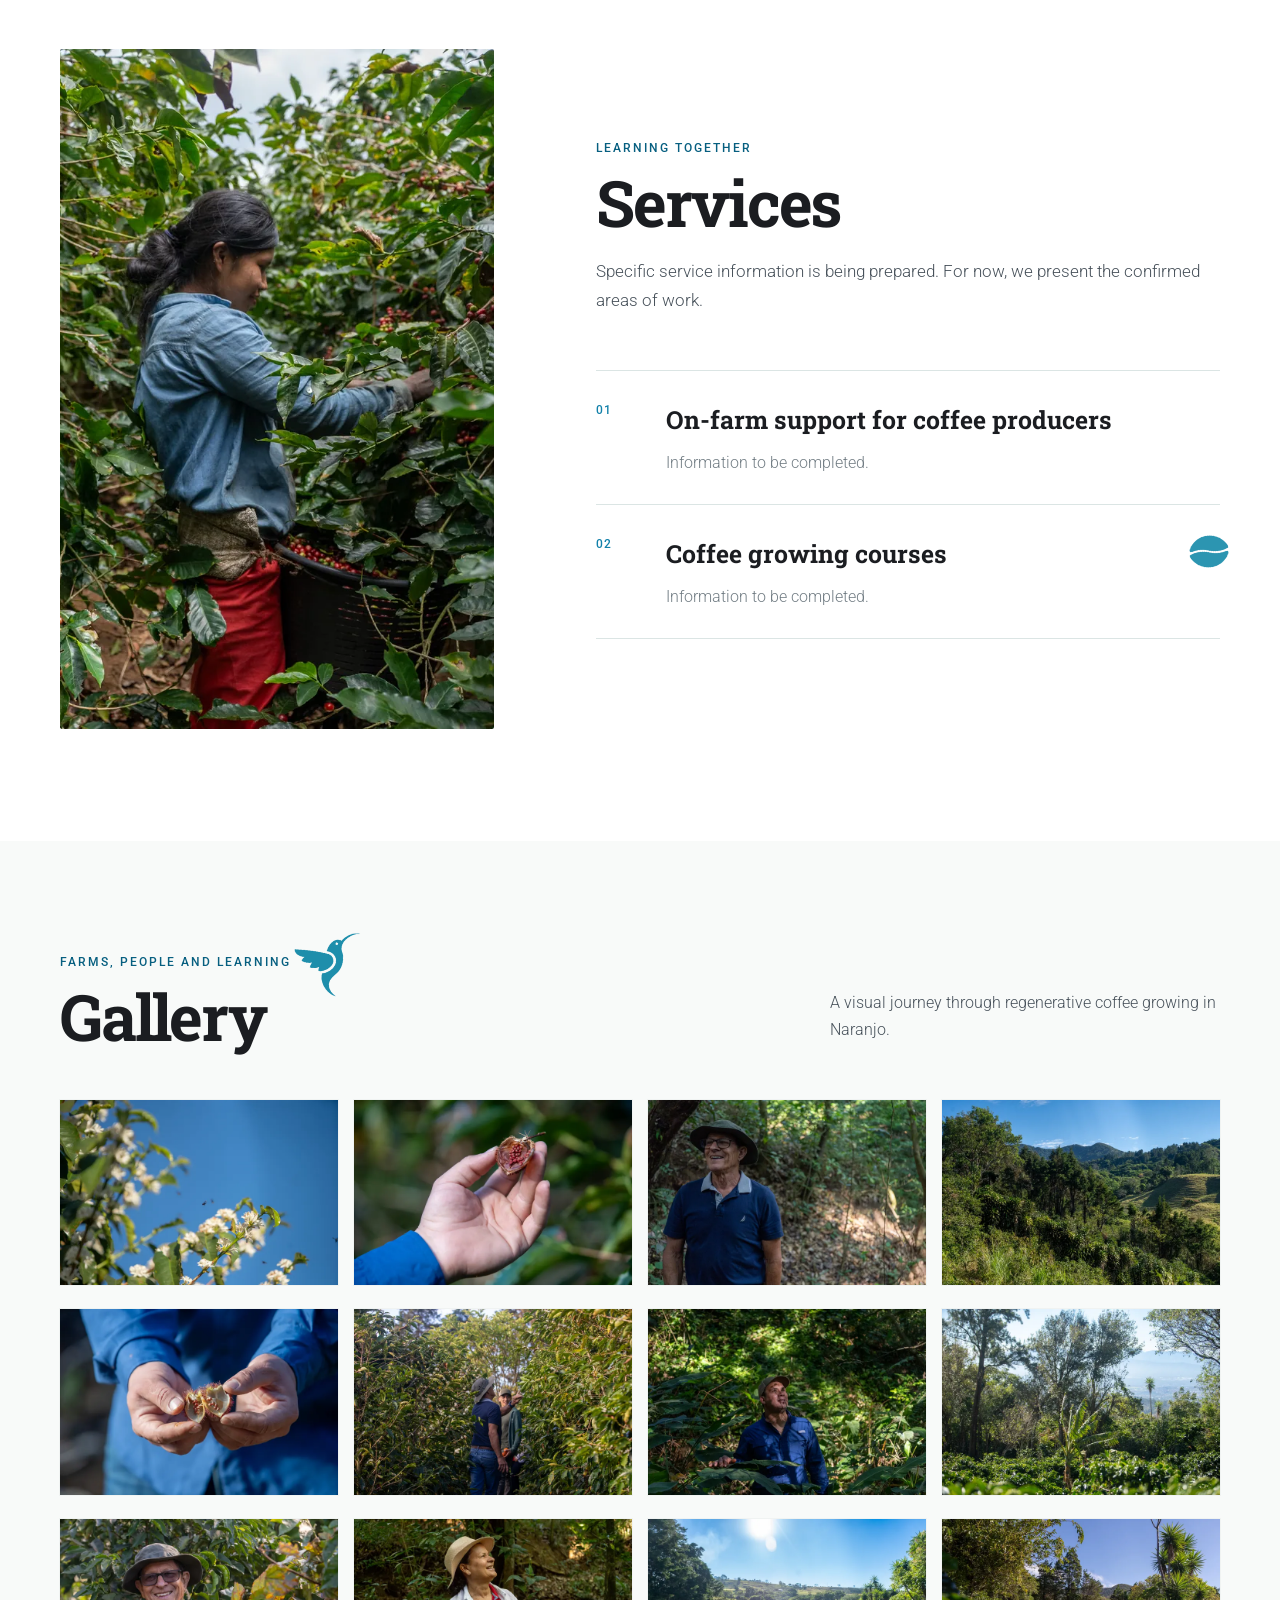
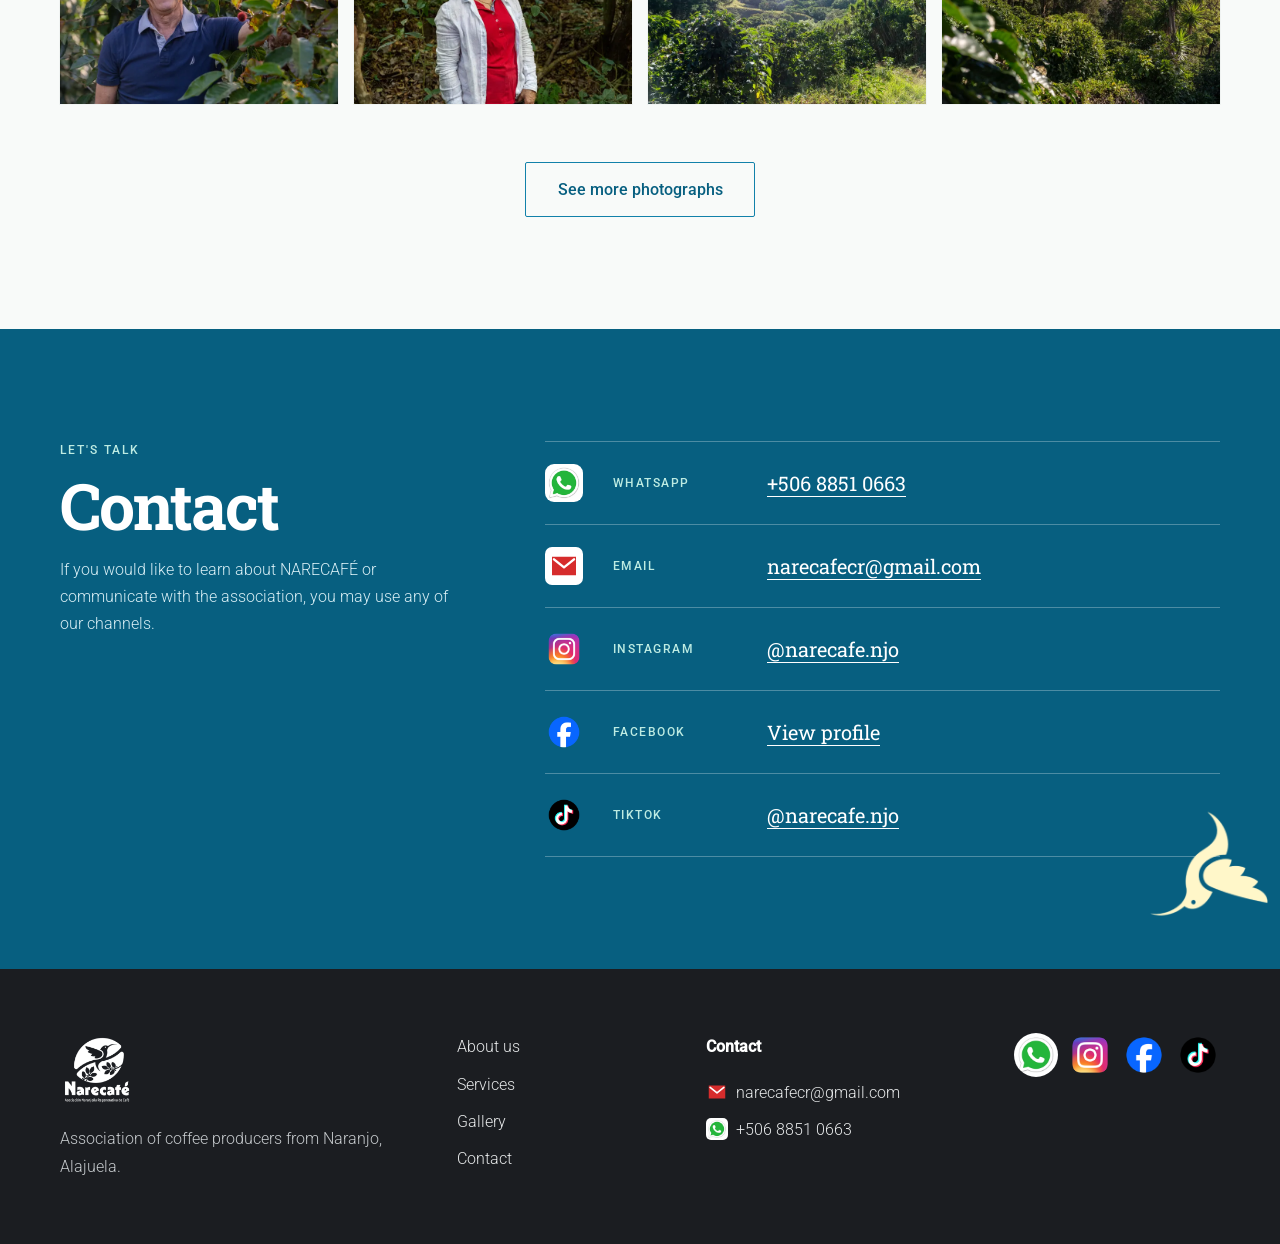
==== commit ad1f0534: "Move story and service motifs outside image frames Co-authored-by: Copilot <223556219+Copilot@users." ====
--- a/en/index.html
+++ b/en/index.html
@@ -116,12 +116,12 @@
           <div class="story-images reveal">
             <figure class="section-photo">
               <img src="../assets/images/sobre-nosotros.webp" alt="Coffee farms among Naranjo's green landscape" width="1200" height="800" loading="lazy">
-              <img class="story-motif story-motif-ramita" src="../assets/graphics/ramita.webp" alt="" aria-hidden="true">
             </figure>
             <figure class="section-photo story-photo-secondary">
               <img src="../assets/images/sobre-nosotros-604.webp" alt="Coffee-growing landscape and community in Naranjo" width="1600" height="1067" loading="lazy">
-              <img class="story-motif story-motif-hummingbird" src="../assets/graphics/colibri.webp" alt="" aria-hidden="true">
             </figure>
+            <img class="story-motif story-motif-hummingbird" src="../assets/graphics/colibri.webp" alt="" aria-hidden="true">
+            <img class="story-motif story-motif-ramita" src="../assets/graphics/ramita.webp" alt="" aria-hidden="true">
           </div>
         </div>
 
--- a/index.css
+++ b/index.css
@@ -561,6 +561,7 @@
   grid-template-columns: 1fr 1fr;
   gap: 14px;
   align-items: stretch;
+  position: relative;
 }
 
 .story-images .section-photo {
@@ -597,15 +598,16 @@
 }
 
 .story-motif-hummingbird {
-  top: 10px;
-  left: 12px;
+  top: -42px;
+  left: 50%;
+  width: 86px;
   transform: rotate(-8deg);
 }
 
 .story-motif-ramita {
-  bottom: 8px;
-  left: 8px;
-  width: 108px;
+  bottom: -38px;
+  left: -42px;
+  width: 116px;
   transform: rotate(-12deg);
 }
 
@@ -754,9 +756,9 @@
 
 .service-motif {
   position: absolute;
-  right: -28px;
-  bottom: 12px;
-  width: 54px;
+  right: -8px;
+  top: 30px;
+  width: 38px;
   height: auto;
   opacity: 0.85;
   pointer-events: none;
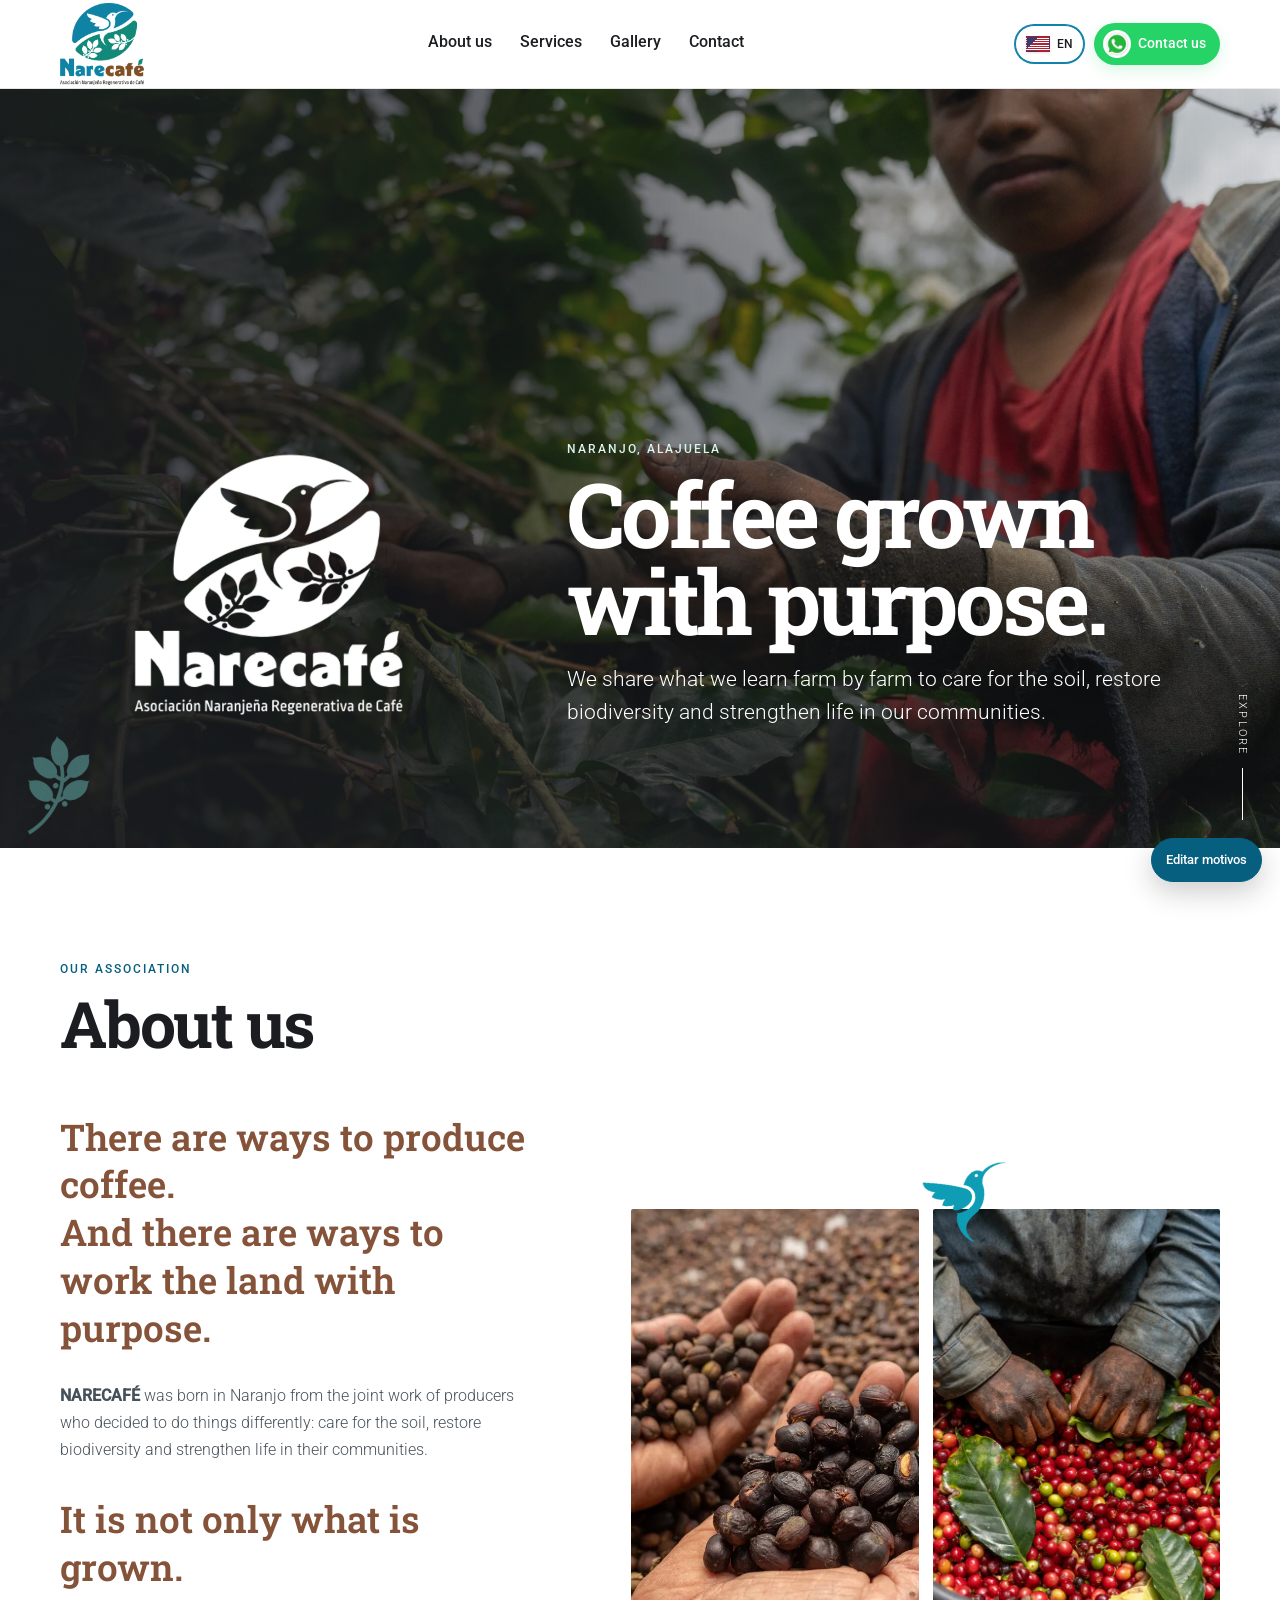
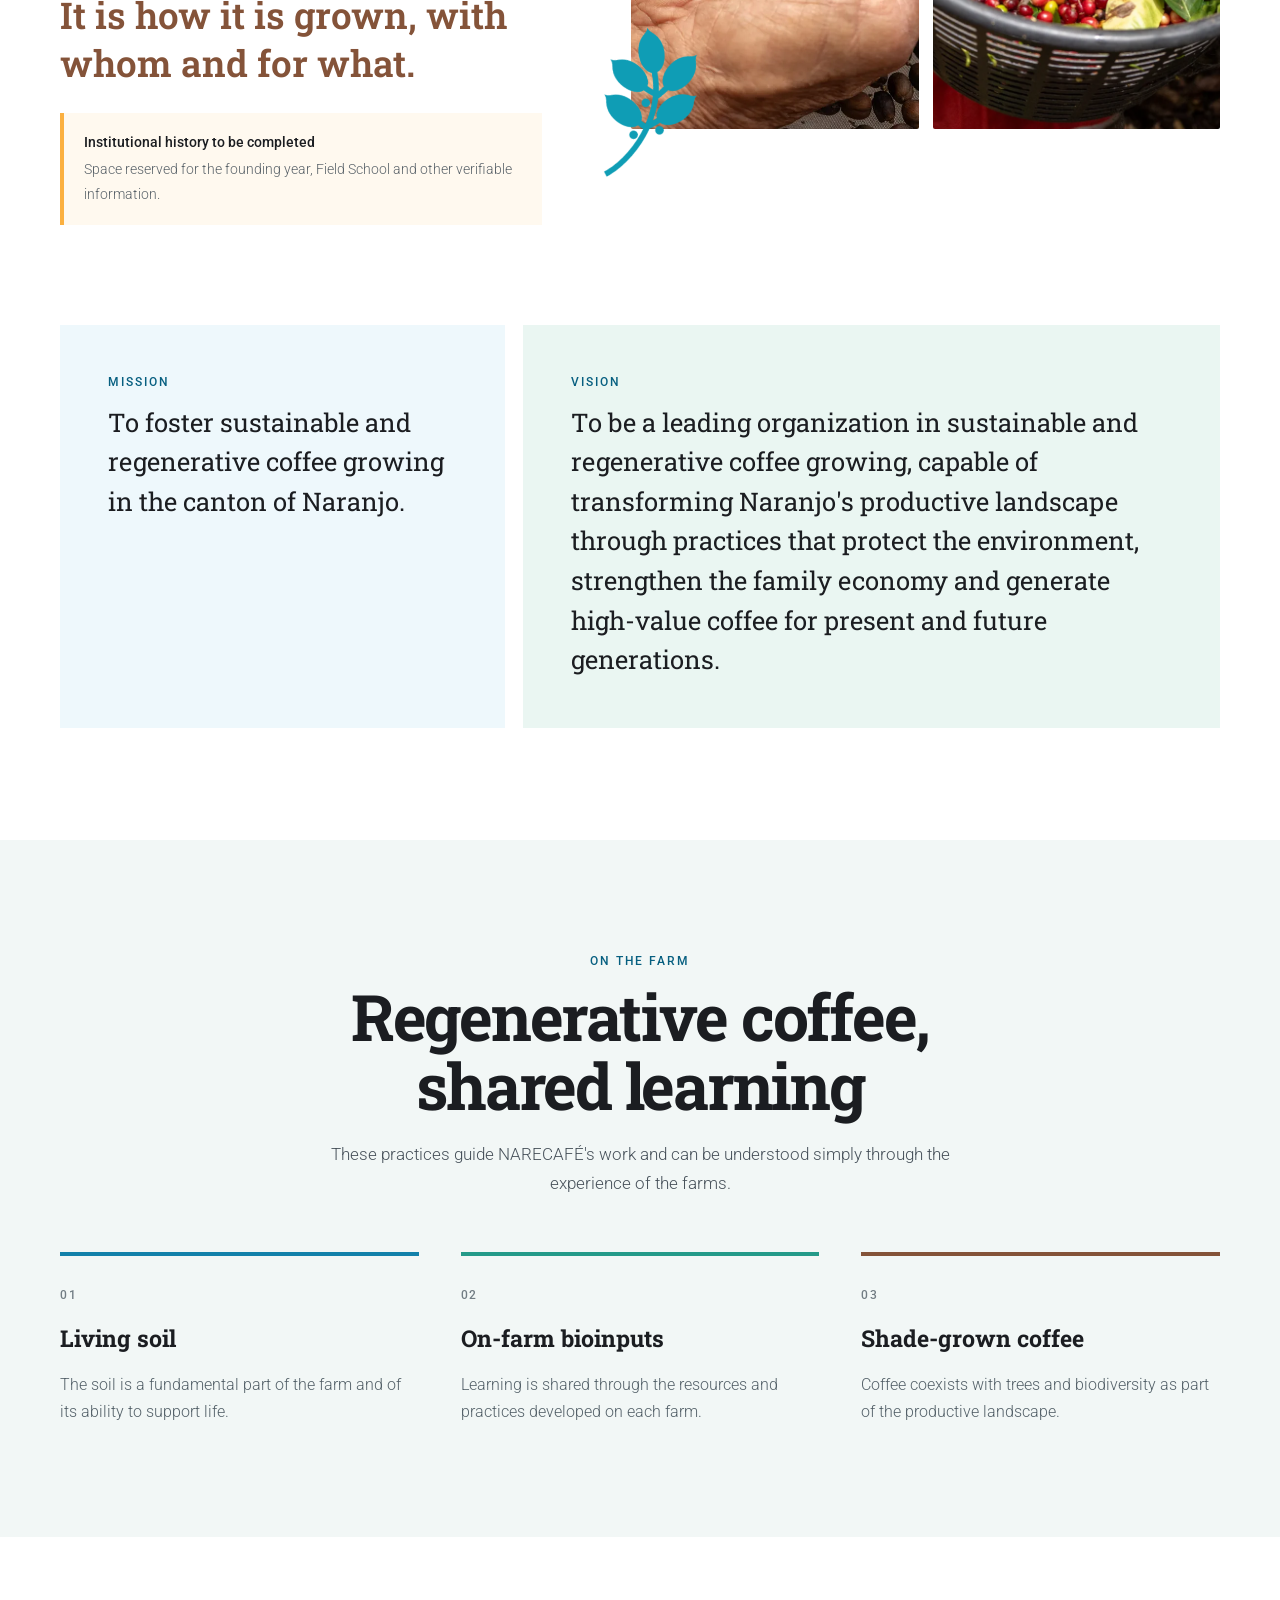
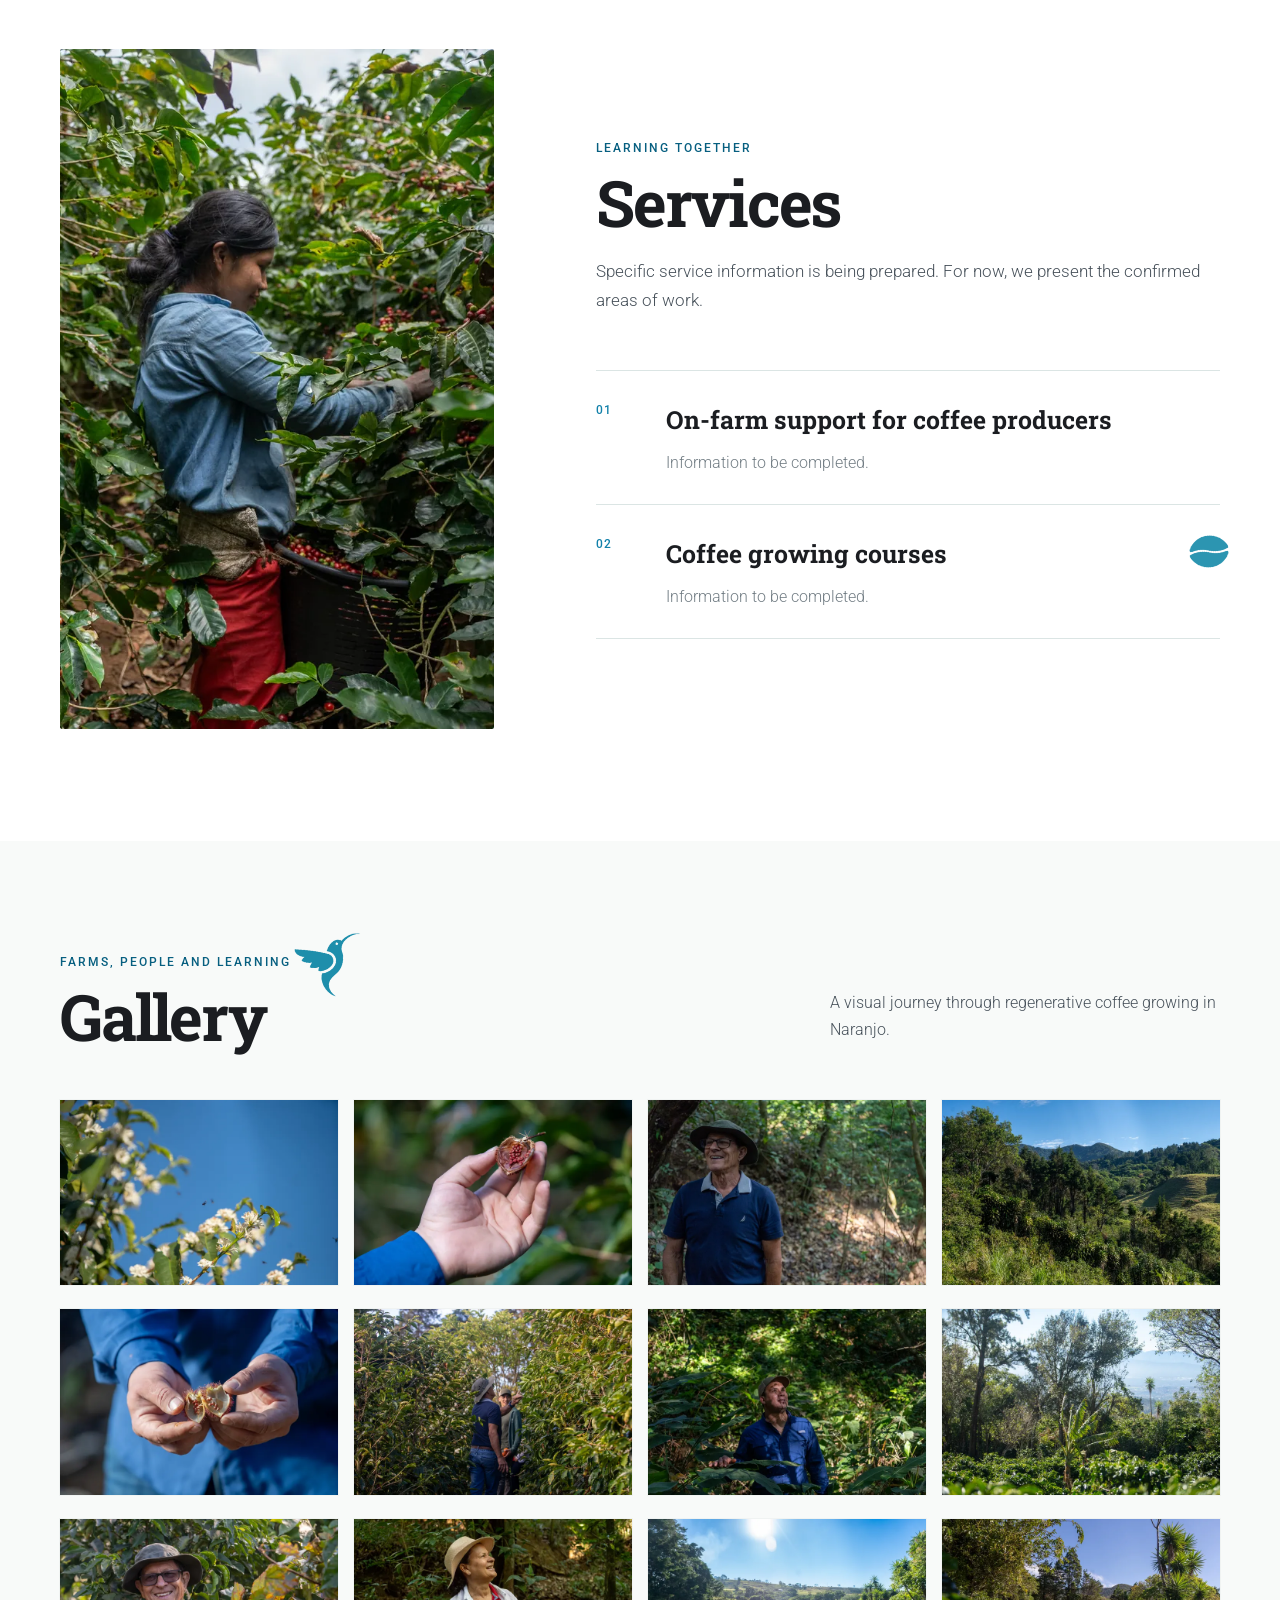
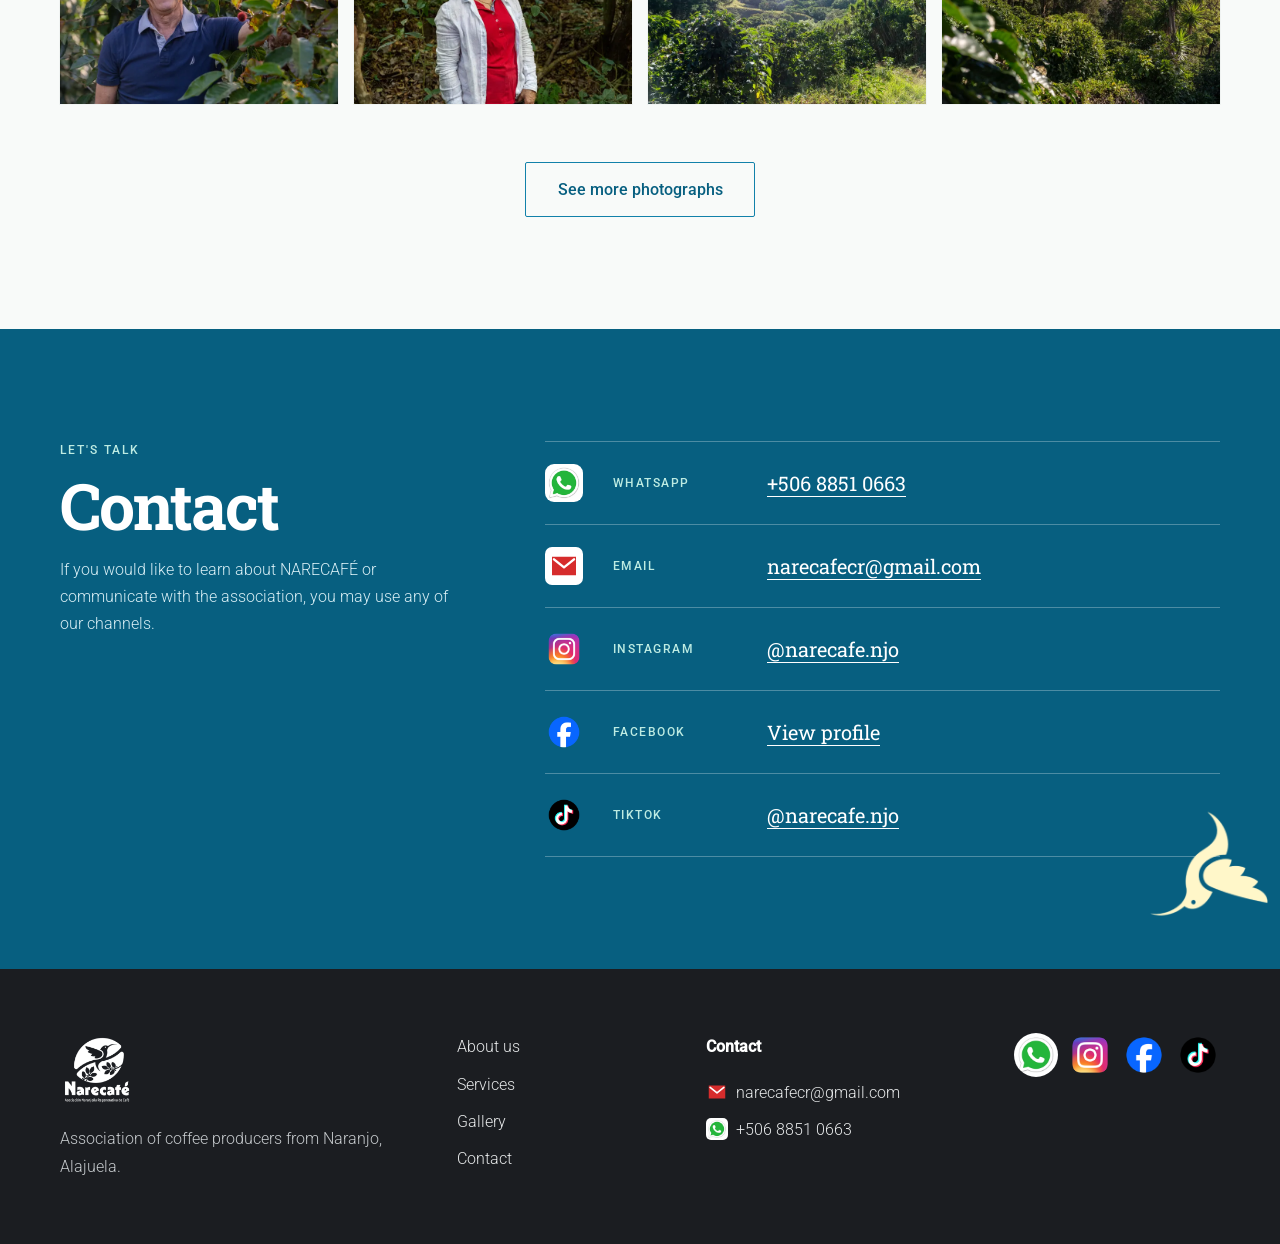
==== commit 4ecc773a: "Add visual motif editor controls Co-authored-by: Copilot <223556219+Copilot@users.noreply.github.com" ====
--- a/en/index.html
+++ b/en/index.html
@@ -23,8 +23,10 @@
   <link rel="icon" type="image/png" href="../assets/icons/favicon.png">
   <link rel="apple-touch-icon" href="../assets/icons/apple-touch-icon.png">
   <link rel="stylesheet" href="../index.css">
+  <link rel="stylesheet" href="../motif-editor.css">
   <script>document.documentElement.classList.add('js');</script>
   <script src="../index.js" defer></script>
+  <script src="../motif-editor.js" defer></script>
 </head>
 <body>
   <a class="skip-link" href="#contenido">Skip to content</a>
--- a/motif-editor.css
+++ b/motif-editor.css
@@ -0,0 +1,142 @@
+.motif-editor-launch {
+  position: fixed;
+  z-index: 90;
+  right: 18px;
+  bottom: 18px;
+  min-height: 44px;
+  padding: 10px 14px;
+  border: 1px solid #075f80;
+  border-radius: 999px;
+  color: #fff;
+  background: #075f80;
+  box-shadow: 0 10px 28px rgb(27 29 33 / 0.22);
+  font-family: "Roboto", Arial, sans-serif;
+  font-size: 0.82rem;
+  font-weight: 500;
+  cursor: pointer;
+}
+
+.motif-editor-panel {
+  position: fixed;
+  z-index: 100;
+  top: 96px;
+  right: 18px;
+  width: min(292px, calc(100vw - 36px));
+  padding: 16px;
+  border: 1px solid #dbe5e4;
+  border-radius: 12px;
+  background: rgb(255 255 255 / 0.98);
+  box-shadow: 0 18px 50px rgb(27 29 33 / 0.18);
+  color: #1b1d21;
+  font-family: "Roboto", Arial, sans-serif;
+  opacity: 0;
+  pointer-events: none;
+  transform: translateX(18px);
+  transition: opacity 180ms ease, transform 180ms ease;
+}
+
+.motif-editor-panel.open {
+  opacity: 1;
+  pointer-events: auto;
+  transform: none;
+}
+
+.motif-editor-head {
+  display: flex;
+  align-items: center;
+  justify-content: space-between;
+  gap: 10px;
+  margin-bottom: 12px;
+}
+
+.motif-editor-head strong {
+  font-family: "Roboto Slab", Georgia, serif;
+  font-size: 1rem;
+}
+
+.motif-editor-close {
+  width: 32px;
+  height: 32px;
+  border: 0;
+  border-radius: 50%;
+  background: #eef4f3;
+  cursor: pointer;
+}
+
+.motif-editor-field {
+  display: grid;
+  grid-template-columns: 68px 1fr;
+  align-items: center;
+  gap: 8px;
+  margin: 9px 0;
+  font-size: 0.78rem;
+}
+
+.motif-editor-field input[type="range"] {
+  width: 100%;
+}
+
+.motif-editor-field input[type="color"] {
+  width: 100%;
+  height: 38px;
+  padding: 3px;
+  border: 1px solid #dbe5e4;
+  border-radius: 7px;
+  background: #fff;
+}
+
+.motif-editor-actions {
+  display: grid;
+  grid-template-columns: repeat(2, 1fr);
+  gap: 8px;
+  margin-top: 12px;
+}
+
+.motif-editor-actions button,
+.motif-editor-add {
+  min-height: 38px;
+  border: 1px solid #1281aa;
+  border-radius: 7px;
+  background: #fff;
+  color: #075f80;
+  font-size: 0.78rem;
+  cursor: pointer;
+}
+
+.motif-editor-actions button[data-action="delete"] {
+  border-color: #845339;
+  color: #845339;
+}
+
+.motif-editor-actions button[data-action="reset"] {
+  grid-column: 1 / -1;
+}
+
+.motif-editor-add {
+  width: 100%;
+  margin-top: 9px;
+}
+
+.motif-editor-status {
+  min-height: 18px;
+  margin: 8px 0 0;
+  color: #727d84;
+  font-size: 0.72rem;
+}
+
+.motif-editable {
+  outline: 2px dashed transparent;
+  outline-offset: 5px;
+  max-width: none !important;
+  transition: outline-color 120ms ease;
+}
+
+.motif-editor-active .motif-editable {
+  cursor: move;
+  outline-color: rgb(18 129 170 / 0.28);
+}
+
+.motif-editor-selected {
+  outline: 3px solid #1281aa !important;
+  outline-offset: 5px;
+}
